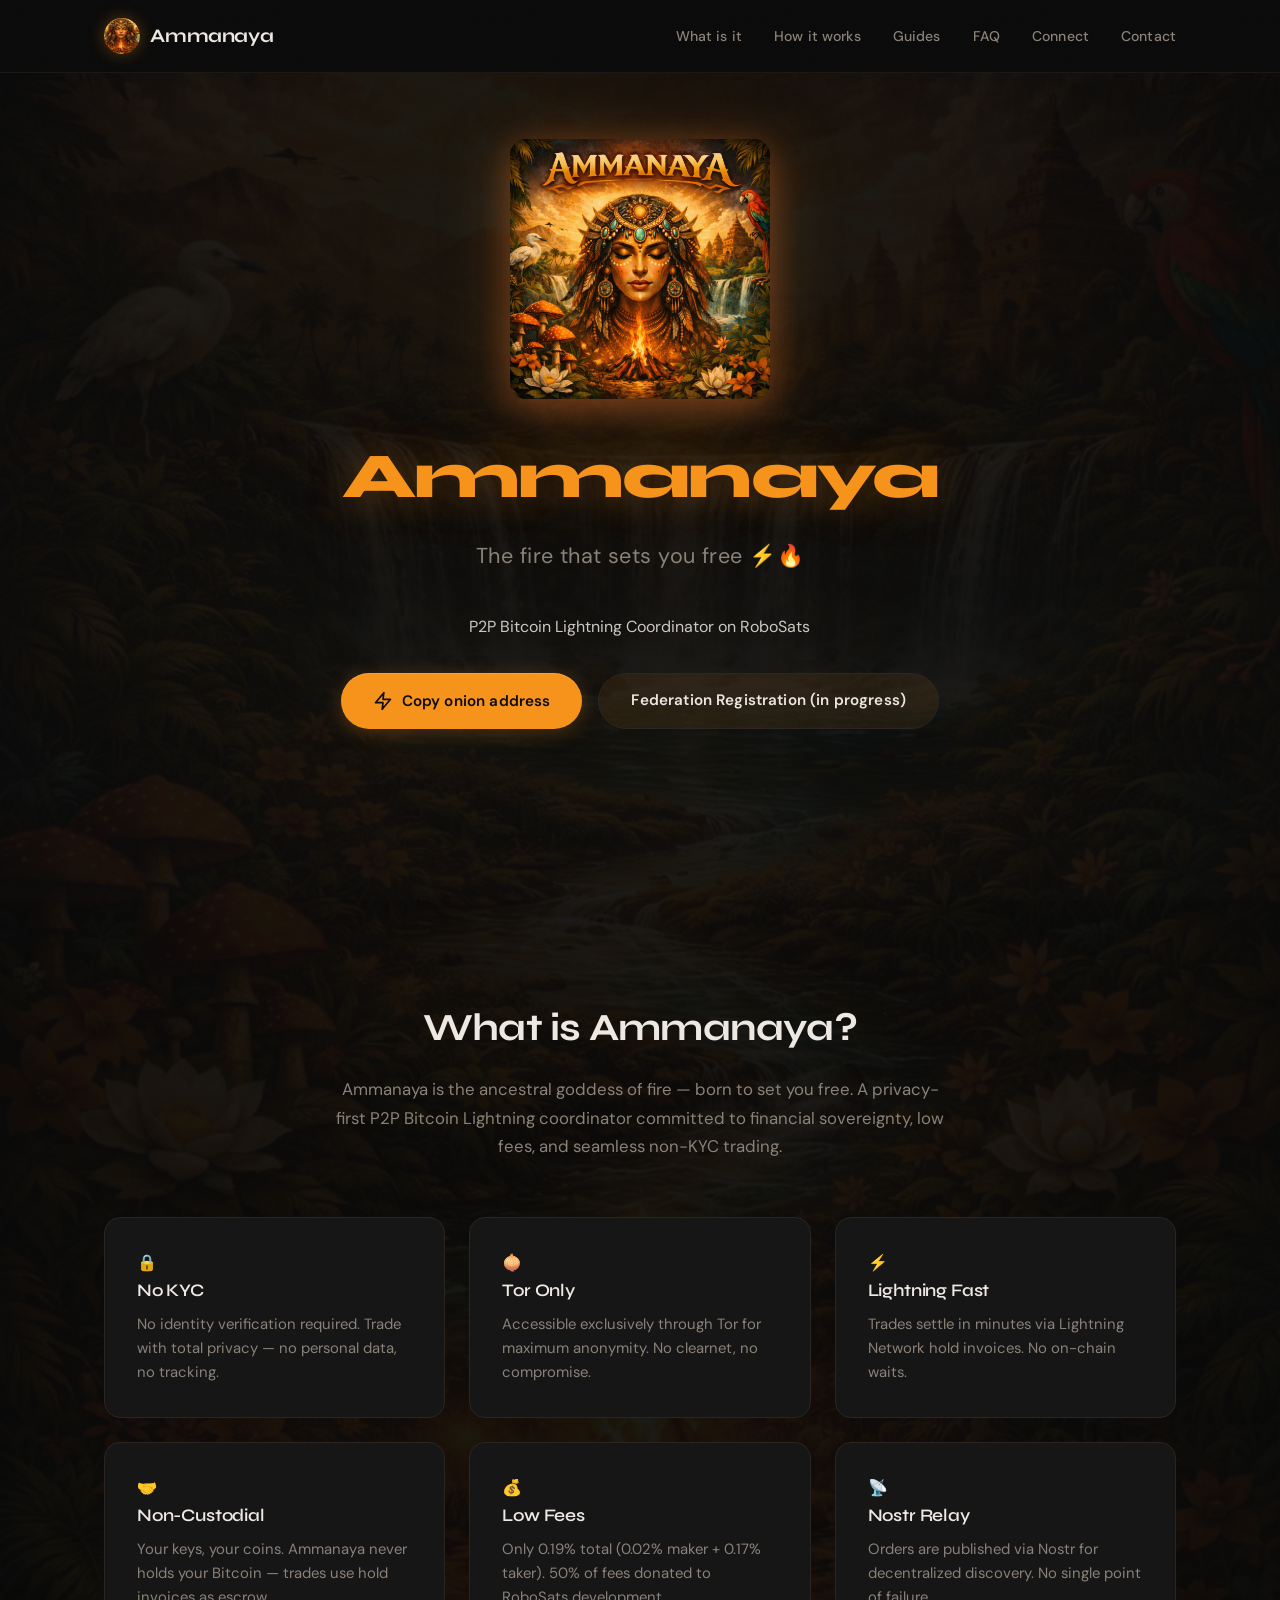
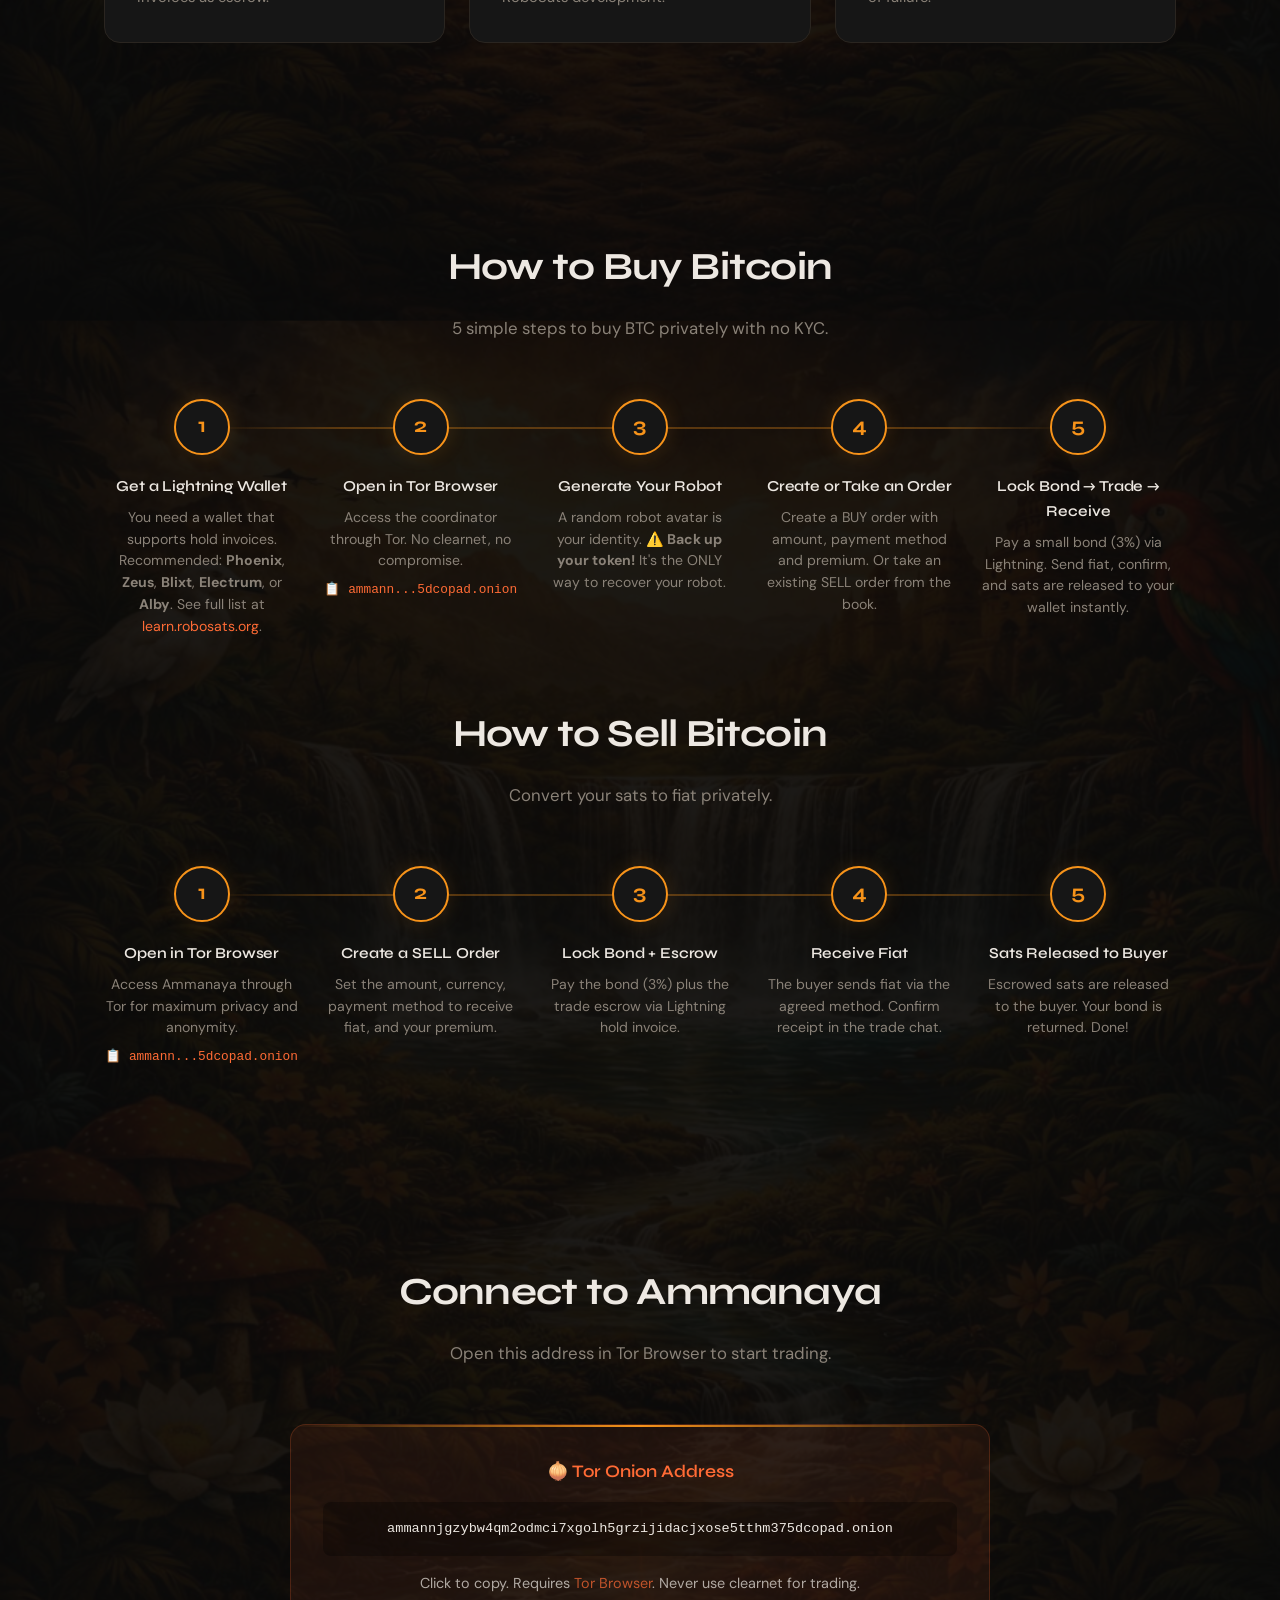
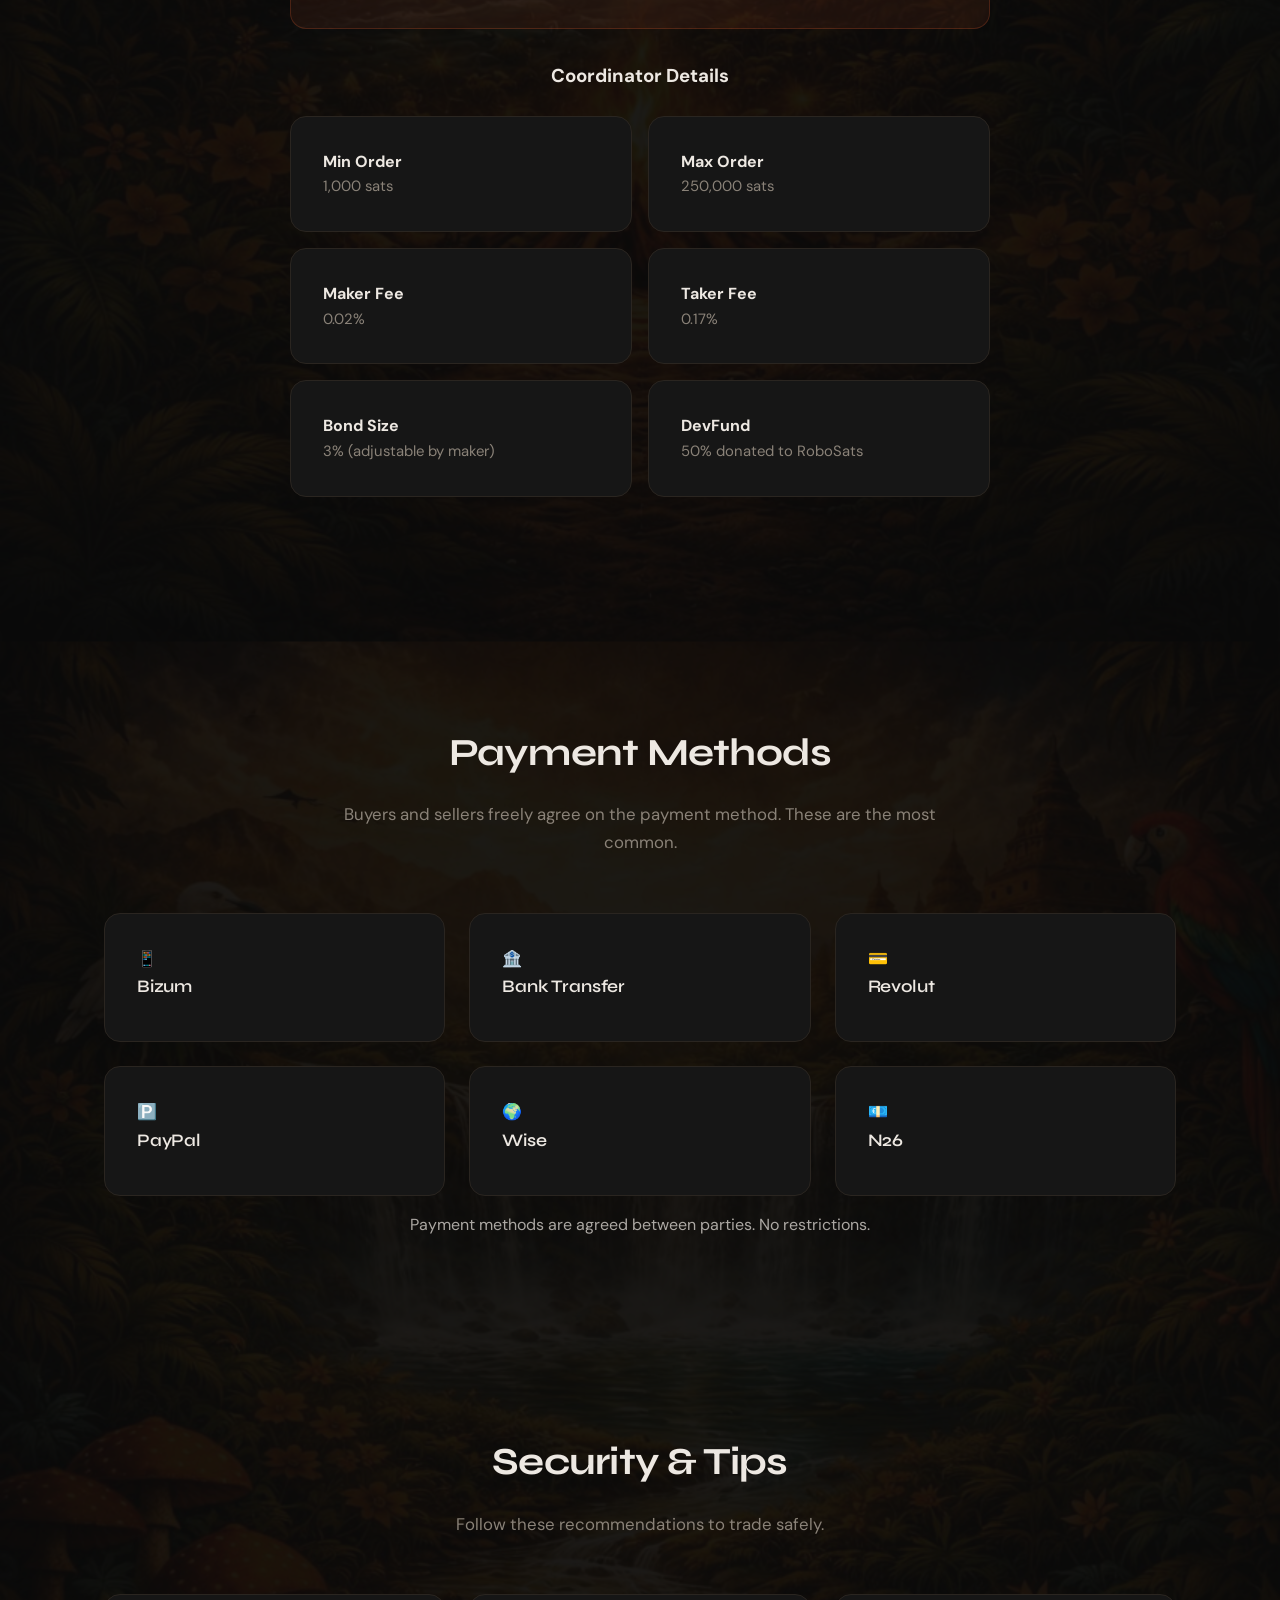
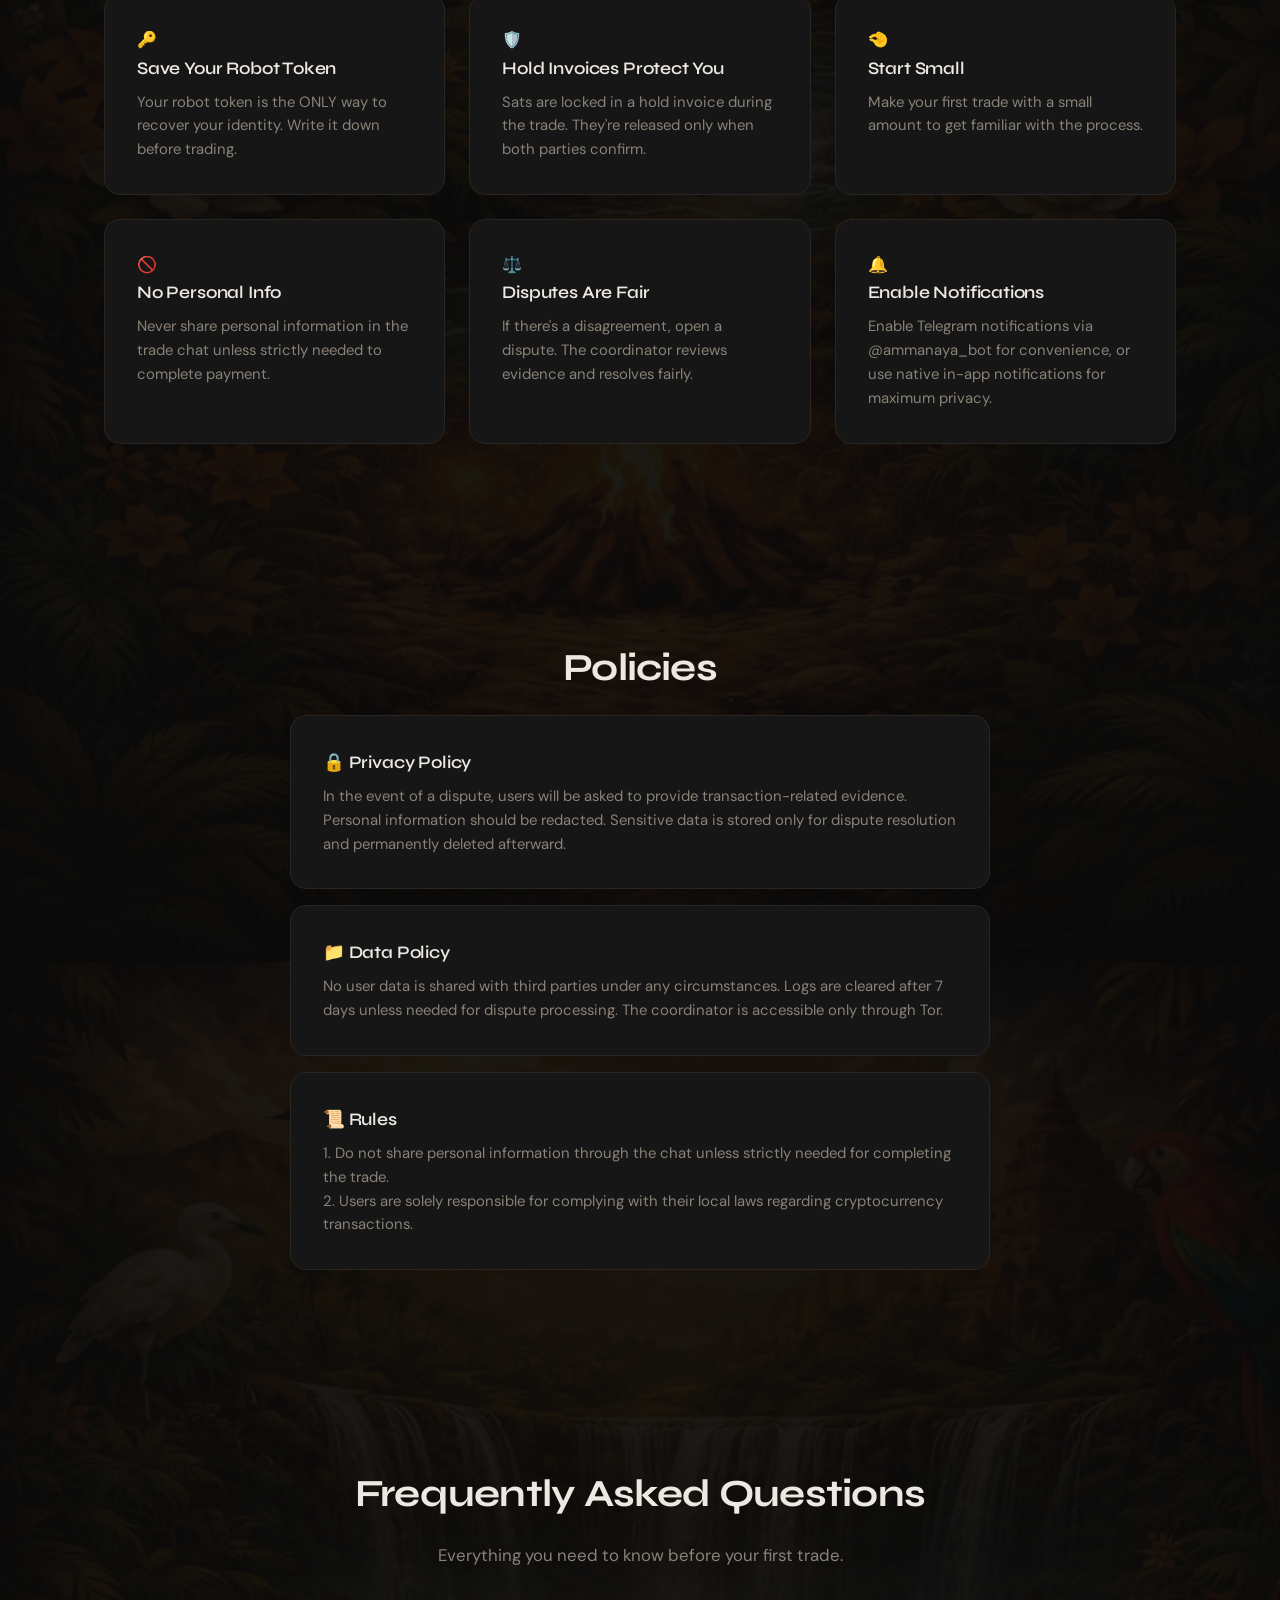
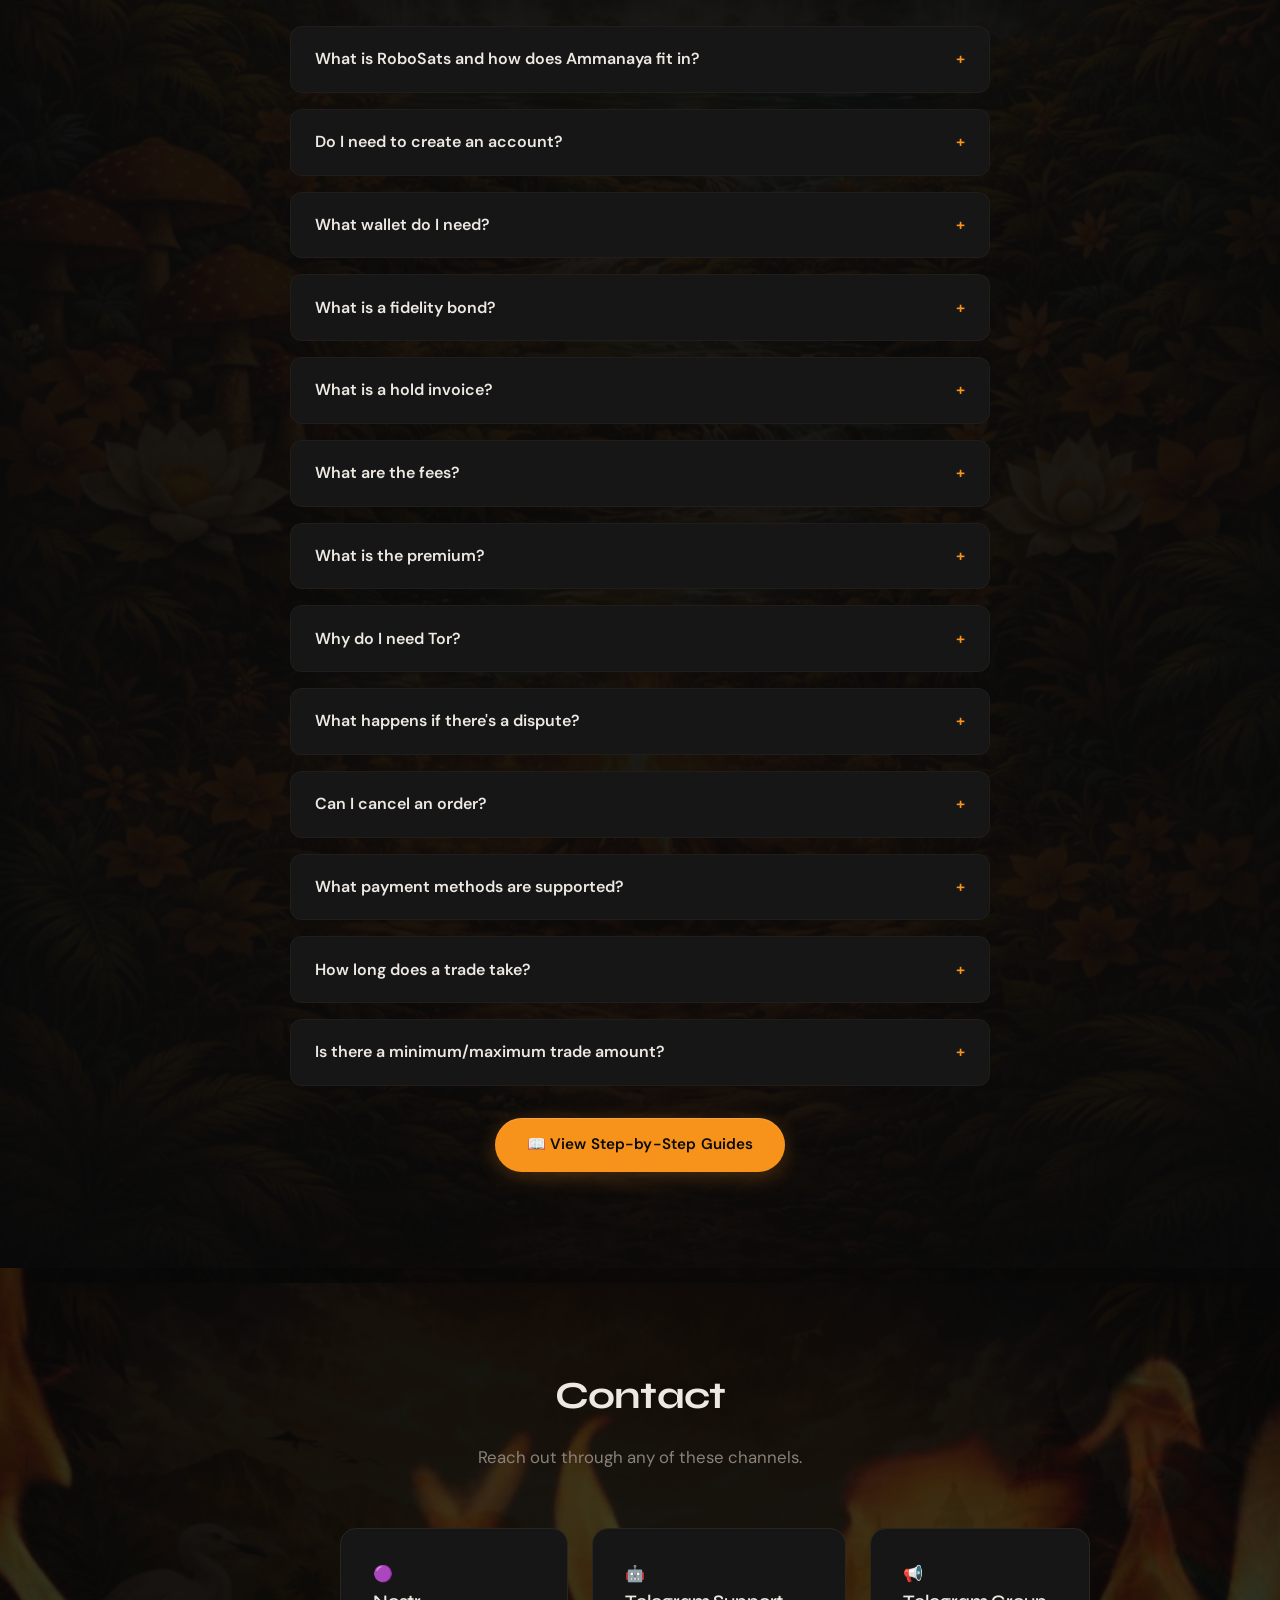
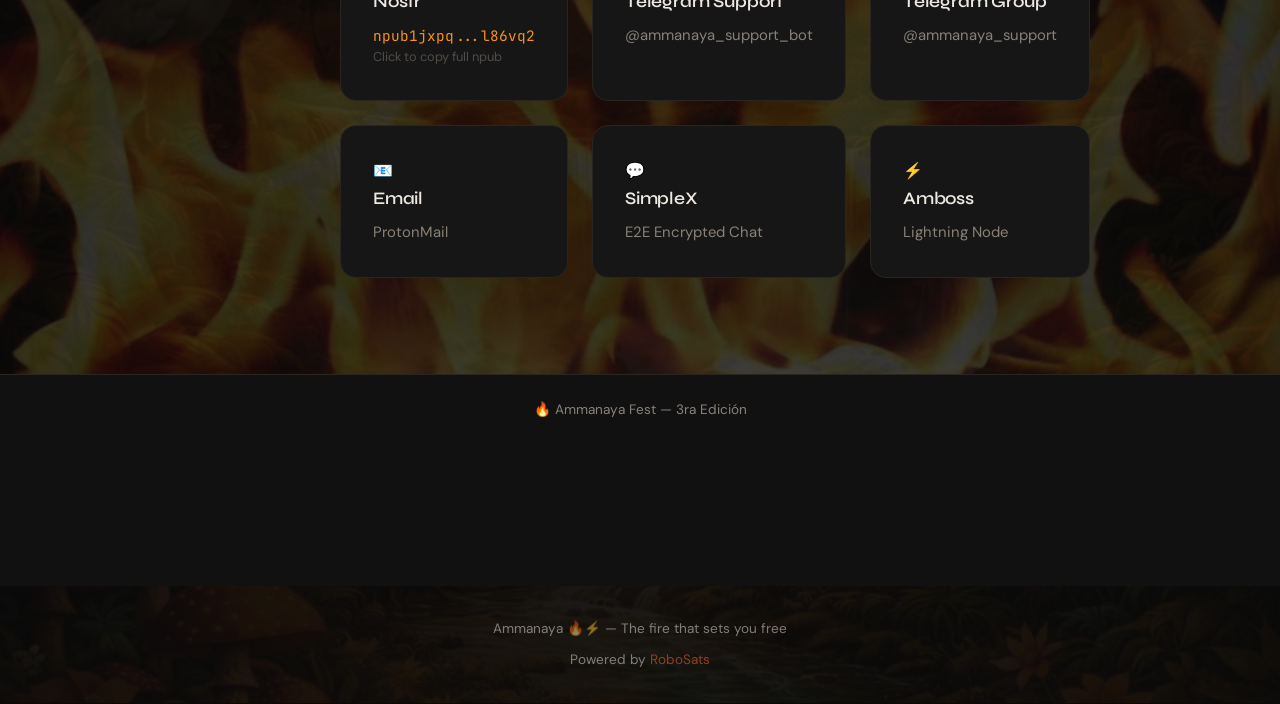
==== index.html @ 3783de5e "Fix: background pattern repeats full page via html element" ====
<!DOCTYPE html>
<html lang="en">
<head>
  <meta charset="UTF-8">
  <meta name="viewport" content="width=device-width, initial-scale=1.0">
  <title>Ammanaya - P2P Bitcoin Lightning Coordinator</title>
  <meta name="description" content="Ammanaya is a privacy-first P2P Bitcoin Lightning coordinator on RoboSats. No KYC, no logs, no compromise. The fire that sets you free.">
  <link rel="icon" href="ammanaya.png" type="image/png">
  <link rel="preconnect" href="https://fonts.googleapis.com">
  <link rel="preconnect" href="https://fonts.gstatic.com" crossorigin>
  <link href="https://fonts.googleapis.com/css2?family=DM+Sans:wght@400;500;600;700&family=JetBrains+Mono:wght@400;500&family=Syne:wght@600;700;800&display=swap" rel="stylesheet">
  <link rel="stylesheet" href="css/styles.css">
</head>
<body>

  <!-- Repeating background pattern -->
  <style>
    html {
      background: #0a0a0a url('images/bg-pattern.jpg') repeat top center;
      background-size: 100% auto;
    }
    body {
      background: rgba(10,10,10,0.93) !important;
    }
  </style>

  <!-- NAV -->
  <nav class="nav">
    <div class="container nav-inner">
      <a href="#" class="nav-logo">
        <img src="ammanaya.png" alt="Ammanaya logo" style="width:36px;height:36px;border-radius:50%;">
        Ammanaya
      </a>
      <ul class="nav-links">
        <li><a href="#what-is">What is it</a></li>
        <li><a href="#how-it-works">How it works</a></li>
        <li><a href="guides.html">Guides</a></li>
        <li><a href="#faq">FAQ</a></li>
        <li><a href="#connect">Connect</a></li>
        <li><a href="#contact">Contact</a></li>
      </ul>
      <button class="nav-toggle" aria-label="Menu">
        <span></span><span></span><span></span>
      </button>
    </div>
  </nav>

  <!-- HERO -->
  <section class="hero" id="hero">
    <div class="container">
      <img src="images/ammanaya-hero.jpg" alt="Ammanaya" class="hero-logo" style="width:320px;height:320px;border-radius:16px;box-shadow:0 8px 32px rgba(255,107,53,0.3);">
      <h1><span class="highlight">Ammanaya</span></h1>
      <p class="tagline">The fire that sets you free ⚡🔥</p>
      <p style="max-width:600px;margin:0 auto 2rem;opacity:0.85;">P2P Bitcoin Lightning Coordinator on RoboSats</p>
      <div class="btn-group">
        <button onclick="navigator.clipboard.writeText('ammannjgzybw4qm2odmci7xgolh5grzijidacjxose5tthm375dcopad.onion').then(()=>{this.textContent='✅ Onion address copied!';setTimeout(()=>this.innerHTML='<svg width=\'20\' height=\'20\' viewBox=\'0 0 24 24\' fill=\'none\' stroke=\'currentColor\' stroke-width=\'2\' stroke-linecap=\'round\' stroke-linejoin=\'round\'><polygon points=\'13 2 3 14 12 14 11 22 21 10 12 10 13 2\'/></svg> Copy onion address',2000)})" class="btn btn-primary" style="border:none;cursor:pointer;">
          <svg width="20" height="20" viewBox="0 0 24 24" fill="none" stroke="currentColor" stroke-width="2" stroke-linecap="round" stroke-linejoin="round"><polygon points="13 2 3 14 12 14 11 22 21 10 12 10 13 2"/></svg>
          Copy onion address
        </button>
        <a href="https://github.com/RoboSats/robosats/issues/2453" target="_blank" rel="noopener" class="btn btn-secondary">
          Federation Registration (in progress)
        </a>
      </div>
    </div>
  </section>

  <!-- WHAT IS -->
  <section class="section" id="what-is">
    <div class="container">
      <h2 class="section-title">What is Ammanaya?</h2>
      <p class="section-subtitle">Ammanaya is the ancestral goddess of fire — born to set you free. A privacy-first P2P Bitcoin Lightning coordinator committed to financial sovereignty, low fees, and seamless non-KYC trading.</p>
      <div class="features-grid">
        <div class="feature-card">
          <div class="feature-icon">🔒</div>
          <h3>No KYC</h3>
          <p>No identity verification required. Trade with total privacy — no personal data, no tracking.</p>
        </div>
        <div class="feature-card">
          <div class="feature-icon">🧅</div>
          <h3>Tor Only</h3>
          <p>Accessible exclusively through Tor for maximum anonymity. No clearnet, no compromise.</p>
        </div>
        <div class="feature-card">
          <div class="feature-icon">⚡</div>
          <h3>Lightning Fast</h3>
          <p>Trades settle in minutes via Lightning Network hold invoices. No on-chain waits.</p>
        </div>
        <div class="feature-card">
          <div class="feature-icon">🤝</div>
          <h3>Non-Custodial</h3>
          <p>Your keys, your coins. Ammanaya never holds your Bitcoin — trades use hold invoices as escrow.</p>
        </div>
        <div class="feature-card">
          <div class="feature-icon">💰</div>
          <h3>Low Fees</h3>
          <p>Only 0.19% total (0.02% maker + 0.17% taker). 50% of fees donated to RoboSats development.</p>
        </div>
        <div class="feature-card">
          <div class="feature-icon">📡</div>
          <h3>Nostr Relay</h3>
          <p>Orders are published via Nostr for decentralized discovery. No single point of failure.</p>
        </div>
      </div>
    </div>
  </section>

  <!-- HOW IT WORKS -->
  <section class="section section-alt" id="how-it-works">
    <div class="container">
      <h2 class="section-title">How to Buy Bitcoin</h2>
      <p class="section-subtitle">5 simple steps to buy BTC privately with no KYC.</p>
      <div class="steps">
        <div class="step">
          <div class="step-number">1</div>
          <h3>Get a Lightning Wallet</h3>
          <p>You need a wallet that supports hold invoices. Recommended: <strong>Phoenix</strong>, <strong>Zeus</strong>, <strong>Blixt</strong>, <strong>Electrum</strong>, or <strong>Alby</strong>. See full list at <a href="https://learn.robosats.org/docs/wallets/" target="_blank" rel="noopener" style="color:#ff6b35;">learn.robosats.org</a>.</p>
        </div>
        <div class="step">
          <div class="step-number">2</div>
          <h3>Open in Tor Browser</h3>
          <p>Access the coordinator through Tor. No clearnet, no compromise.</p>
          <code onclick="navigator.clipboard.writeText('ammannjgzybw4qm2odmci7xgolh5grzijidacjxose5tthm375dcopad.onion').then(()=>{this.textContent='✅ Copied!';setTimeout(()=>this.textContent='📋 ammann...5dcopad.onion',2000)})" style="font-size:0.8rem;cursor:pointer;display:inline-block;margin-top:0.4rem;color:#ff6b35;">📋 ammann...5dcopad.onion</code>
        </div>
        <div class="step">
          <div class="step-number">3</div>
          <h3>Generate Your Robot</h3>
          <p>A random robot avatar is your identity. <strong>⚠️ Back up your token!</strong> It's the ONLY way to recover your robot.</p>
        </div>
        <div class="step">
          <div class="step-number">4</div>
          <h3>Create or Take an Order</h3>
          <p>Create a BUY order with amount, payment method and premium. Or take an existing SELL order from the book.</p>
        </div>
        <div class="step">
          <div class="step-number">5</div>
          <h3>Lock Bond → Trade → Receive</h3>
          <p>Pay a small bond (3%) via Lightning. Send fiat, confirm, and sats are released to your wallet instantly.</p>
        </div>
      </div>

      <h2 class="section-title" style="margin-top:4rem;">How to Sell Bitcoin</h2>
      <p class="section-subtitle">Convert your sats to fiat privately.</p>
      <div class="steps">
        <div class="step">
          <div class="step-number">1</div>
          <h3>Open in Tor Browser</h3>
          <p>Access Ammanaya through Tor for maximum privacy and anonymity.</p>
          <code onclick="navigator.clipboard.writeText('ammannjgzybw4qm2odmci7xgolh5grzijidacjxose5tthm375dcopad.onion').then(()=>{this.textContent='✅ Copied!';setTimeout(()=>this.textContent='📋 ammann...5dcopad.onion',2000)})" style="font-size:0.8rem;cursor:pointer;display:inline-block;margin-top:0.4rem;color:#ff6b35;">📋 ammann...5dcopad.onion</code>
        </div>
        <div class="step">
          <div class="step-number">2</div>
          <h3>Create a SELL Order</h3>
          <p>Set the amount, currency, payment method to receive fiat, and your premium.</p>
        </div>
        <div class="step">
          <div class="step-number">3</div>
          <h3>Lock Bond + Escrow</h3>
          <p>Pay the bond (3%) plus the trade escrow via Lightning hold invoice.</p>
        </div>
        <div class="step">
          <div class="step-number">4</div>
          <h3>Receive Fiat</h3>
          <p>The buyer sends fiat via the agreed method. Confirm receipt in the trade chat.</p>
        </div>
        <div class="step">
          <div class="step-number">5</div>
          <h3>Sats Released to Buyer</h3>
          <p>Escrowed sats are released to the buyer. Your bond is returned. Done!</p>
        </div>
      </div>
    </div>
  </section>

  <!-- CONNECT -->
  <section class="section" id="connect">
    <div class="container">
      <h2 class="section-title">Connect to Ammanaya</h2>
      <p class="section-subtitle">Open this address in Tor Browser to start trading.</p>
      <div class="connect-box" style="background:rgba(255,107,53,0.08);border:1px solid rgba(255,107,53,0.2);border-radius:16px;padding:2rem;max-width:700px;margin:2rem auto;text-align:center;">
        <h3 style="color:#ff6b35;margin-bottom:0.5rem;">🧅 Tor Onion Address</h3>
        <code onclick="navigator.clipboard.writeText('ammannjgzybw4qm2odmci7xgolh5grzijidacjxose5tthm375dcopad.onion').then(()=>{this.textContent='✅ Copied to clipboard!';setTimeout(()=>this.textContent='ammannjgzybw4qm2odmci7xgolh5grzijidacjxose5tthm375dcopad.onion',2000)})" style="font-size:0.85rem;word-break:break-all;display:block;padding:1rem;background:rgba(0,0,0,0.3);border-radius:8px;margin:1rem 0;cursor:pointer;transition:background 0.25s;" onmouseover="this.style.background='rgba(247,147,26,0.15)'" onmouseout="this.style.background='rgba(0,0,0,0.3)'">ammannjgzybw4qm2odmci7xgolh5grzijidacjxose5tthm375dcopad.onion</code>
        <p style="opacity:0.7;font-size:0.9rem;">Click to copy. Requires <a href="https://www.torproject.org/download/" target="_blank" rel="noopener" style="color:#ff6b35;">Tor Browser</a>. Never use clearnet for trading.</p>
      </div>

      <div style="max-width:700px;margin:2rem auto;">
        <h3 style="text-align:center;margin-bottom:1.5rem;">Coordinator Details</h3>
        <div style="display:grid;grid-template-columns:1fr 1fr;gap:1rem;">
          <div class="feature-card">
            <strong>Min Order</strong>
            <p>1,000 sats</p>
          </div>
          <div class="feature-card">
            <strong>Max Order</strong>
            <p>250,000 sats</p>
          </div>
          <div class="feature-card">
            <strong>Maker Fee</strong>
            <p>0.02%</p>
          </div>
          <div class="feature-card">
            <strong>Taker Fee</strong>
            <p>0.17%</p>
          </div>
          <div class="feature-card">
            <strong>Bond Size</strong>
            <p>3% (adjustable by maker)</p>
          </div>
          <div class="feature-card">
            <strong>DevFund</strong>
            <p>50% donated to RoboSats</p>
          </div>
        </div>
      </div>
    </div>
  </section>

  <!-- PAYMENT METHODS -->
  <section class="section section-alt" id="payments">
    <div class="container">
      <h2 class="section-title">Payment Methods</h2>
      <p class="section-subtitle">Buyers and sellers freely agree on the payment method. These are the most common.</p>
      <div class="features-grid">
        <div class="feature-card"><div class="feature-icon">📱</div><h3>Bizum</h3></div>
        <div class="feature-card"><div class="feature-icon">🏦</div><h3>Bank Transfer</h3></div>
        <div class="feature-card"><div class="feature-icon">💳</div><h3>Revolut</h3></div>
        <div class="feature-card"><div class="feature-icon">🅿️</div><h3>PayPal</h3></div>
        <div class="feature-card"><div class="feature-icon">🌍</div><h3>Wise</h3></div>
        <div class="feature-card"><div class="feature-icon">💶</div><h3>N26</h3></div>
      </div>
      <p style="text-align:center;opacity:0.7;margin-top:1rem;">Payment methods are agreed between parties. No restrictions.</p>
    </div>
  </section>

  <!-- SECURITY -->
  <section class="section" id="security">
    <div class="container">
      <h2 class="section-title">Security & Tips</h2>
      <p class="section-subtitle">Follow these recommendations to trade safely.</p>
      <div class="features-grid">
        <div class="feature-card">
          <div class="feature-icon">🔑</div>
          <h3>Save Your Robot Token</h3>
          <p>Your robot token is the ONLY way to recover your identity. Write it down before trading.</p>
        </div>
        <div class="feature-card">
          <div class="feature-icon">🛡️</div>
          <h3>Hold Invoices Protect You</h3>
          <p>Sats are locked in a hold invoice during the trade. They're released only when both parties confirm.</p>
        </div>
        <div class="feature-card">
          <div class="feature-icon">🤏</div>
          <h3>Start Small</h3>
          <p>Make your first trade with a small amount to get familiar with the process.</p>
        </div>
        <div class="feature-card">
          <div class="feature-icon">🚫</div>
          <h3>No Personal Info</h3>
          <p>Never share personal information in the trade chat unless strictly needed to complete payment.</p>
        </div>
        <div class="feature-card">
          <div class="feature-icon">⚖️</div>
          <h3>Disputes Are Fair</h3>
          <p>If there's a disagreement, open a dispute. The coordinator reviews evidence and resolves fairly.</p>
        </div>
        <div class="feature-card">
          <div class="feature-icon">🔔</div>
          <h3>Enable Notifications</h3>
          <p>Enable Telegram notifications via @ammanaya_bot for convenience, or use native in-app notifications for maximum privacy.</p>
        </div>
      </div>
    </div>
  </section>

  <!-- POLICIES -->
  <section class="section section-alt" id="policies">
    <div class="container">
      <h2 class="section-title">Policies</h2>
      <div style="max-width:700px;margin:0 auto;">
        <div class="feature-card" style="margin-bottom:1rem;">
          <h3>🔒 Privacy Policy</h3>
          <p>In the event of a dispute, users will be asked to provide transaction-related evidence. Personal information should be redacted. Sensitive data is stored only for dispute resolution and permanently deleted afterward.</p>
        </div>
        <div class="feature-card" style="margin-bottom:1rem;">
          <h3>📁 Data Policy</h3>
          <p>No user data is shared with third parties under any circumstances. Logs are cleared after 7 days unless needed for dispute processing. The coordinator is accessible only through Tor.</p>
        </div>
        <div class="feature-card">
          <h3>📜 Rules</h3>
          <p>1. Do not share personal information through the chat unless strictly needed for completing the trade.</p>
          <p>2. Users are solely responsible for complying with their local laws regarding cryptocurrency transactions.</p>
        </div>
      </div>
    </div>
  </section>

  <!-- FAQ -->
  <section class="section" id="faq">
    <div class="container">
      <h2 class="section-title">Frequently Asked Questions</h2>
      <p class="section-subtitle">Everything you need to know before your first trade.</p>
      <div style="max-width:700px;margin:0 auto;">

        <details style="margin-bottom:1rem;background:var(--bg-card,#161616);border:1px solid rgba(42,37,32,0.5);border-radius:12px;overflow:hidden;">
          <summary style="padding:1.2rem 1.5rem;cursor:pointer;font-weight:600;font-size:1rem;list-style:none;display:flex;justify-content:space-between;align-items:center;">What is RoboSats and how does Ammanaya fit in?<span style="color:#f7931a;">+</span></summary>
          <div style="padding:0 1.5rem 1.2rem;color:#8a8278;line-height:1.7;">RoboSats is an open-source P2P exchange protocol for buying and selling Bitcoin over the Lightning Network. Ammanaya is a <strong>coordinator</strong> — an independent node that facilitates trades. Think of RoboSats as the protocol and Ammanaya as one of the servers you can trade through.</div>
        </details>

        <details style="margin-bottom:1rem;background:var(--bg-card,#161616);border:1px solid rgba(42,37,32,0.5);border-radius:12px;overflow:hidden;">
          <summary style="padding:1.2rem 1.5rem;cursor:pointer;font-weight:600;font-size:1rem;list-style:none;display:flex;justify-content:space-between;align-items:center;">Do I need to create an account?<span style="color:#f7931a;">+</span></summary>
          <div style="padding:0 1.5rem 1.2rem;color:#8a8278;line-height:1.7;">No. RoboSats generates a random robot identity for you — no email, no phone, no personal data. Your <strong>robot token</strong> is your only credential. Save it to recover your robot later.</div>
        </details>

        <details style="margin-bottom:1rem;background:var(--bg-card,#161616);border:1px solid rgba(42,37,32,0.5);border-radius:12px;overflow:hidden;">
          <summary style="padding:1.2rem 1.5rem;cursor:pointer;font-weight:600;font-size:1rem;list-style:none;display:flex;justify-content:space-between;align-items:center;">What wallet do I need?<span style="color:#f7931a;">+</span></summary>
          <div style="padding:0 1.5rem 1.2rem;color:#8a8278;line-height:1.7;">You need a Lightning wallet that supports <strong>hold invoices</strong>. Recommended: <strong>Phoenix, Zeus, Blixt, Electrum, Alby</strong>. Wallet of Satoshi works but is custodial. Check the full <a href="https://learn.robosats.org/docs/wallets/" target="_blank" style="color:#f7931a;">compatibility list</a>.</div>
        </details>

        <details style="margin-bottom:1rem;background:var(--bg-card,#161616);border:1px solid rgba(42,37,32,0.5);border-radius:12px;overflow:hidden;">
          <summary style="padding:1.2rem 1.5rem;cursor:pointer;font-weight:600;font-size:1rem;list-style:none;display:flex;justify-content:space-between;align-items:center;">What is a fidelity bond?<span style="color:#f7931a;">+</span></summary>
          <div style="padding:0 1.5rem 1.2rem;color:#8a8278;line-height:1.7;">A fidelity bond is a small amount of sats (default 3% of the trade) locked via a Lightning hold invoice. It guarantees both parties are serious. The bond is <strong>returned after a successful trade</strong>. It's only forfeited if you abandon or try to cheat.</div>
        </details>

        <details style="margin-bottom:1rem;background:var(--bg-card,#161616);border:1px solid rgba(42,37,32,0.5);border-radius:12px;overflow:hidden;">
          <summary style="padding:1.2rem 1.5rem;cursor:pointer;font-weight:600;font-size:1rem;list-style:none;display:flex;justify-content:space-between;align-items:center;">What is a hold invoice?<span style="color:#f7931a;">+</span></summary>
          <div style="padding:0 1.5rem 1.2rem;color:#8a8278;line-height:1.7;">A hold invoice is a special Lightning invoice that <strong>locks your sats without spending them</strong>. The payment is "held" by the coordinator and only settled (spent) or cancelled (returned) based on the outcome of the trade. This is how RoboSats achieves non-custodial escrow.</div>
        </details>

        <details style="margin-bottom:1rem;background:var(--bg-card,#161616);border:1px solid rgba(42,37,32,0.5);border-radius:12px;overflow:hidden;">
          <summary style="padding:1.2rem 1.5rem;cursor:pointer;font-weight:600;font-size:1rem;list-style:none;display:flex;justify-content:space-between;align-items:center;">What are the fees?<span style="color:#f7931a;">+</span></summary>
          <div style="padding:0 1.5rem 1.2rem;color:#8a8278;line-height:1.7;"><strong>Maker fee:</strong> 0.02% (the person who creates the order)<br><strong>Taker fee:</strong> 0.17% (the person who takes the order)<br><strong>Total:</strong> 0.19% per trade. 50% of fees are donated to RoboSats development.</div>
        </details>

        <details style="margin-bottom:1rem;background:var(--bg-card,#161616);border:1px solid rgba(42,37,32,0.5);border-radius:12px;overflow:hidden;">
          <summary style="padding:1.2rem 1.5rem;cursor:pointer;font-weight:600;font-size:1rem;list-style:none;display:flex;justify-content:space-between;align-items:center;">What is the premium?<span style="color:#f7931a;">+</span></summary>
          <div style="padding:0 1.5rem 1.2rem;color:#8a8278;line-height:1.7;">The premium is the percentage above or below the current Bitcoin market price. <strong>0%</strong> = market price. <strong>+5%</strong> means the buyer pays 5% more than market (good for sellers). <strong>-2%</strong> means a discount (good for buyers). It's set by the order creator and determines how attractive the offer is.</div>
        </details>

        <details style="margin-bottom:1rem;background:var(--bg-card,#161616);border:1px solid rgba(42,37,32,0.5);border-radius:12px;overflow:hidden;">
          <summary style="padding:1.2rem 1.5rem;cursor:pointer;font-weight:600;font-size:1rem;list-style:none;display:flex;justify-content:space-between;align-items:center;">Why do I need Tor?<span style="color:#f7931a;">+</span></summary>
          <div style="padding:0 1.5rem 1.2rem;color:#8a8278;line-height:1.7;">Tor hides your IP address and location. Since the goal is private, no-KYC trading, using Tor is essential. The Ammanaya coordinator is <strong>only accessible via Tor</strong> (onion address) — there's no clearnet access by design.</div>
        </details>

        <details style="margin-bottom:1rem;background:var(--bg-card,#161616);border:1px solid rgba(42,37,32,0.5);border-radius:12px;overflow:hidden;">
          <summary style="padding:1.2rem 1.5rem;cursor:pointer;font-weight:600;font-size:1rem;list-style:none;display:flex;justify-content:space-between;align-items:center;">What happens if there's a dispute?<span style="color:#f7931a;">+</span></summary>
          <div style="padding:0 1.5rem 1.2rem;color:#8a8278;line-height:1.7;">Either party can open a dispute if something goes wrong. The coordinator reviews the evidence from the trade chat and makes a fair decision. The dishonest party loses their bond. Disputes are rare — the bond system incentivizes honest behavior.</div>
        </details>

        <details style="margin-bottom:1rem;background:var(--bg-card,#161616);border:1px solid rgba(42,37,32,0.5);border-radius:12px;overflow:hidden;">
          <summary style="padding:1.2rem 1.5rem;cursor:pointer;font-weight:600;font-size:1rem;list-style:none;display:flex;justify-content:space-between;align-items:center;">Can I cancel an order?<span style="color:#f7931a;">+</span></summary>
          <div style="padding:0 1.5rem 1.2rem;color:#8a8278;line-height:1.7;"><strong>Before someone takes it:</strong> Yes, free cancellation — your bond is returned immediately.<br><strong>After someone takes it:</strong> Cancellation is possible if both parties agree (collaborative cancel). If only you want to cancel, you may lose your bond.</div>
        </details>

        <details style="margin-bottom:1rem;background:var(--bg-card,#161616);border:1px solid rgba(42,37,32,0.5);border-radius:12px;overflow:hidden;">
          <summary style="padding:1.2rem 1.5rem;cursor:pointer;font-weight:600;font-size:1rem;list-style:none;display:flex;justify-content:space-between;align-items:center;">What payment methods are supported?<span style="color:#f7931a;">+</span></summary>
          <div style="padding:0 1.5rem 1.2rem;color:#8a8278;line-height:1.7;">Any payment method agreed between buyer and seller. Common ones: <strong>Bizum, Revolut, bank transfer (SEPA), PayPal, Wise, N26</strong>, and more. The coordinator doesn't restrict payment methods — that's between you and your trading partner.</div>
        </details>

        <details style="margin-bottom:1rem;background:var(--bg-card,#161616);border:1px solid rgba(42,37,32,0.5);border-radius:12px;overflow:hidden;">
          <summary style="padding:1.2rem 1.5rem;cursor:pointer;font-weight:600;font-size:1rem;list-style:none;display:flex;justify-content:space-between;align-items:center;">How long does a trade take?<span style="color:#f7931a;">+</span></summary>
          <div style="padding:0 1.5rem 1.2rem;color:#8a8278;line-height:1.7;">Once both parties are matched: typically <strong>5-30 minutes</strong> depending on the fiat payment method. Instant methods like Bizum or Revolut are fastest. Bank transfers may take longer. The waiting time for someone to take your order varies — from minutes to hours.</div>
        </details>

        <details style="margin-bottom:1rem;background:var(--bg-card,#161616);border:1px solid rgba(42,37,32,0.5);border-radius:12px;overflow:hidden;">
          <summary style="padding:1.2rem 1.5rem;cursor:pointer;font-weight:600;font-size:1rem;list-style:none;display:flex;justify-content:space-between;align-items:center;">Is there a minimum/maximum trade amount?<span style="color:#f7931a;">+</span></summary>
          <div style="padding:0 1.5rem 1.2rem;color:#8a8278;line-height:1.7;"><strong>Minimum:</strong> 1,000 sats<br><strong>Maximum:</strong> 250,000 sats (this limit increases over time as the coordinator builds reputation in the federation)</div>
        </details>

      </div>

      <div style="text-align:center;margin-top:2rem;">
        <a href="guides.html" class="btn btn-primary" style="text-decoration:none;">📖 View Step-by-Step Guides</a>
      </div>
    </div>
  </section>

  <!-- CONTACT -->
  <section class="section" id="contact" style="position:relative;overflow:hidden;">
    <!-- Fire background -->
    <div style="position:absolute;inset:0;z-index:0;">
      <img src="images/fire-bg.jpg" alt="" style="width:100%;height:100%;object-fit:cover;opacity:0.15;animation:fireFlicker 3s ease-in-out infinite alternate;">
    </div>
    <style>
      @keyframes fireFlicker {
        0% { transform: scale(1.0) translateY(0); opacity: 0.12; }
        25% { opacity: 0.18; }
        50% { transform: scale(1.03) translateY(-2px); opacity: 0.15; }
        75% { opacity: 0.2; }
        100% { transform: scale(1.01) translateY(1px); opacity: 0.13; }
      }
    </style>
    <div class="container" style="position:relative;z-index:1;">
      <h2 class="section-title">Contact</h2>
      <p class="section-subtitle">Reach out through any of these channels.</p>
      <div class="features-grid" style="max-width:600px;margin:0 auto;">
        <div class="feature-card" style="cursor:pointer;" onclick="navigator.clipboard.writeText('npub1jxpqkr78u5588ft5yzx8kn5m3t5y3m39uhqrhtr9t3zaqcye24yql86vq2').then(()=>{this.querySelector('.copy-msg').style.display='block';setTimeout(()=>this.querySelector('.copy-msg').style.display='none',2000)})">
          <div class="feature-icon">🟣</div>
          <h3>Nostr</h3>
          <p style="font-size:0.9rem;font-family:'JetBrains Mono',monospace;color:var(--accent-orange);">npub1jxpq...l86vq2</p>
          <p class="copy-msg" style="display:none;color:#ff6b35;font-weight:600;margin-top:0.5rem;">✅ Copied!</p>
          <p style="opacity:0.5;font-size:0.8rem;">Click to copy full npub</p>
        </div>
        <a href="https://t.me/ammanaya_support_bot" target="_blank" rel="noopener" class="feature-card" style="text-decoration:none;color:inherit;">
          <div class="feature-icon">🤖</div>
          <h3>Telegram Support</h3>
          <p>@ammanaya_support_bot</p>
        </a>
        <a href="https://t.me/ammanaya_support" target="_blank" rel="noopener" class="feature-card" style="text-decoration:none;color:inherit;">
          <div class="feature-icon">📢</div>
          <h3>Telegram Group</h3>
          <p>@ammanaya_support</p>
        </a>
        <a href="mailto:pucot458KK@proton.me" class="feature-card" style="text-decoration:none;color:inherit;">
          <div class="feature-icon">📧</div>
          <h3>Email</h3>
          <p>ProtonMail</p>
        </a>
        <a href="https://smp1.simplexonflux.com/a#UmzW2iVe6cafc0G24FO-loxValRqfgBVCvXFSn6cypw" target="_blank" rel="noopener" class="feature-card" style="text-decoration:none;color:inherit;">
          <div class="feature-icon">💬</div>
          <h3>SimpleX</h3>
          <p>E2E Encrypted Chat</p>
        </a>
        <a href="https://amboss.space/node/02cd566293ad8c8fd55bf5c5be38df5fc0af2b445333b10cbbd8b8a7d4c7ed7fe3" target="_blank" rel="noopener" class="feature-card" style="text-decoration:none;color:inherit;">
          <div class="feature-icon">⚡</div>
          <h3>Amboss</h3>
          <p>Lightning Node</p>
        </a>
      </div>
    </div>
  </section>

  <!-- MUSIC PLAYER -->
  <section style="padding:1.5rem 0;text-align:center;background:var(--bg-secondary);border-top:1px solid var(--border-color);">
    <div class="container">
      <p style="color:var(--text-secondary);font-size:0.85rem;margin-bottom:0.8rem;">🔥 Ammanaya Fest — 3ra Edición</p>
      <iframe width="100%" height="120" scrolling="no" frameborder="no" allow="autoplay" src="https://w.soundcloud.com/player/?url=https%3A//soundcloud.com/lahun-514628850/ammanaya-fest-3ra-edicion&color=%23f7931a&auto_play=false&hide_related=true&show_comments=false&show_user=false&show_reposts=false&show_teaser=false" style="max-width:600px;border-radius:12px;"></iframe>
    </div>
  </section>

  <!-- FOOTER -->
  <footer style="padding:2rem;text-align:center;opacity:0.5;font-size:0.85rem;">
    <p>Ammanaya 🔥⚡ — The fire that sets you free</p>
    <p style="margin-top:0.5rem;">Powered by <a href="https://github.com/RoboSats/robosats" target="_blank" rel="noopener" style="color:#ff6b35;">RoboSats</a></p>
  </footer>

  <script>
    // Mobile nav toggle
    document.querySelector('.nav-toggle')?.addEventListener('click', function() {
      document.querySelector('.nav-links')?.classList.toggle('open');
      this.classList.toggle('open');
    });
    // Smooth scroll
    document.querySelectorAll('a[href^="#"]').forEach(a => {
      a.addEventListener('click', e => {
        e.preventDefault();
        document.querySelector(a.getAttribute('href'))?.scrollIntoView({behavior:'smooth'});
        document.querySelector('.nav-links')?.classList.remove('open');
        document.querySelector('.nav-toggle')?.classList.remove('open');
      });
    });
  </script>

</body>
</html>
---- css/styles.css ----
:root {
  --bg-primary: #0a0a0a;
  --bg-secondary: #111111;
  --bg-card: #161616;
  --bg-card-hover: #1c1c1c;
  --text-primary: #ede8e2;
  --text-secondary: #8a8278;
  --accent-orange: #f7931a;
  --accent-amber: #e8a430;
  --accent-red: #d94f4f;
  --accent-orange-hover: #ffb347;
  --border-color: #2a2520;
  --border-hover: #3d3529;
  --glow-orange: rgba(247, 147, 26, 0.15);
  --glow-orange-strong: rgba(247, 147, 26, 0.35);
  --section-gap: 6rem;
  --container-width: 1120px;
  --radius: 16px;
  --radius-sm: 10px;
  --font-display: 'Syne', sans-serif;
  --font-body: 'DM Sans', sans-serif;
  --font-mono: 'JetBrains Mono', monospace;
}

*,
*::before,
*::after {
  margin: 0;
  padding: 0;
  box-sizing: border-box;
}

html {
  scroll-behavior: smooth;
  scroll-padding-top: 80px;
}

body {
  font-family: var(--font-body);
  background: var(--bg-primary);
  color: var(--text-primary);
  line-height: 1.65;
  -webkit-font-smoothing: antialiased;
  -moz-osx-font-smoothing: grayscale;
}

/* Repeating background pattern - scrolls with page */

/* Noise texture overlay */
body::before {
  content: '';
  position: fixed;
  inset: 0;
  z-index: 9999;
  pointer-events: none;
  opacity: 0.025;
  background-image: url("data:image/svg+xml,%3Csvg viewBox='0 0 256 256' xmlns='http://www.w3.org/2000/svg'%3E%3Cfilter id='n'%3E%3CfeTurbulence type='fractalNoise' baseFrequency='0.9' numOctaves='4' stitchTiles='stitch'/%3E%3C/filter%3E%3Crect width='100%25' height='100%25' filter='url(%23n)'/%3E%3C/svg%3E");
  background-repeat: repeat;
  background-size: 256px 256px;
}

a {
  color: var(--accent-orange);
  text-decoration: none;
  transition: color 0.25s ease;
}

a:hover {
  color: var(--accent-orange-hover);
}

a.btn {
  color: inherit;
}

a.btn-primary,
a.btn-primary:hover {
  color: #0a0a0a;
}

a.btn-secondary:hover {
  color: var(--accent-orange);
}

.container {
  max-width: var(--container-width);
  margin: 0 auto;
  padding: 0 1.5rem;
}

/* ── NAV ── */
.nav {
  position: fixed;
  top: 0;
  left: 0;
  right: 0;
  z-index: 100;
  background: rgba(10, 10, 10, 1);
  backdrop-filter: none;
  -webkit-backdrop-filter: none;
  border-bottom: 1px solid rgba(42, 37, 32, 0.5);
  transition: box-shadow 0.4s ease, border-color 0.4s ease;
}

.nav.scrolled {
  box-shadow: 0 4px 40px rgba(0, 0, 0, 0.6), 0 0 80px rgba(247, 147, 26, 0.03);
  border-bottom-color: var(--border-color);
}

.nav-inner {
  display: flex;
  align-items: center;
  justify-content: space-between;
  height: 72px;
}

.nav-logo {
  display: flex;
  align-items: center;
  gap: 0.65rem;
  font-family: var(--font-display);
  font-weight: 700;
  font-size: 1.2rem;
  color: var(--text-primary);
  letter-spacing: -0.02em;
}

.nav-logo img {
  height: 40px;
  width: 40px;
  object-fit: contain;
  filter: drop-shadow(0 0 8px rgba(247, 147, 26, 0.3));
}

.nav-links {
  display: flex;
  gap: 2rem;
  list-style: none;
}

.nav-links a {
  color: var(--text-secondary);
  font-size: 0.88rem;
  font-weight: 500;
  letter-spacing: 0.01em;
  transition: color 0.25s ease;
  position: relative;
}

.nav-links a::after {
  content: '';
  position: absolute;
  bottom: -4px;
  left: 0;
  width: 0;
  height: 2px;
  background: var(--accent-orange);
  border-radius: 1px;
  transition: width 0.3s ease;
  box-shadow: 0 0 8px var(--glow-orange);
}

.nav-links a:hover::after,
.nav-links a.active::after {
  width: 100%;
}

.nav-links a:hover,
.nav-links a.active {
  color: var(--accent-orange);
}

.nav-toggle {
  display: none; /* hidden on desktop, shown on mobile via media query below */
  background: none;
  border: none;
  cursor: pointer;
  padding: 0.5rem;
}

.nav-toggle span {
  display: block;
  width: 24px;
  height: 2px;
  background: var(--text-primary);
  margin: 5px 0;
  transition: transform 0.3s, opacity 0.3s;
  border-radius: 2px;
}

/* ── HERO ── */
.hero {
  min-height: 100vh;
  display: flex;
  align-items: center;
  justify-content: center;
  text-align: center;
  padding: 0 1.5rem 2rem;
  position: relative;
  overflow: visible;
}

.hero::before {
  content: none;
  position: absolute;
  top: -20%;
  left: 50%;
  transform: translateX(-50%);
  width: 800px;
  height: 800px;
  background: radial-gradient(ellipse, rgba(247, 147, 26, 0.1) 0%, rgba(247, 147, 26, 0.03) 40%, transparent 70%);
  pointer-events: none;
}

.hero::after {
  content: none;
  position: absolute;
  bottom: 0;
  left: 0;
  right: 0;
  height: 200px;
  background: linear-gradient(to top, var(--bg-primary), transparent);
  pointer-events: none;
}

.hero-logo {
  width: 260px !important;
  height: 260px !important;
  margin-bottom: 1rem;
  animation: float 4s ease-in-out infinite;
  filter: drop-shadow(0 8px 32px rgba(247, 147, 26, 0.25));
  position: relative;
  z-index: 1;
}

@keyframes float {
  0%, 100% { transform: translateY(0); }
  50% { transform: translateY(-6px); }
}

.hero h1 {
  font-family: var(--font-display);
  font-size: clamp(1.8rem, 8vw, 4rem);
  font-weight: 800;
  margin-bottom: 0.6rem;
  letter-spacing: -0.03em;
  position: relative;
  z-index: 1;
  white-space: nowrap;
}

.hero h1 .highlight {
  color: var(--accent-orange);
  text-shadow: 0 0 40px rgba(247, 147, 26, 0.3), 0 0 80px rgba(247, 147, 26, 0.1);
}

.hero .tagline {
  font-size: clamp(1.1rem, 2.5vw, 1.35rem);
  color: var(--text-secondary);
  margin-bottom: 2.5rem;
  font-weight: 400;
  letter-spacing: 0.02em;
  position: relative;
  z-index: 1;
}

.btn-group {
  display: flex;
  gap: 1rem;
  justify-content: center;
  flex-wrap: wrap;
  position: relative;
  z-index: 1;
}

.btn {
  display: inline-flex;
  align-items: center;
  gap: 0.55rem;
  padding: 0.9rem 2rem;
  border-radius: 50px;
  font-family: var(--font-body);
  font-size: 0.95rem;
  font-weight: 600;
  cursor: pointer;
  border: none;
  transition: transform 0.25s ease, box-shadow 0.25s ease, background 0.25s ease;
  letter-spacing: 0.01em;
}

.btn:hover {
  transform: translateY(-2px);
}

.btn-primary {
  background: var(--accent-orange);
  color: #0a0a0a;
  box-shadow: 0 4px 20px rgba(247, 147, 26, 0.25), inset 0 1px 0 rgba(255, 255, 255, 0.15);
}

.btn-primary:hover {
  background: var(--accent-orange-hover);
  box-shadow: 0 8px 40px rgba(247, 147, 26, 0.35), inset 0 1px 0 rgba(255, 255, 255, 0.2);
  color: #0a0a0a;
}

.btn-secondary {
  background: rgba(247, 147, 26, 0.08);
  color: var(--text-primary);
  border: 1.5px solid var(--border-color);
}

.btn-secondary:hover {
  border-color: var(--accent-orange);
  color: var(--accent-orange);
  background: rgba(247, 147, 26, 0.12);
  box-shadow: 0 4px 20px rgba(247, 147, 26, 0.15);
}

/* ── SECTIONS ── */
section {
  padding: var(--section-gap) 0;
  position: relative;
}

.section-title {
  font-family: var(--font-display);
  font-size: clamp(1.7rem, 3.5vw, 2.4rem);
  font-weight: 700;
  margin-bottom: 1rem;
  text-align: center;
  letter-spacing: -0.02em;
}

.section-subtitle {
  color: var(--text-secondary);
  text-align: center;
  max-width: 620px;
  margin: 0 auto 3.5rem;
  font-size: 1.05rem;
  line-height: 1.7;
}

/* ── QUE ES ── */
.features-grid {
  display: grid;
  grid-template-columns: repeat(3, 1fr);
  gap: 1.5rem;
  margin-top: 2rem;
}

.feature-card {
  background: var(--bg-card);
  border: 1px solid var(--border-color);
  border-radius: var(--radius);
  padding: 2rem;
  transition: border-color 0.35s ease, transform 0.35s ease, box-shadow 0.35s ease;
  position: relative;
  overflow: visible;
}

.feature-card::before {
  content: '';
  position: absolute;
  top: 0;
  left: 0;
  right: 0;
  height: 2px;
  background: linear-gradient(90deg, transparent, var(--accent-orange), transparent);
  opacity: 0;
  transition: opacity 0.35s ease;
}

.feature-card:hover {
  border-color: var(--border-hover);
  transform: translateY(-4px);
  box-shadow: 0 12px 40px rgba(0, 0, 0, 0.3), 0 0 60px rgba(247, 147, 26, 0.06);
}

.feature-card:hover::before {
  opacity: 1;
}

.feature-card .icon {
  width: 44px;
  height: 44px;
  margin-bottom: 1.2rem;
  color: var(--accent-orange);
  filter: drop-shadow(0 0 6px rgba(247, 147, 26, 0.3));
}

.feature-card h3 {
  font-family: var(--font-display);
  font-size: 1.1rem;
  font-weight: 600;
  margin-bottom: 0.5rem;
  letter-spacing: -0.01em;
}

.feature-card p {
  color: var(--text-secondary);
  font-size: 0.93rem;
  line-height: 1.6;
}

/* ── COMO FUNCIONA ── */
.steps {
  display: grid;
  grid-template-columns: repeat(5, 1fr);
  gap: 1.5rem;
  counter-reset: step;
  position: relative;
}

.steps::before {
  content: '';
  position: absolute;
  top: 28px;
  left: 10%;
  right: 10%;
  height: 2px;
  background: linear-gradient(90deg, transparent, rgba(247, 147, 26, 0.3) 15%, rgba(247, 147, 26, 0.3) 85%, transparent);
  z-index: 0;
}

.step {
  text-align: center;
  position: relative;
  z-index: 1;
}

.step-number {
  display: inline-flex;
  align-items: center;
  justify-content: center;
  width: 56px;
  height: 56px;
  border-radius: 50%;
  background: var(--bg-card);
  border: 2px solid var(--accent-orange);
  font-family: var(--font-display);
  font-size: 1.3rem;
  font-weight: 700;
  color: var(--accent-orange);
  margin-bottom: 1.2rem;
  box-shadow: 0 0 20px rgba(247, 147, 26, 0.15);
  transition: box-shadow 0.3s ease, transform 0.3s ease;
}

.step:hover .step-number {
  box-shadow: 0 0 30px rgba(247, 147, 26, 0.3);
  transform: scale(1.08);
}

.step h3 {
  font-family: var(--font-display);
  font-size: 0.95rem;
  font-weight: 600;
  margin-bottom: 0.5rem;
  letter-spacing: -0.01em;
}

.step p {
  color: var(--text-secondary);
  font-size: 0.88rem;
  line-height: 1.55;
}

/* ── CONECTAR ── */
.connect-box {
  background: var(--bg-card);
  border: 1px solid var(--border-color);
  border-radius: var(--radius);
  padding: 2.5rem;
  max-width: 700px;
  margin: 0 auto;
  text-align: center;
  position: relative;
  overflow: visible;
}

.connect-box::before {
  content: '';
  position: absolute;
  top: 0;
  left: 0;
  right: 0;
  height: 2px;
  background: linear-gradient(90deg, transparent, var(--accent-orange), transparent);
}

.connect-box h3 {
  margin-bottom: 1.2rem;
  font-family: var(--font-display);
  font-size: 1.1rem;
  font-weight: 600;
}

.npub-container {
  display: flex;
  align-items: center;
  gap: 0.6rem;
  background: var(--bg-primary);
  border: 1px solid var(--border-color);
  border-radius: var(--radius-sm);
  padding: 1rem 1.2rem;
  margin-bottom: 1.8rem;
}

.npub-text {
  flex: 1;
  font-family: var(--font-mono);
  font-size: 0.78rem;
  color: var(--accent-orange);
  word-break: break-all;
  text-align: left;
  user-select: all;
  text-shadow: 0 0 12px rgba(247, 147, 26, 0.15);
}

.btn-copy {
  background: var(--accent-orange);
  color: #0a0a0a;
  border: none;
  border-radius: 8px;
  padding: 0.55rem 1.1rem;
  font-family: var(--font-body);
  font-size: 0.85rem;
  font-weight: 600;
  cursor: pointer;
  white-space: nowrap;
  transition: background 0.25s ease, box-shadow 0.25s ease;
}

.btn-copy:hover {
  background: var(--accent-orange-hover);
  box-shadow: 0 0 16px rgba(247, 147, 26, 0.3);
}

.connect-instructions {
  color: var(--text-secondary);
  font-size: 0.93rem;
  line-height: 1.8;
}

.connect-instructions ol {
  text-align: left;
  display: inline-block;
  padding-left: 1.2rem;
}

/* ── CLIENTES ── */
.clients-grid {
  display: grid;
  grid-template-columns: repeat(auto-fit, minmax(240px, 1fr));
  gap: 1.5rem;
}

.client-card {
  background: var(--bg-card);
  border: 1px solid var(--border-color);
  border-radius: var(--radius);
  padding: 2rem;
  display: flex;
  flex-direction: column;
  gap: 0.8rem;
  transition: border-color 0.35s ease, transform 0.35s ease, box-shadow 0.35s ease;
}

.client-card:hover {
  border-color: var(--border-hover);
  transform: translateY(-3px);
  box-shadow: 0 8px 30px rgba(0, 0, 0, 0.25);
}

.client-card h3 {
  font-family: var(--font-display);
  font-size: 1.1rem;
  font-weight: 600;
}

.client-card .badge {
  display: inline-block;
  padding: 0.2rem 0.65rem;
  border-radius: 50px;
  font-size: 0.73rem;
  font-weight: 600;
  width: fit-content;
  letter-spacing: 0.02em;
}

.badge-available {
  background: rgba(34, 197, 94, 0.12);
  color: #34d058;
  border: 1px solid rgba(34, 197, 94, 0.2);
}

.badge-soon {
  background: rgba(247, 147, 26, 0.12);
  color: var(--accent-orange);
  border: 1px solid rgba(247, 147, 26, 0.2);
}

.client-card p {
  color: var(--text-secondary);
  font-size: 0.9rem;
}

.client-card a.client-link {
  margin-top: auto;
  font-weight: 600;
  font-size: 0.9rem;
}

/* ── METODOS DE PAGO ── */
.payment-methods {
  display: flex;
  flex-wrap: wrap;
  gap: 0.8rem;
  justify-content: center;
  margin-bottom: 1.5rem;
}

.payment-tag {
  background: var(--bg-card);
  border: 1px solid var(--border-color);
  border-radius: 50px;
  padding: 0.6rem 1.3rem;
  font-size: 0.9rem;
  font-weight: 500;
  transition: border-color 0.25s ease, box-shadow 0.25s ease;
}

.payment-tag:hover {
  border-color: var(--border-hover);
  box-shadow: 0 2px 12px rgba(0, 0, 0, 0.2);
}

.payment-note {
  text-align: center;
  color: var(--text-secondary);
  font-size: 0.9rem;
  font-style: italic;
}

/* ── SEGURIDAD ── */
.tips-grid {
  display: grid;
  grid-template-columns: repeat(auto-fit, minmax(300px, 1fr));
  gap: 1.5rem;
}

.tip-card {
  background: var(--bg-card);
  border: 1px solid var(--border-color);
  border-radius: var(--radius);
  padding: 1.6rem;
  display: flex;
  gap: 1rem;
  align-items: flex-start;
  transition: border-color 0.35s ease, transform 0.35s ease, box-shadow 0.35s ease;
}

.tip-card:hover {
  border-color: var(--border-hover);
  transform: translateY(-3px);
  box-shadow: 0 8px 30px rgba(0, 0, 0, 0.3), 0 0 40px rgba(217, 79, 79, 0.05);
}

.tip-card .tip-icon {
  flex-shrink: 0;
  width: 38px;
  height: 38px;
  color: var(--accent-red);
  filter: drop-shadow(0 0 6px rgba(217, 79, 79, 0.2));
}

.tip-card h3 {
  font-family: var(--font-display);
  font-size: 0.98rem;
  font-weight: 600;
  margin-bottom: 0.35rem;
}

.tip-card p {
  color: var(--text-secondary);
  font-size: 0.9rem;
}

/* ── COMUNIDAD ── */
.community-grid {
  display: grid;
  grid-template-columns: repeat(3, 1fr);
  gap: 1.5rem;
  max-width: 960px;
  margin: 0 auto;
}

.community-card {
  background: var(--bg-card);
  border: 1px solid var(--border-color);
  border-radius: var(--radius);
  padding: 2.2rem 1.8rem;
  text-align: center;
  display: flex;
  flex-direction: column;
  align-items: center;
  gap: 1rem;
  transition: border-color 0.35s ease, transform 0.35s ease, box-shadow 0.35s ease;
  position: relative;
  overflow: visible;
}

.community-card::before {
  content: '';
  position: absolute;
  top: 0;
  left: 0;
  right: 0;
  height: 2px;
  background: linear-gradient(90deg, transparent, var(--accent-orange), transparent);
  opacity: 0;
  transition: opacity 0.35s ease;
}

.community-card:hover {
  border-color: var(--border-hover);
  transform: translateY(-4px);
  box-shadow: 0 12px 40px rgba(0, 0, 0, 0.3), 0 0 60px rgba(247, 147, 26, 0.06);
}

.community-card:hover::before {
  opacity: 1;
}

.community-card-icon {
  width: 52px;
  height: 52px;
  display: flex;
  align-items: center;
  justify-content: center;
  border-radius: 14px;
  background: rgba(247, 147, 26, 0.1);
  border: 1px solid rgba(247, 147, 26, 0.15);
  color: var(--accent-orange);
  transition: box-shadow 0.35s ease;
}

.community-card:hover .community-card-icon {
  box-shadow: 0 0 20px rgba(247, 147, 26, 0.2);
}

.community-card-icon svg {
  width: 26px;
  height: 26px;
}

.community-card h3 {
  font-family: var(--font-display);
  font-size: 1.1rem;
  font-weight: 600;
  letter-spacing: -0.01em;
}

.community-card p {
  color: var(--text-secondary);
  font-size: 0.9rem;
  line-height: 1.6;
  flex: 1;
}

.community-card .btn {
  width: 100%;
  justify-content: center;
  font-size: 0.88rem;
  padding: 0.75rem 1.5rem;
}

.community-card .node-id {
  font-family: var(--font-mono);
  font-size: 0.68rem;
  color: var(--text-secondary);
  word-break: break-all;
  line-height: 1.5;
  background: var(--bg-primary);
  border: 1px solid var(--border-color);
  border-radius: var(--radius-sm);
  padding: 0.6rem 0.8rem;
  width: 100%;
  text-align: left;
}

/* ── FOOTER ── */
.footer {
  border-top: 1px solid var(--border-color);
  padding: 3rem 0;
  text-align: center;
}

.footer-links {
  display: flex;
  gap: 2rem;
  justify-content: center;
  flex-wrap: wrap;
  margin-bottom: 1rem;
}

.footer-links a {
  color: var(--text-secondary);
  font-size: 0.9rem;
  transition: color 0.25s ease;
}

.footer-links a:hover {
  color: var(--accent-orange);
}

.footer-credit {
  color: var(--text-secondary);
  font-size: 0.82rem;
  letter-spacing: 0.03em;
  text-transform: uppercase;
}

/* ── SCROLL ANIMATIONS ── */
.fade-in {
  opacity: 0;
  transform: translateY(24px);
  transition: opacity 0.6s ease, transform 0.6s ease;
}

.fade-in.visible {
  opacity: 1;
  transform: translateY(0);
}

/* ── RESPONSIVE ── */
@media (max-width: 768px) {
  .nav-links {
    display: none;
    position: absolute;
    top: 72px;
    left: 0;
    right: 0;
    background: rgba(10, 10, 10, 0.97);
    backdrop-filter: blur(20px);
    border-bottom: 1px solid var(--border-color);
    flex-direction: column;
    padding: 1.2rem 1.5rem;
    gap: 1rem;
  }

  .nav-links.open {
    display: flex;
  }

  .nav-toggle {
    display: block;
  }

  .nav-toggle.open span:nth-child(1) {
    transform: rotate(45deg) translate(5px, 5px);
  }

  .nav-toggle.open span:nth-child(2) {
    opacity: 0;
  }

  .nav-toggle.open span:nth-child(3) {
    transform: rotate(-45deg) translate(5px, -5px);
  }

  .hero-logo {
    width: 130px;
    height: 130px;
  }

  .steps {
    grid-template-columns: 1fr;
    max-width: 400px;
    margin: 0 auto;
  }

  .steps::before {
    display: none;
  }

  .btn-group {
    flex-direction: column;
    align-items: center;
  }

  .community-grid {
    grid-template-columns: 1fr;
    max-width: 400px;
  }
}

@media (max-width: 480px) {
  :root {
    --section-gap: 4rem;
  }

  .section-title {
    font-size: 1.5rem;
  }

  .connect-box {
    padding: 1.5rem;
  }
}

/* Mobile responsive fixes for steps */
@media (max-width: 768px) {
  .steps {
    padding: 0 0.5rem;
  }
  .step {
    padding: 1.5rem 1rem;
    margin-bottom: 1rem;
  }
  .step h3 {
    font-size: 1.1rem;
  }
  .step p {
    font-size: 0.9rem;
    line-height: 1.5;
  }
  .step-number {
    width: 36px;
    height: 36px;
    font-size: 1rem;
    min-width: 36px;
  }
  .section-title {
    font-size: 1.5rem;
  }
  .section-subtitle {
    font-size: 0.95rem;
    padding: 0 0.5rem;
  }
  .features-grid {
    grid-template-columns: 1fr;
    gap: 0.75rem;
    padding: 0 0.5rem;
  }
  .feature-card {
    padding: 1.25rem;
  }
  .hero-logo {
    width: 100px !important;
    height: 100px !important;
  }
  .hero h1 {
    font-size: 2rem;
  }
  .tagline {
    font-size: 1.1rem;
  }
  .btn-group {
    flex-direction: column;
    gap: 0.75rem;
  }
  .btn {
    width: 100%;
    justify-content: center;
  }
  .connect-box code {
    font-size: 0.7rem !important;
  }
  div[style*="grid-template-columns: 1fr 1fr"] {
    grid-template-columns: 1fr !important;
  }
}

/* Fix text overflow on mobile */
@media (max-width: 768px) {
  .step, .feature-card, .section, .container {
    overflow-wrap: break-word;
    word-wrap: break-word;
    word-break: break-word;
  }
  .step {
    max-width: 100%;
    box-sizing: border-box;
  }
  .step h3 {
    white-space: normal;
    overflow: visible;
  }
  .step p, .feature-card p, .section-subtitle {
    white-space: normal;
    overflow: visible;
    text-overflow: unset;
  }
  code {
    font-size: 0.65rem !important;
    word-break: break-all;
  }
  .container {
    padding-left: 1rem;
    padding-right: 1rem;
    max-width: 100%;
    overflow-x: hidden;
  }
  body {
    overflow-x: hidden;
  }
  .steps {
    max-width: 100%;
    overflow: visible;
  }
}

/* Nav always sticky */
.nav {
  position: fixed !important;
  top: 0;
  left: 0;
  right: 0;
  z-index: 1000;
  background: rgba(10, 10, 10, 1);
}

/* Mobile hamburger menu */
@media (max-width: 768px) {
  .nav-links {
    display: none;
    flex-direction: column;
    position: absolute;
    top: 100%;
    left: 0;
    right: 0;
    background: rgba(10,10,15,0.98);
    padding: 1rem 0;
    border-bottom: 1px solid rgba(255,107,53,0.2);
  }
  .nav-links.active {
    display: flex;
  }
  .nav-links li {
    padding: 0.75rem 1.5rem;
  }
  .nav-links li a {
    font-size: 1.1rem;
  }

/* Mobile responsive fixes */
html, body {
  max-width: 100vw;
  overflow-x: hidden;
}

@media (max-width: 768px) {
  .container {
    padding-left: 1rem;
    padding-right: 1rem;
    max-width: 100vw;
    box-sizing: border-box;
  }
  .nav-inner {
    padding: 0 1rem;
    box-sizing: border-box;
    max-width: 100vw;
  }
  .nav-toggle {
    margin-right: 0;
    position: relative;
    right: 0;
  }
  .hero {
    padding-top: 0 !important;
    text-align: center;
  }
  .hero-logo {
    margin: 0 auto;
    display: block;
  }
  .hero h1, .hero p, .hero .tagline {
    text-align: center;
  }
  .step, .feature-card {
    overflow-wrap: break-word;
    word-break: break-word;
    box-sizing: border-box;
    max-width: 100%;
  }
  .step p, .feature-card p {
    white-space: normal;
  }
  code {
    font-size: 0.65rem !important;
    word-break: break-all;
  }
  .features-grid {
    grid-template-columns: 1fr;
  }
  .btn-group {
    flex-direction: column;
    gap: 0.75rem;
    align-items: center;
  }
  .btn {
    width: 100%;
    max-width: 300px;
    justify-content: center;
    box-sizing: border-box;
  }
  .section, .section-alt {
    padding-left: 0;
    padding-right: 0;
  }
  div[style*="grid-template-columns: 1fr 1fr"] {
    grid-template-columns: 1fr !important;
  }
}
section {
  scroll-margin-top: 70px;
}

/* Balanced steps grid */
.steps {
  display: grid;
  grid-template-columns: repeat(3, 1fr);
  gap: 1.5rem;
  justify-content: center;
}
.steps::before {
  display: none;
}
.step {
  background: var(--bg-card);
  border: 1px solid var(--border-color);
  border-radius: var(--radius);
  padding: 1.5rem;
  transition: border-color 0.35s ease, transform 0.35s ease, box-shadow 0.35s ease;
}
.step:hover {
  border-color: var(--border-hover);
  transform: translateY(-4px);
  box-shadow: 0 12px 40px rgba(0, 0, 0, 0.3), 0 0 60px rgba(247, 147, 26, 0.06);
}
@media (max-width: 768px) {
  .steps {
    grid-template-columns: 1fr;
  }
  .step {
    max-width: 100%;
  }
}

/* Compensate for fixed nav */
body {
  padding-top: 56px;
}
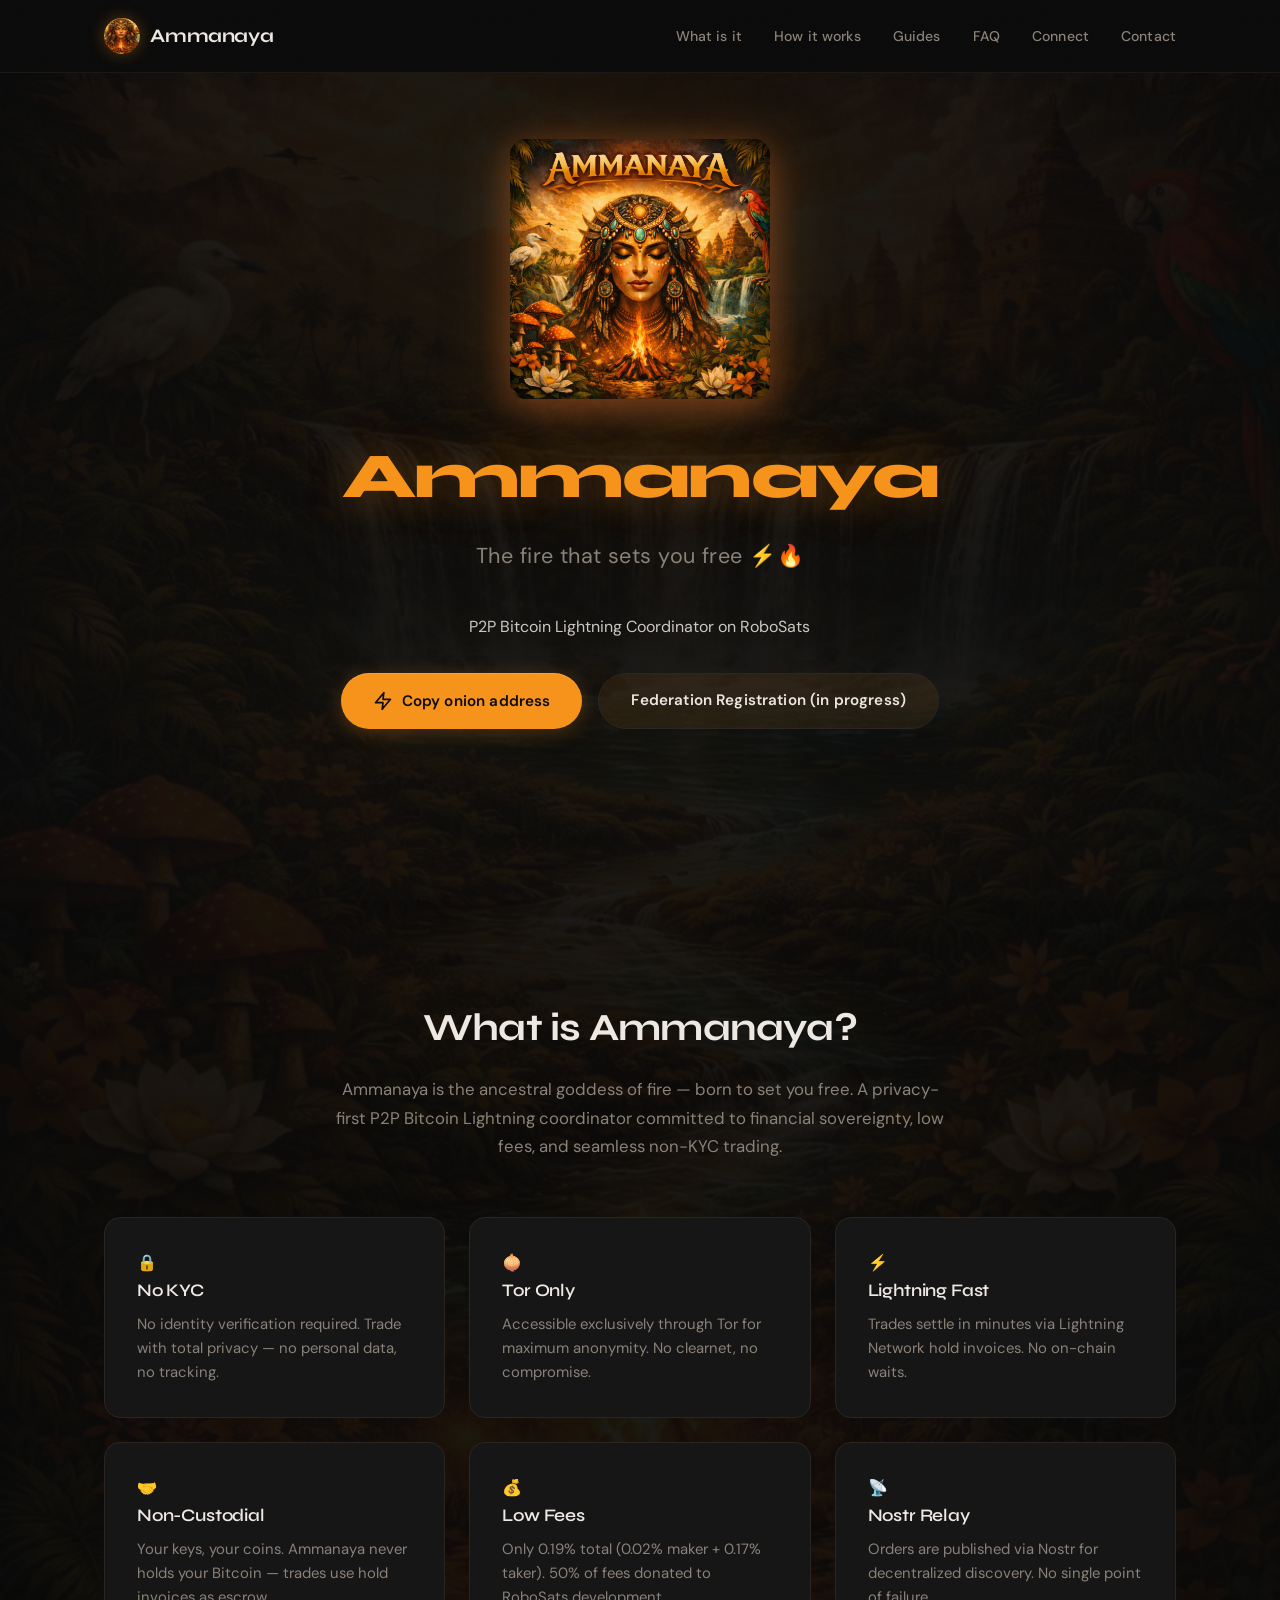
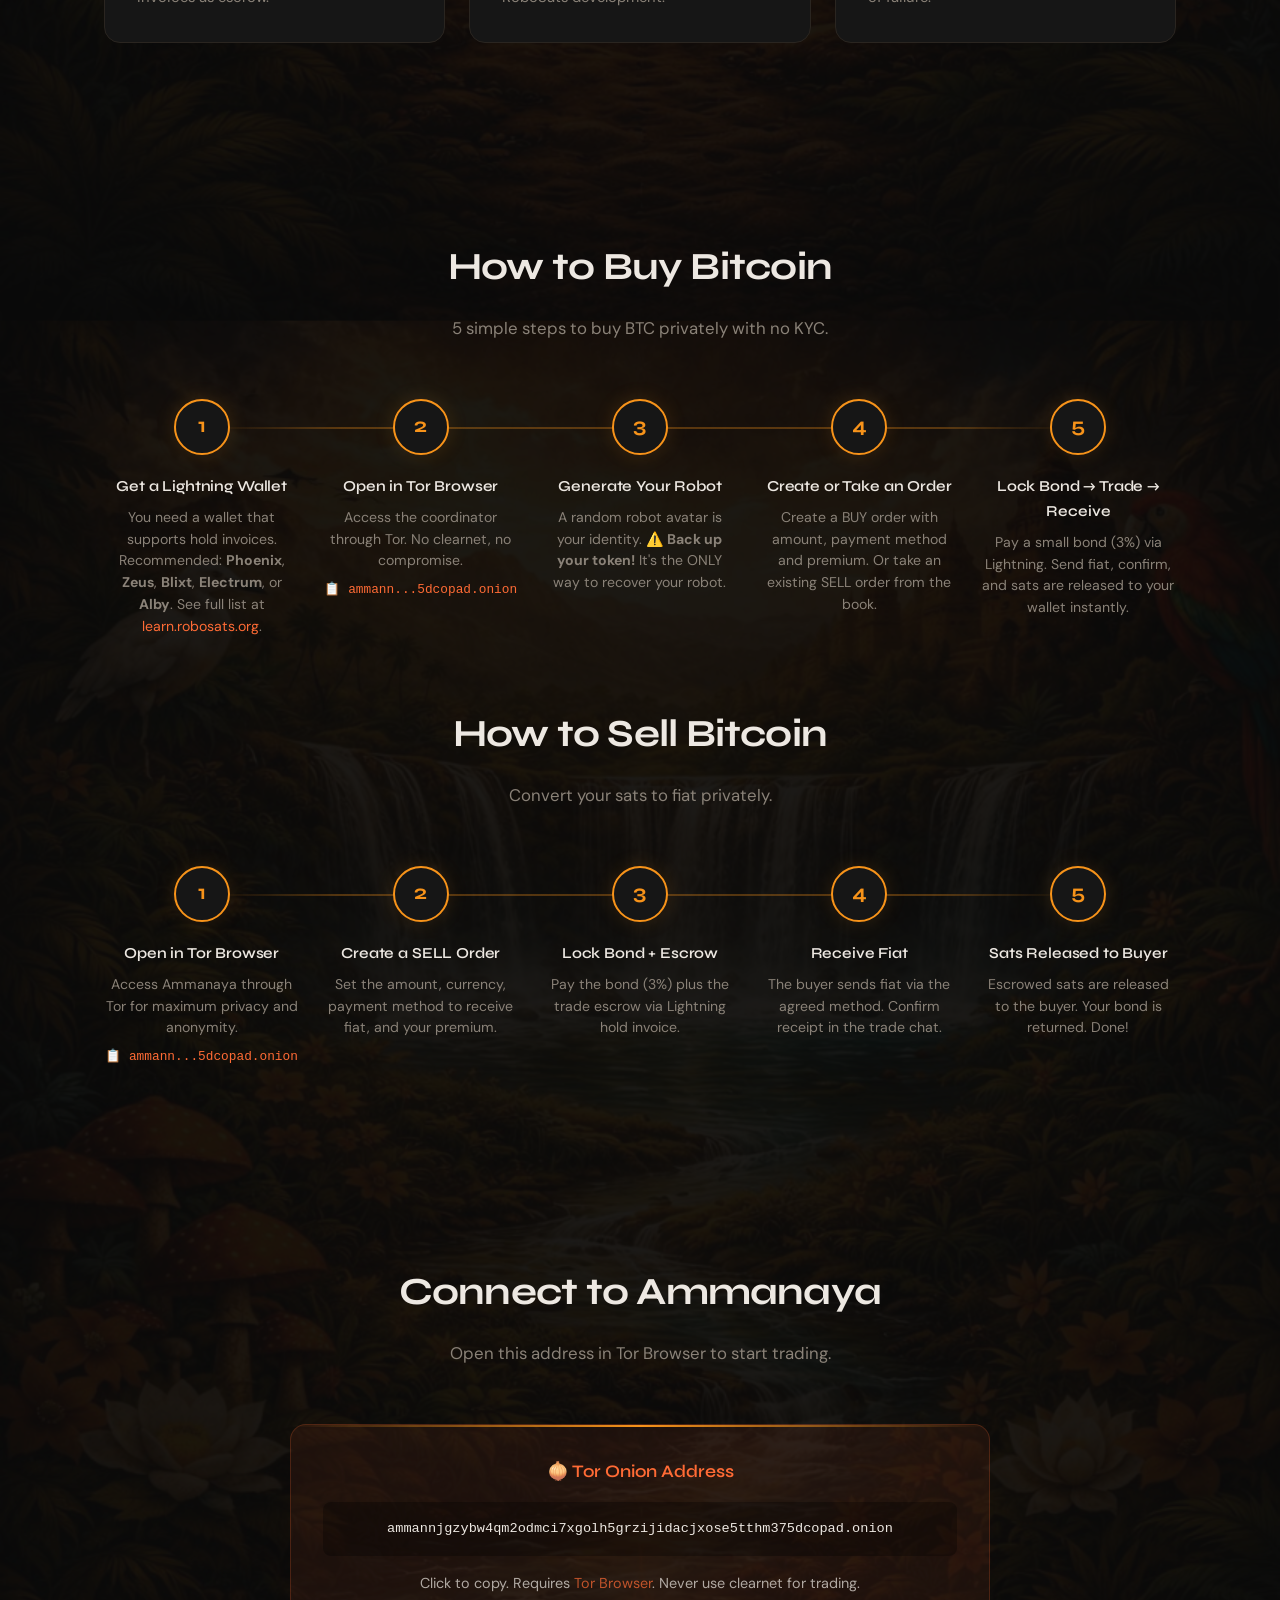
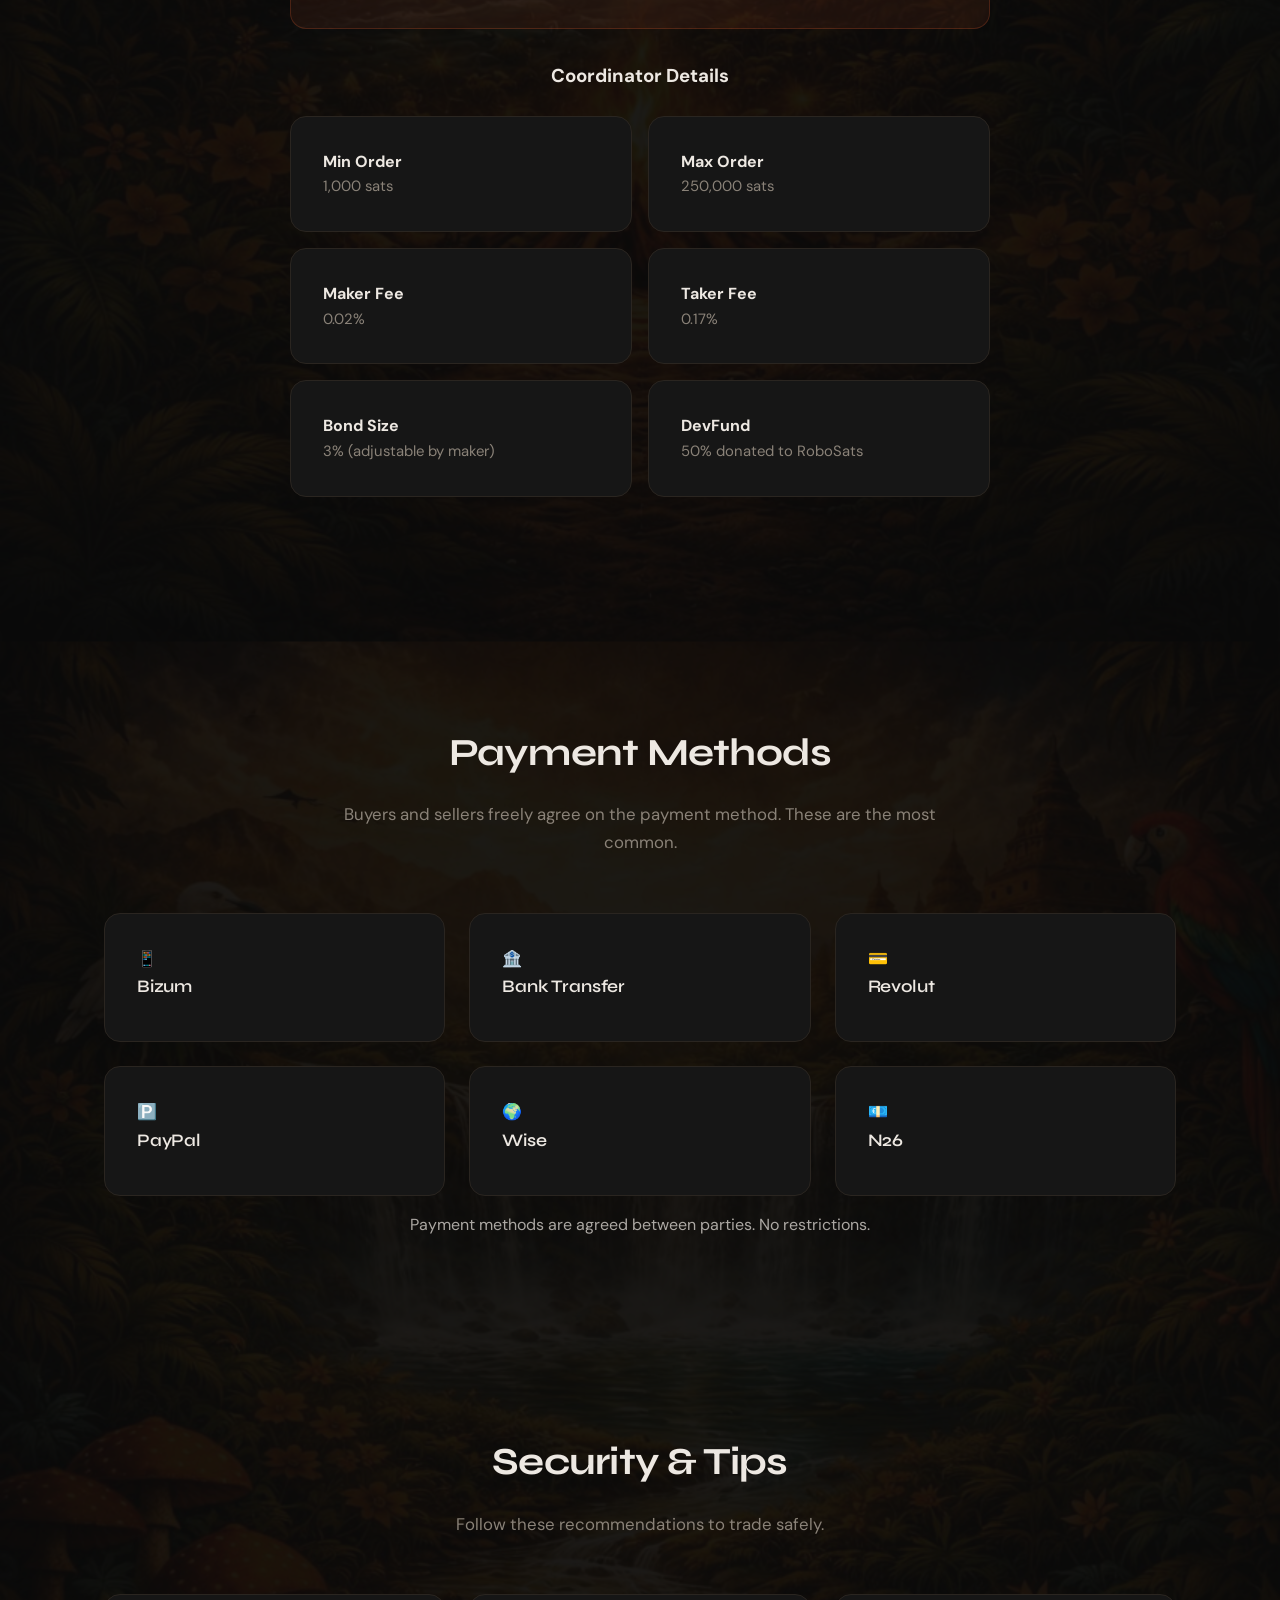
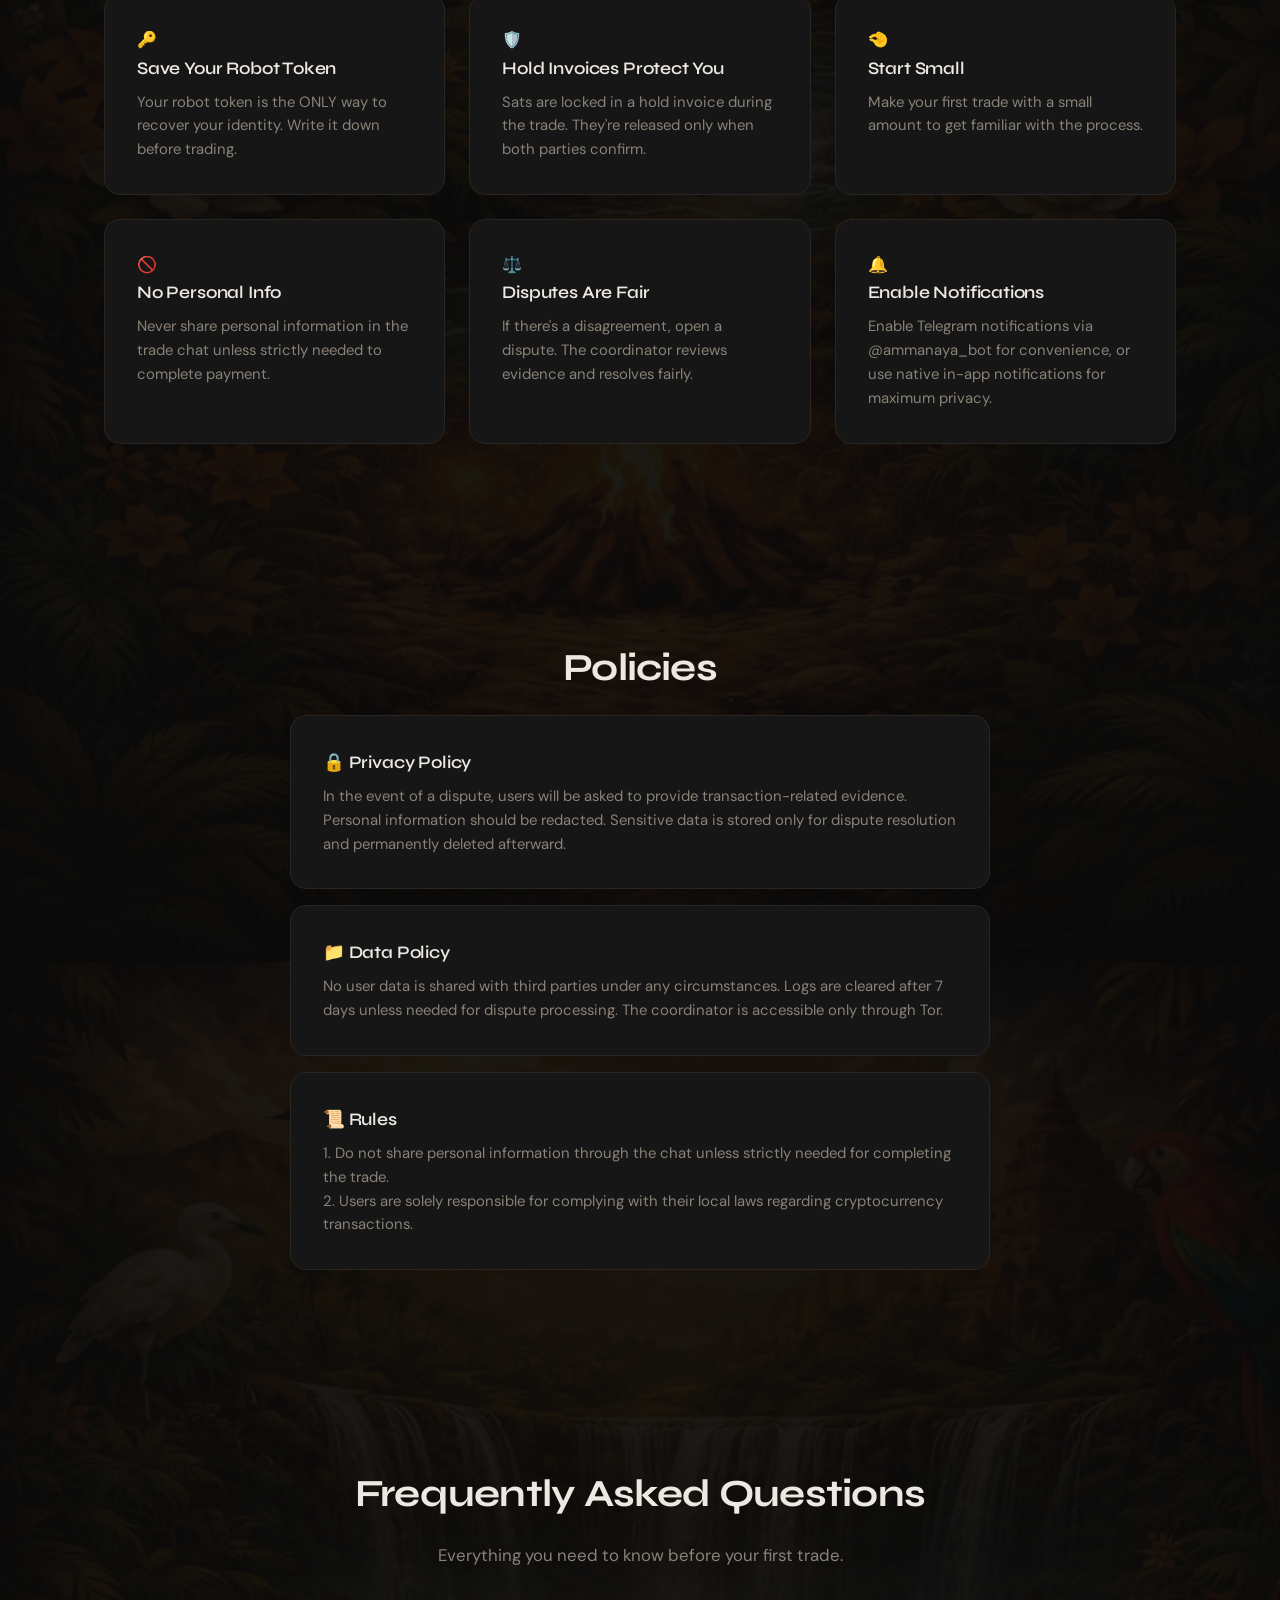
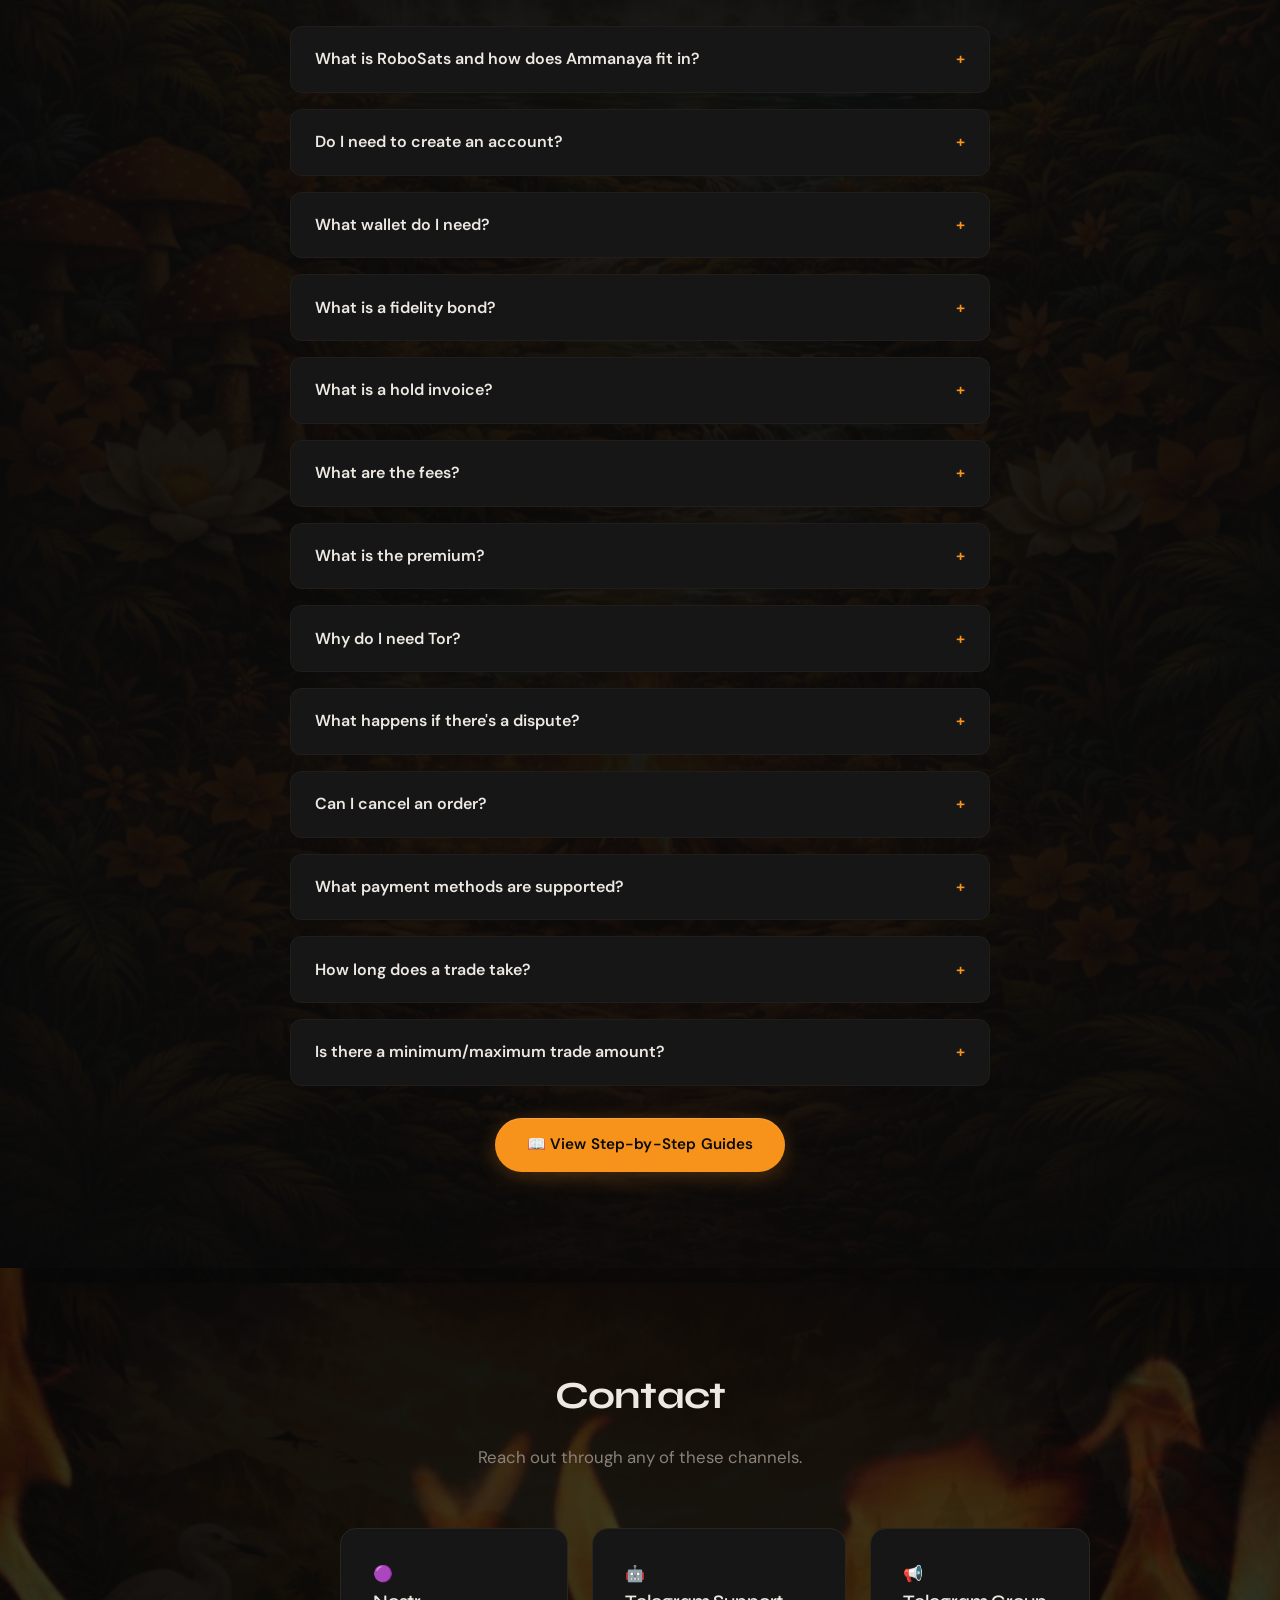
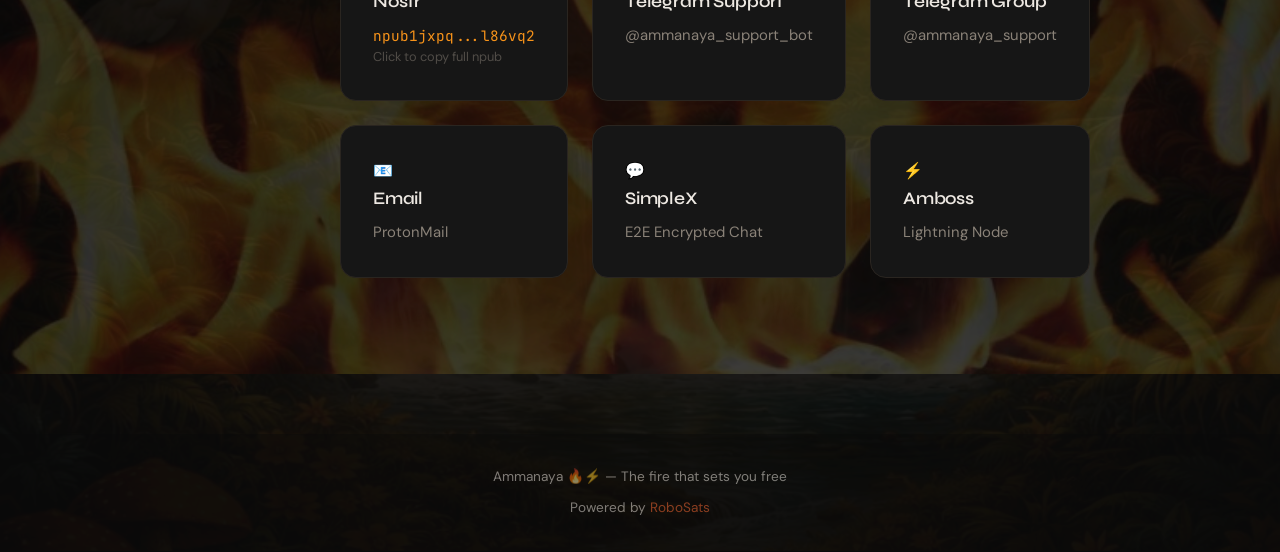
==== commit c8fe10cf: "Minimal dark music player, fix footer background coverage" ====
--- a/index.html
+++ b/index.html
@@ -428,16 +428,13 @@
     </div>
   </section>
 
-  <!-- MUSIC PLAYER -->
-  <section style="padding:1.5rem 0;text-align:center;background:var(--bg-secondary);border-top:1px solid var(--border-color);">
-    <div class="container">
-      <p style="color:var(--text-secondary);font-size:0.85rem;margin-bottom:0.8rem;">🔥 Ammanaya Fest — 3ra Edición</p>
-      <iframe width="100%" height="120" scrolling="no" frameborder="no" allow="autoplay" src="https://w.soundcloud.com/player/?url=https%3A//soundcloud.com/lahun-514628850/ammanaya-fest-3ra-edicion&color=%23f7931a&auto_play=false&hide_related=true&show_comments=false&show_user=false&show_reposts=false&show_teaser=false" style="max-width:600px;border-radius:12px;"></iframe>
-    </div>
-  </section>
+  <!-- MUSIC PLAYER - minimal -->
+  <div style="text-align:center;padding:1rem 0;">
+    <iframe width="200" height="20" scrolling="no" frameborder="no" src="https://w.soundcloud.com/player/?url=https%3A//soundcloud.com/lahun-514628850/ammanaya-fest-3ra-edicion&color=%23333333&inverse=true&auto_play=false&show_user=false" style="border-radius:4px;opacity:0.6;"></iframe>
+  </div>
 
   <!-- FOOTER -->
-  <footer style="padding:2rem;text-align:center;opacity:0.5;font-size:0.85rem;">
+  <footer style="padding:2rem;text-align:center;opacity:0.5;font-size:0.85rem;background:rgba(10,10,10,0.93);">
     <p>Ammanaya 🔥⚡ — The fire that sets you free</p>
     <p style="margin-top:0.5rem;">Powered by <a href="https://github.com/RoboSats/robosats" target="_blank" rel="noopener" style="color:#ff6b35;">RoboSats</a></p>
   </footer>
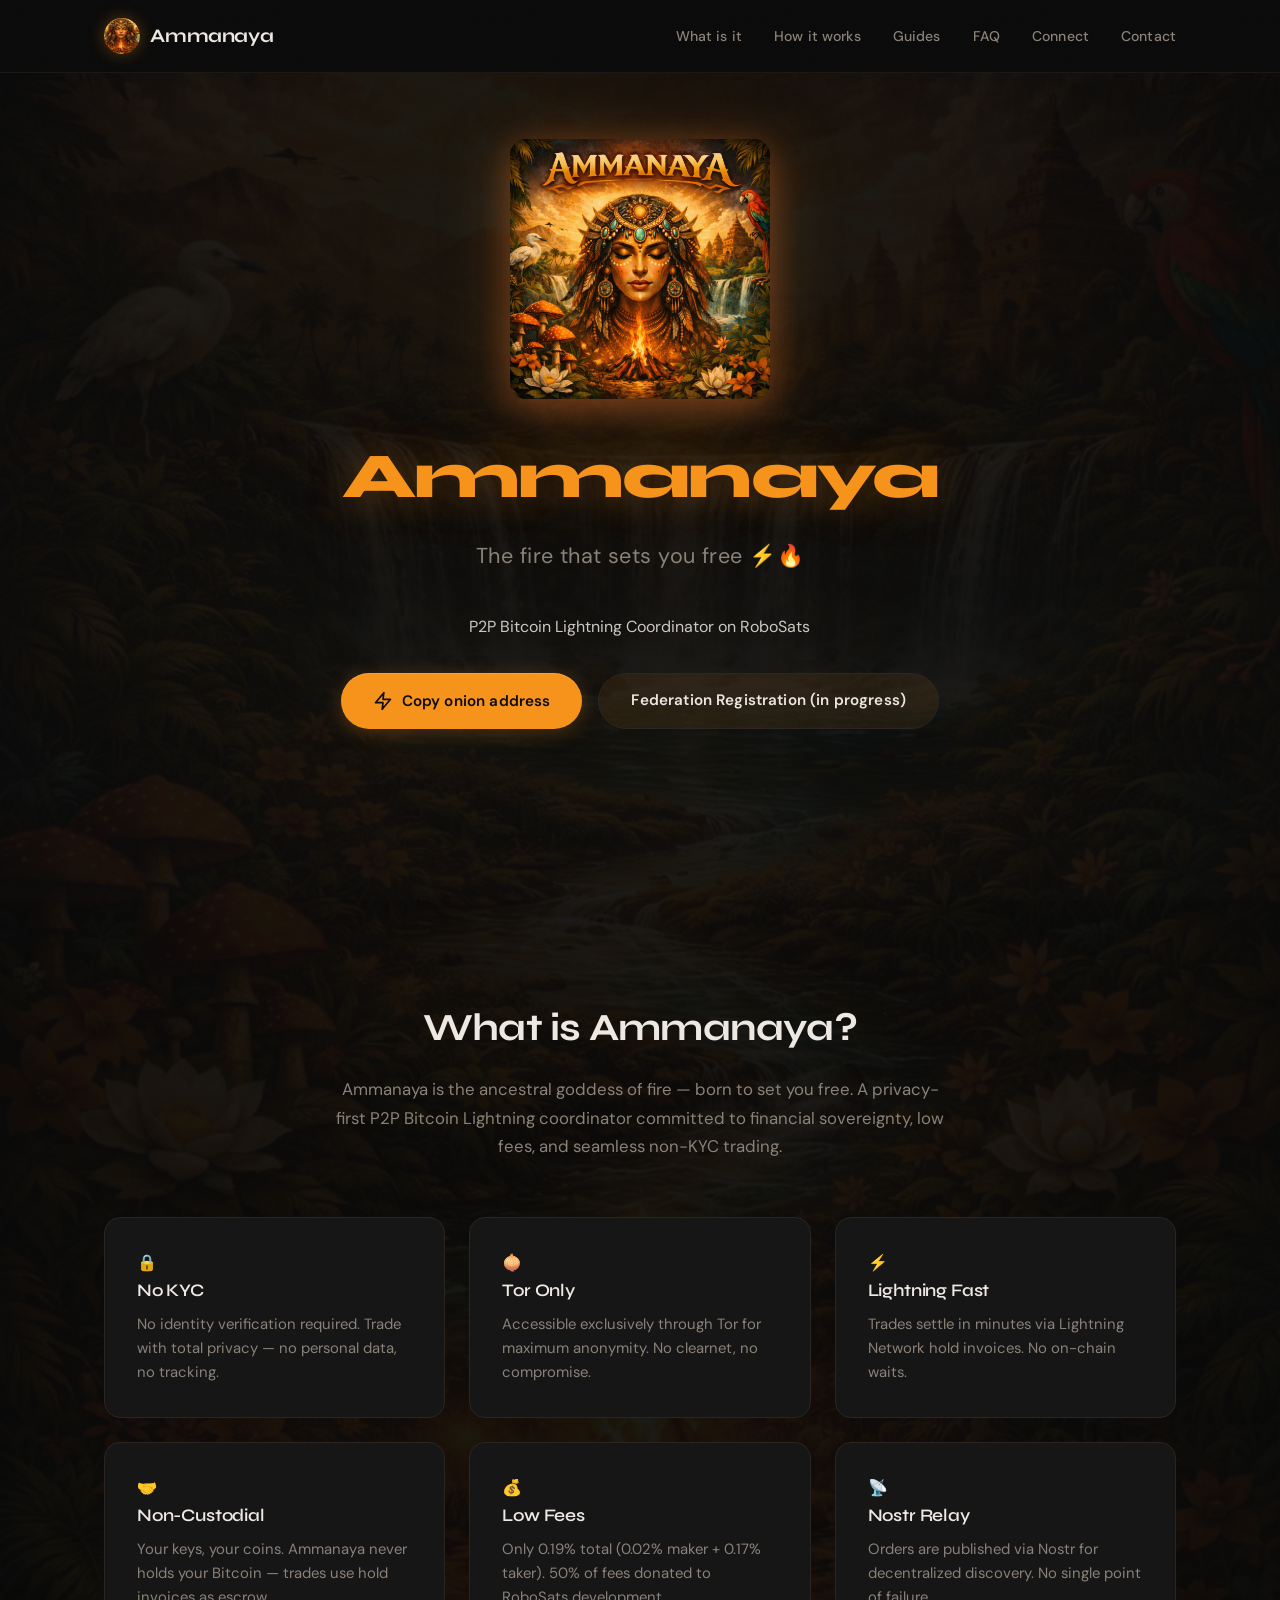
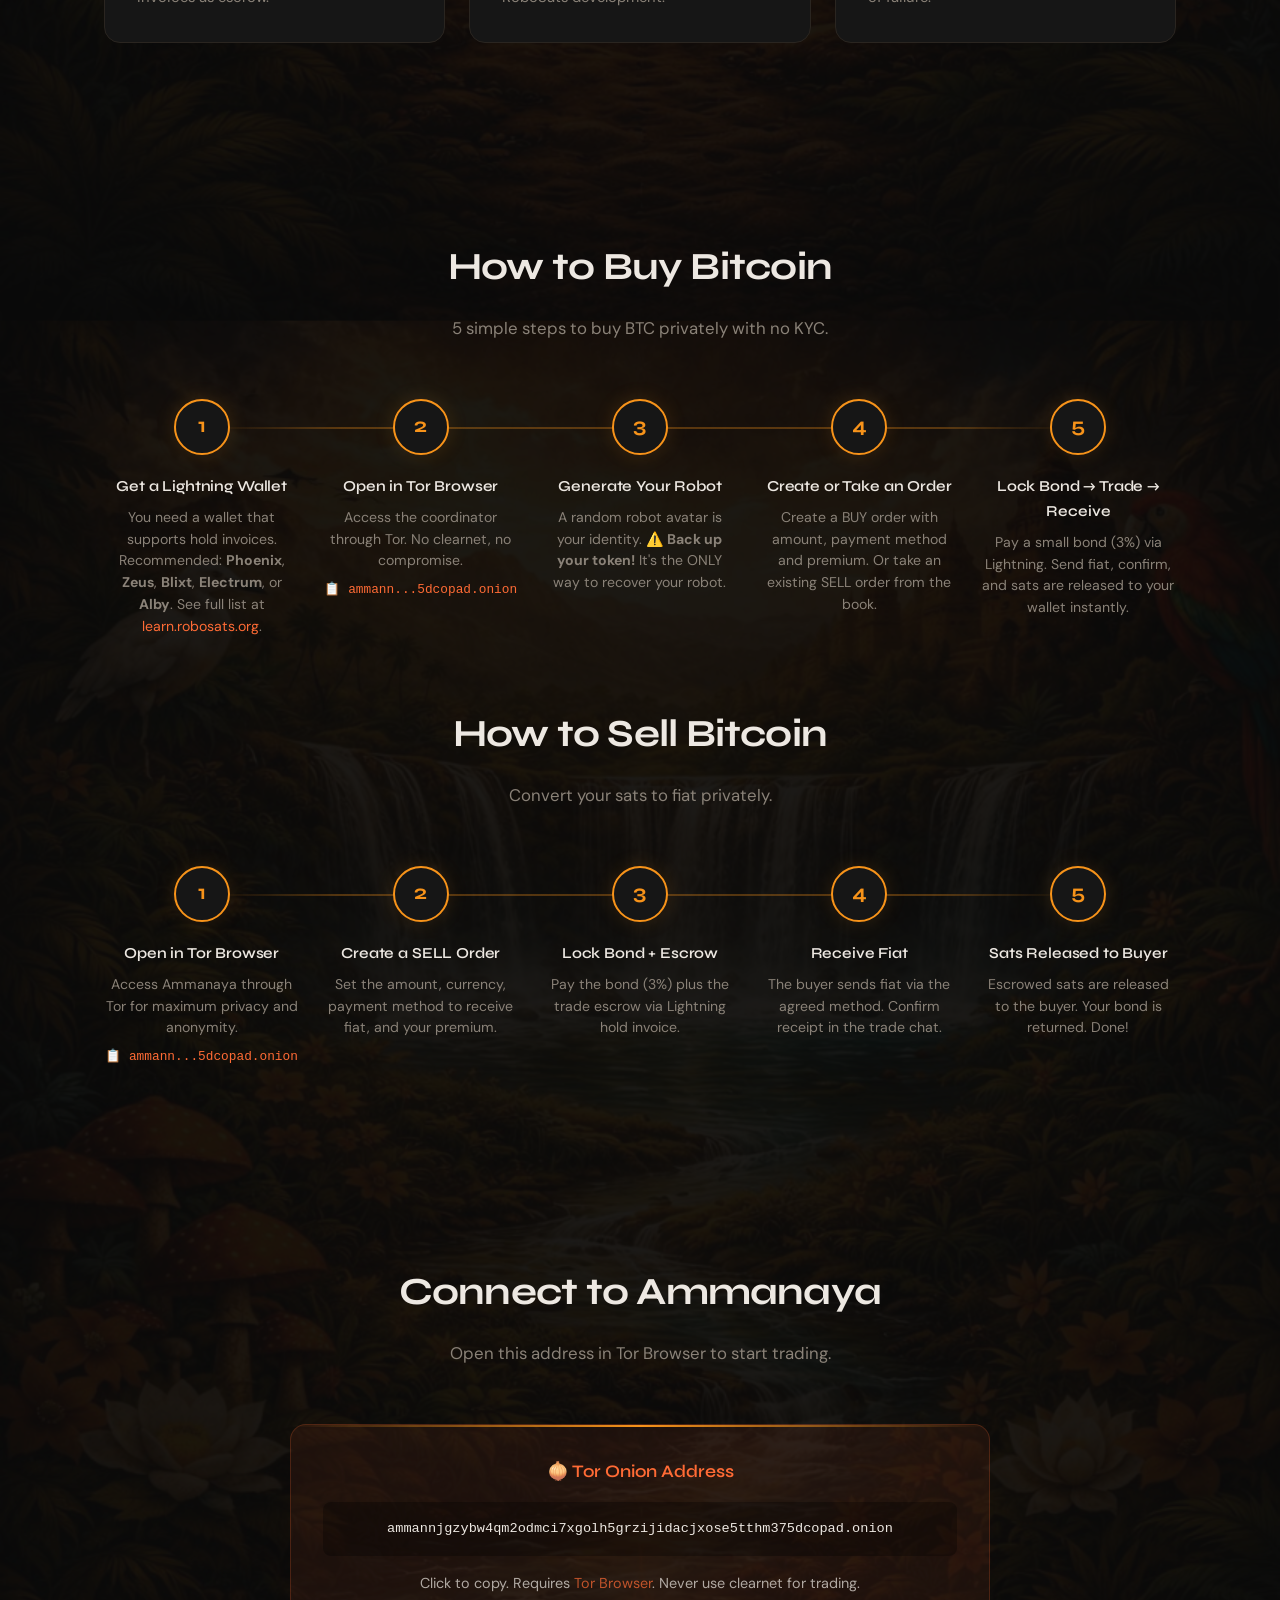
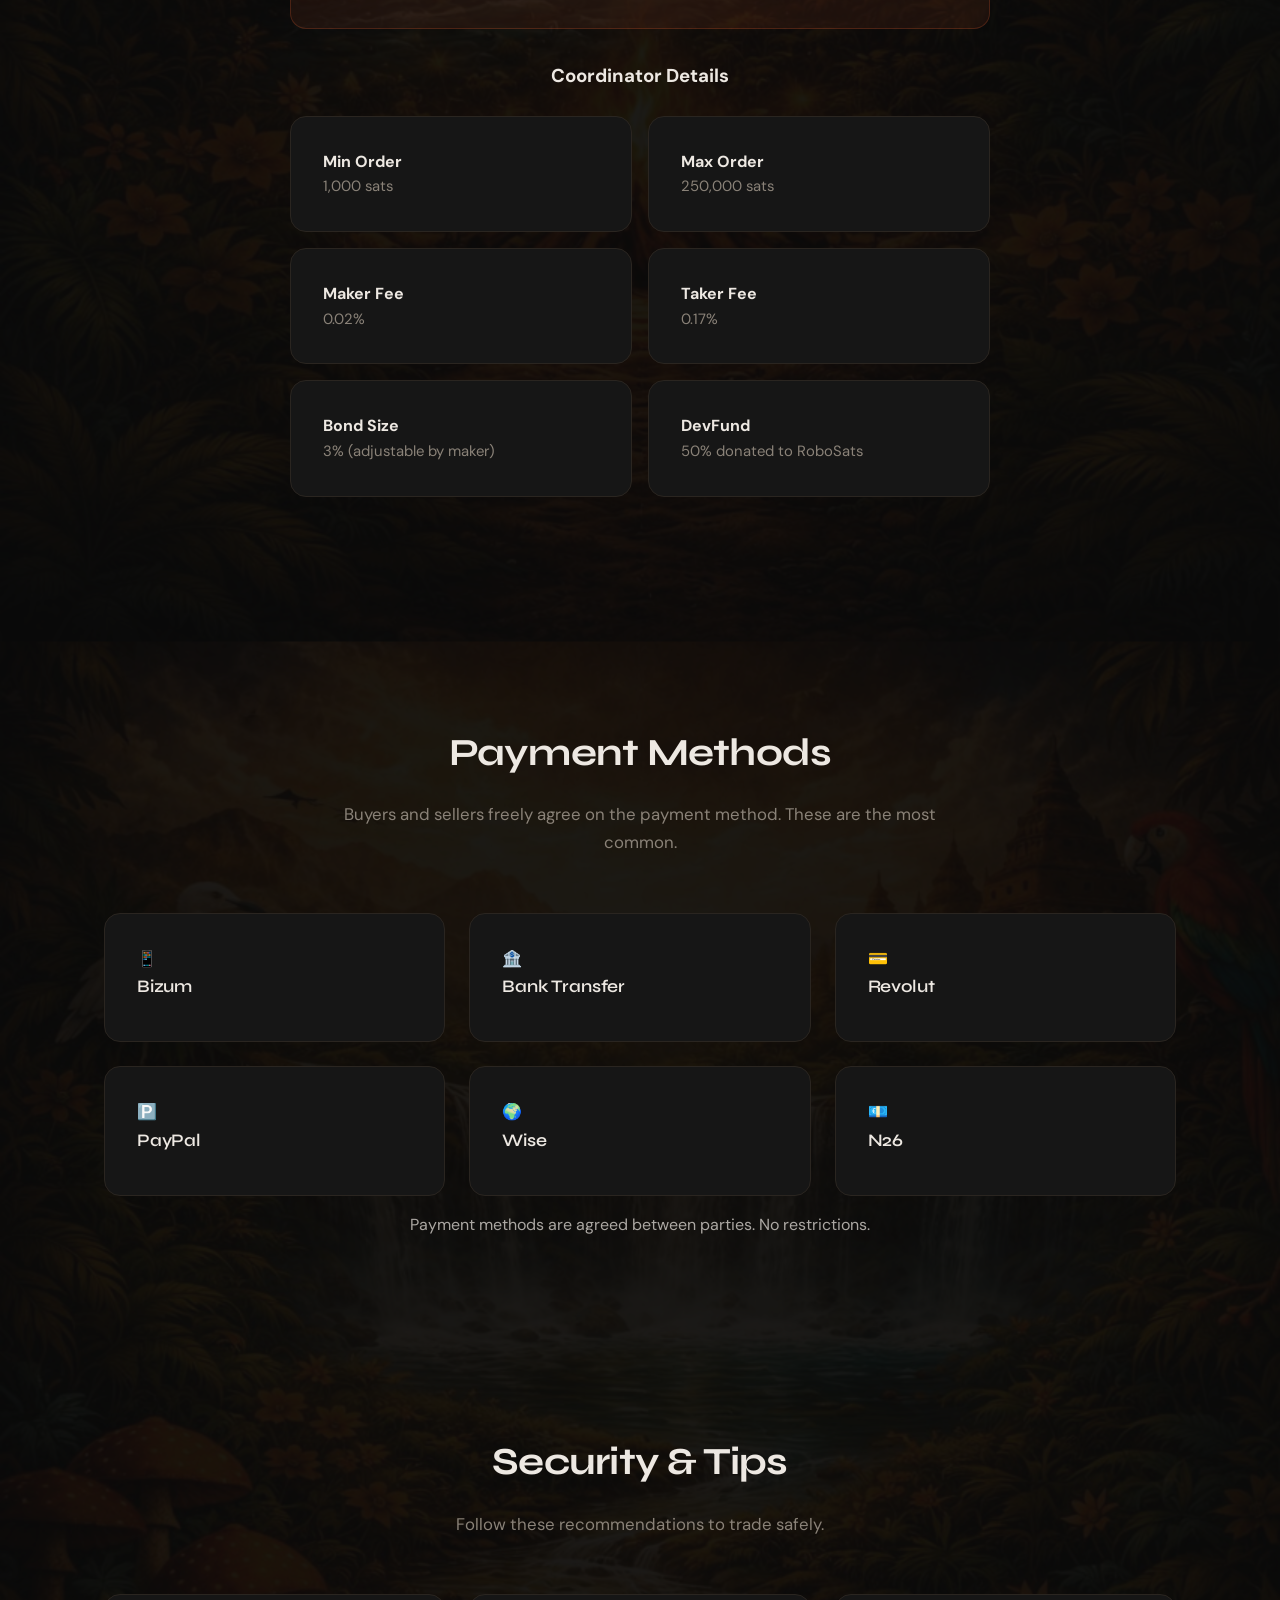
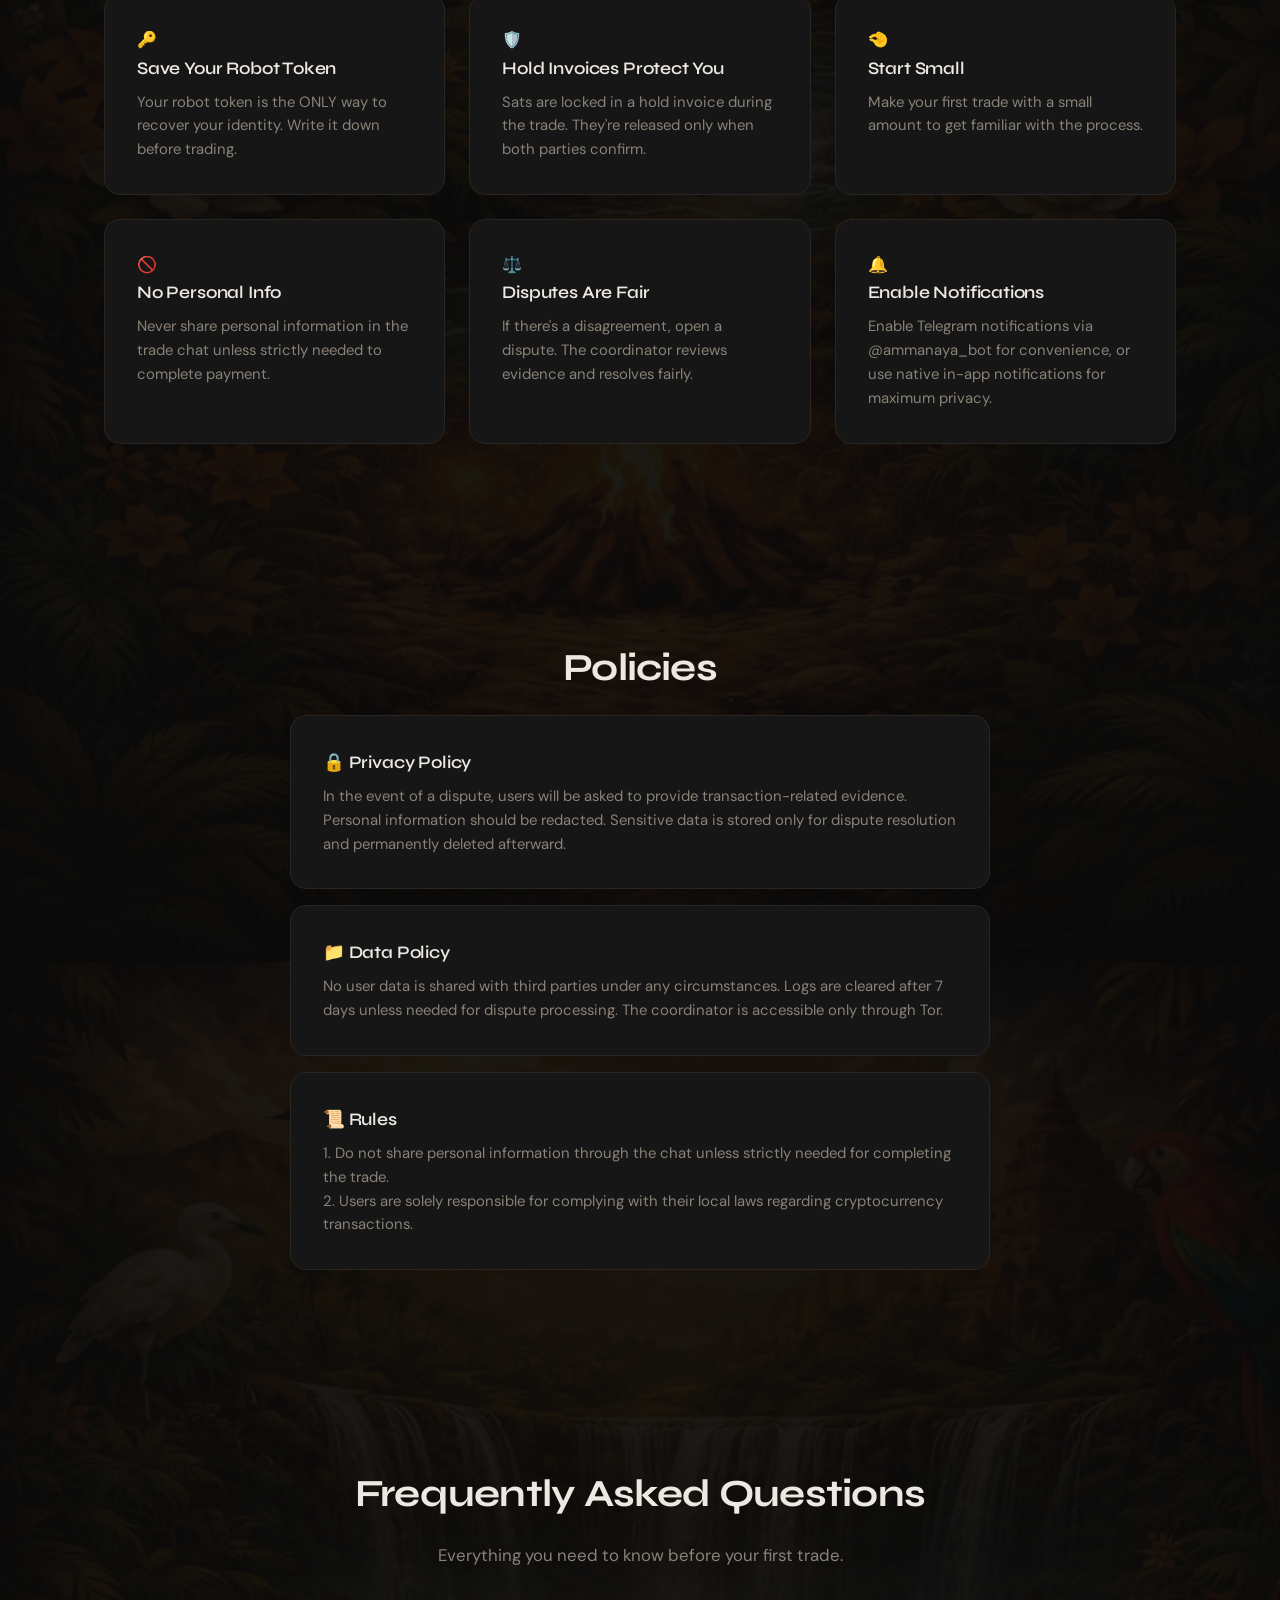
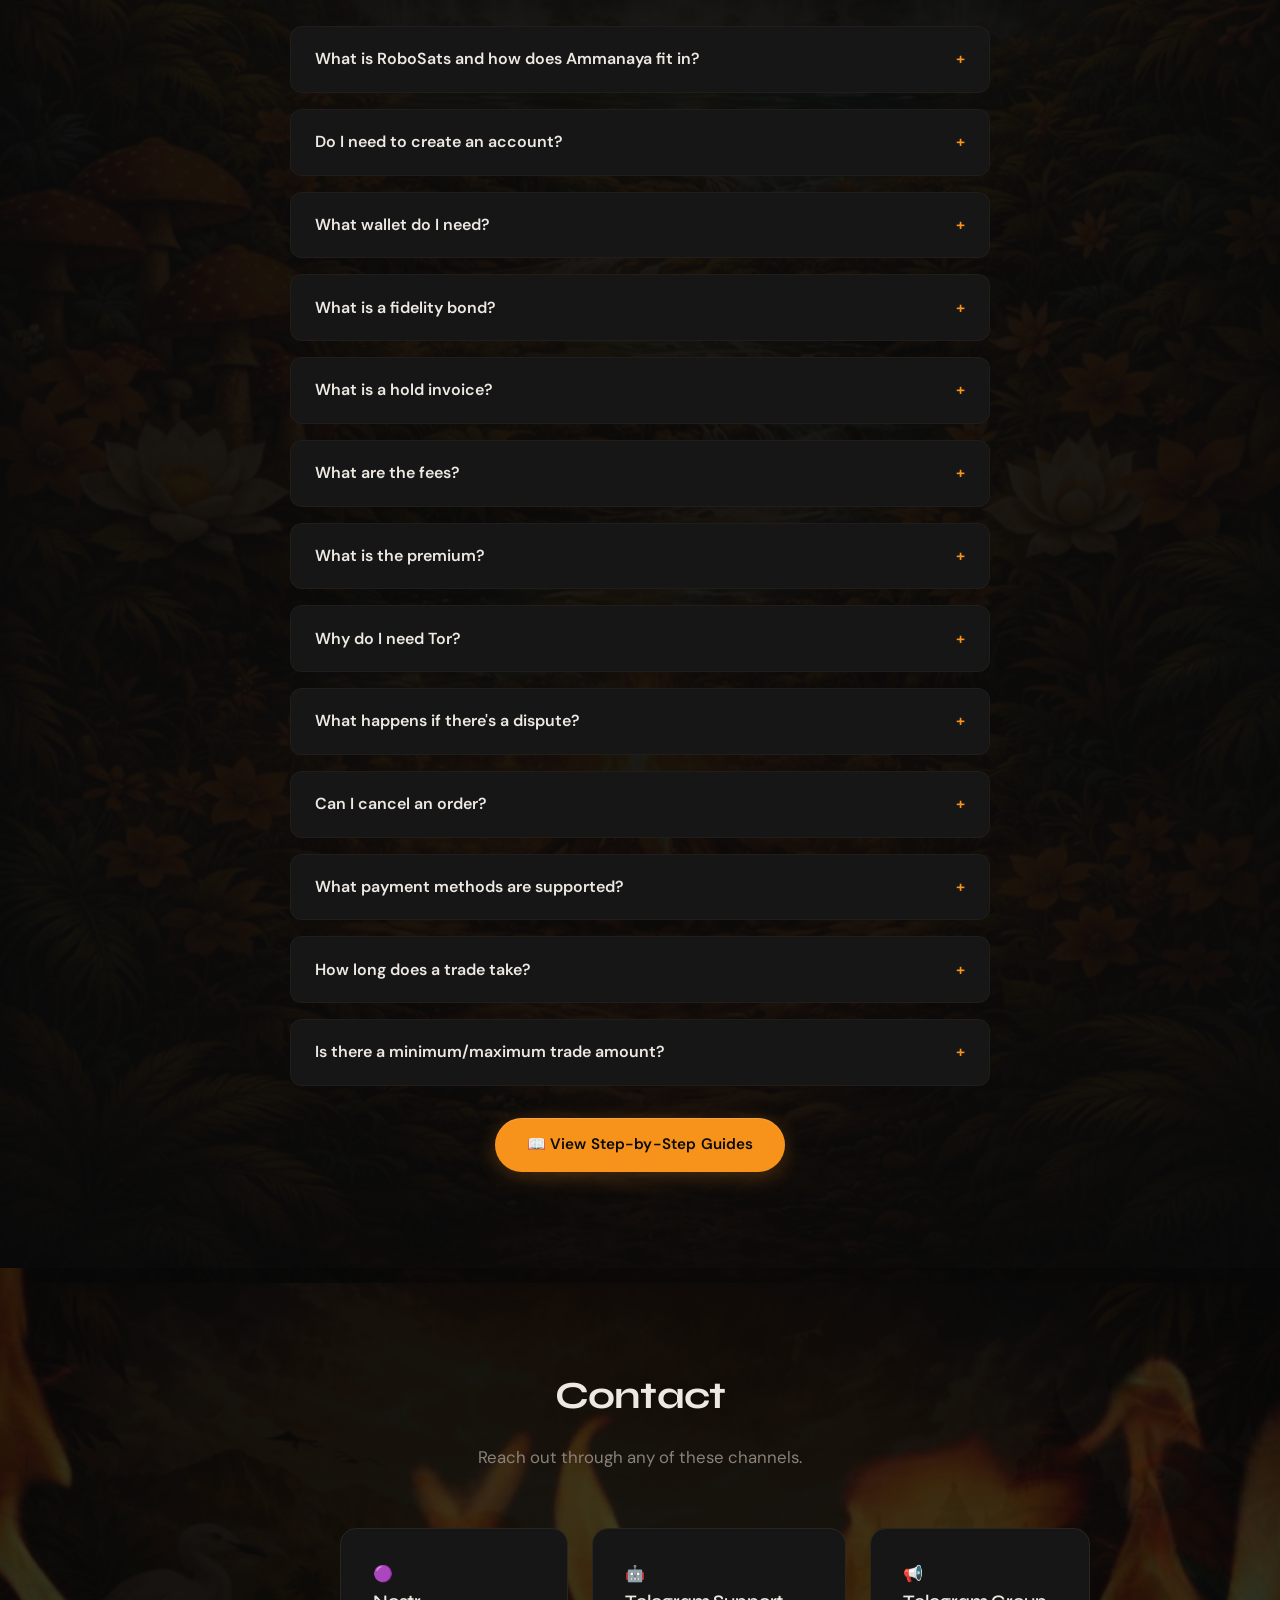
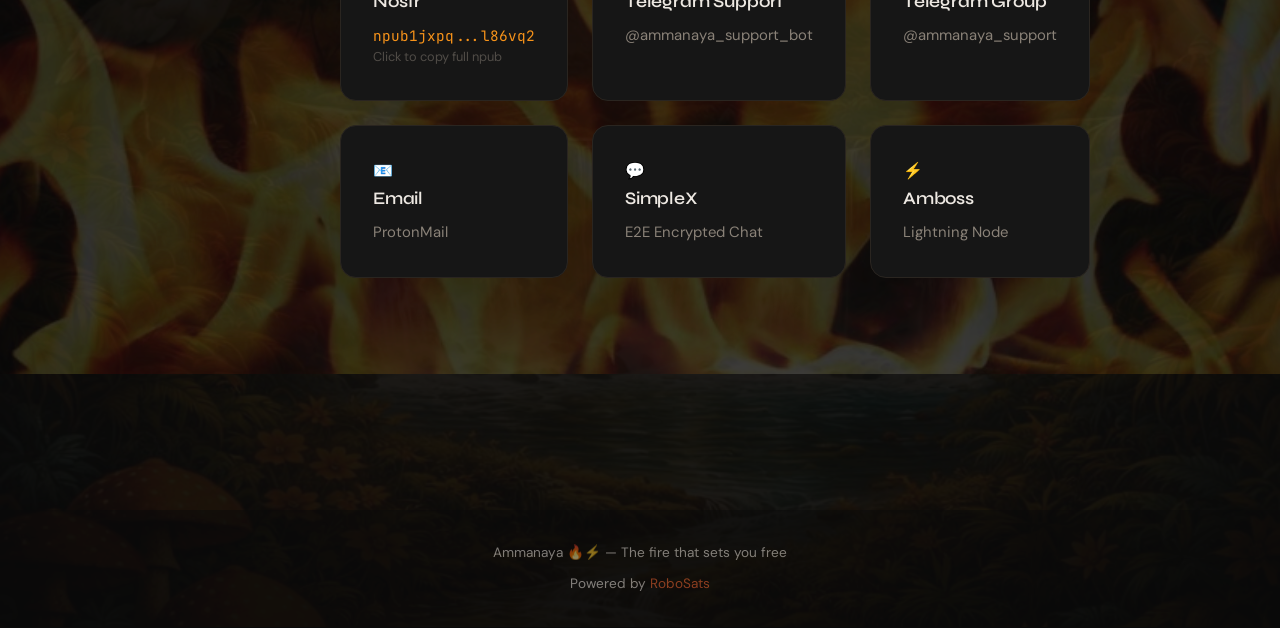
==== commit 052c705a: "Larger music player (400x80), dark inverse theme with orange accent" ====
--- a/index.html
+++ b/index.html
@@ -428,9 +428,9 @@
     </div>
   </section>
 
-  <!-- MUSIC PLAYER - minimal -->
-  <div style="text-align:center;padding:1rem 0;">
-    <iframe width="200" height="20" scrolling="no" frameborder="no" src="https://w.soundcloud.com/player/?url=https%3A//soundcloud.com/lahun-514628850/ammanaya-fest-3ra-edicion&color=%23333333&inverse=true&auto_play=false&show_user=false" style="border-radius:4px;opacity:0.6;"></iframe>
+  <!-- MUSIC PLAYER -->
+  <div style="text-align:center;padding:1.5rem 0;">
+    <iframe width="400" height="80" scrolling="no" frameborder="no" src="https://w.soundcloud.com/player/?url=https%3A//soundcloud.com/lahun-514628850/ammanaya-fest-3ra-edicion&color=%23f7931a&inverse=true&auto_play=false&show_user=false" style="border-radius:8px;max-width:90%;"></iframe>
   </div>
 
   <!-- FOOTER -->
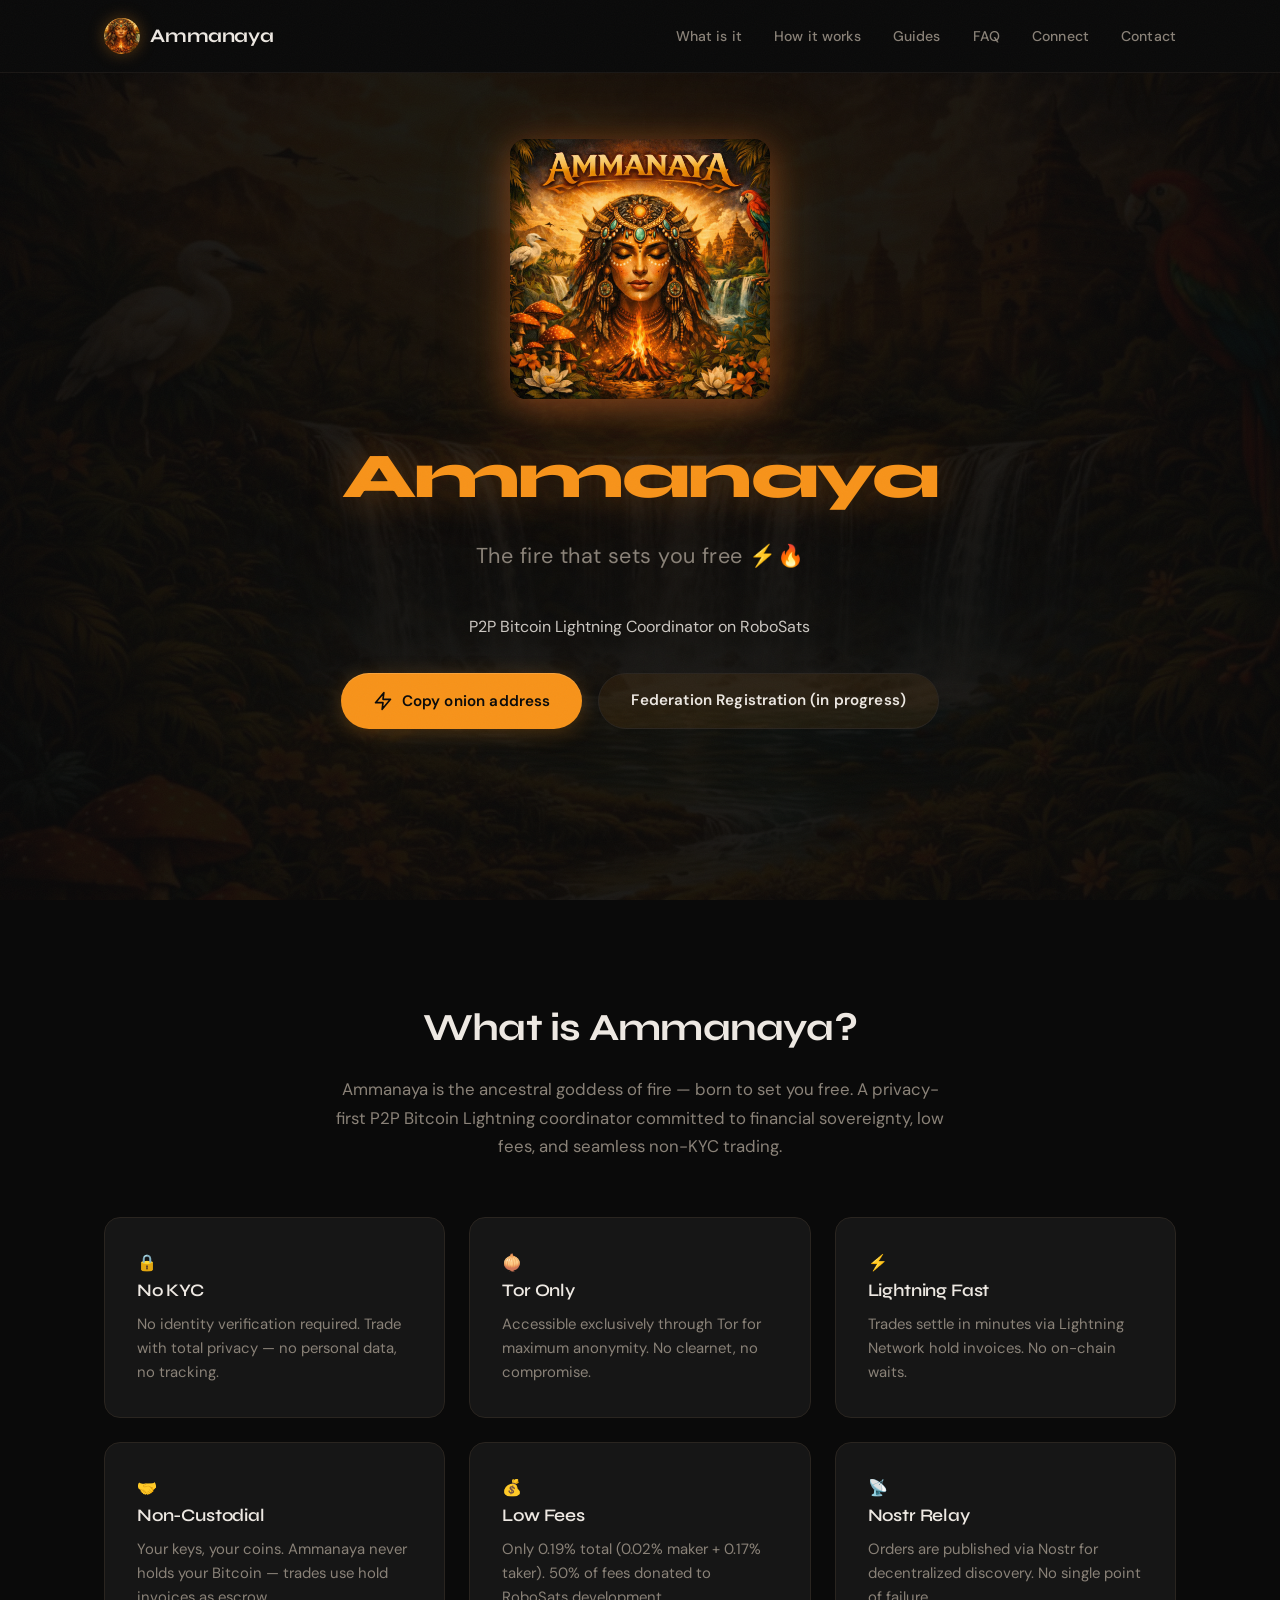
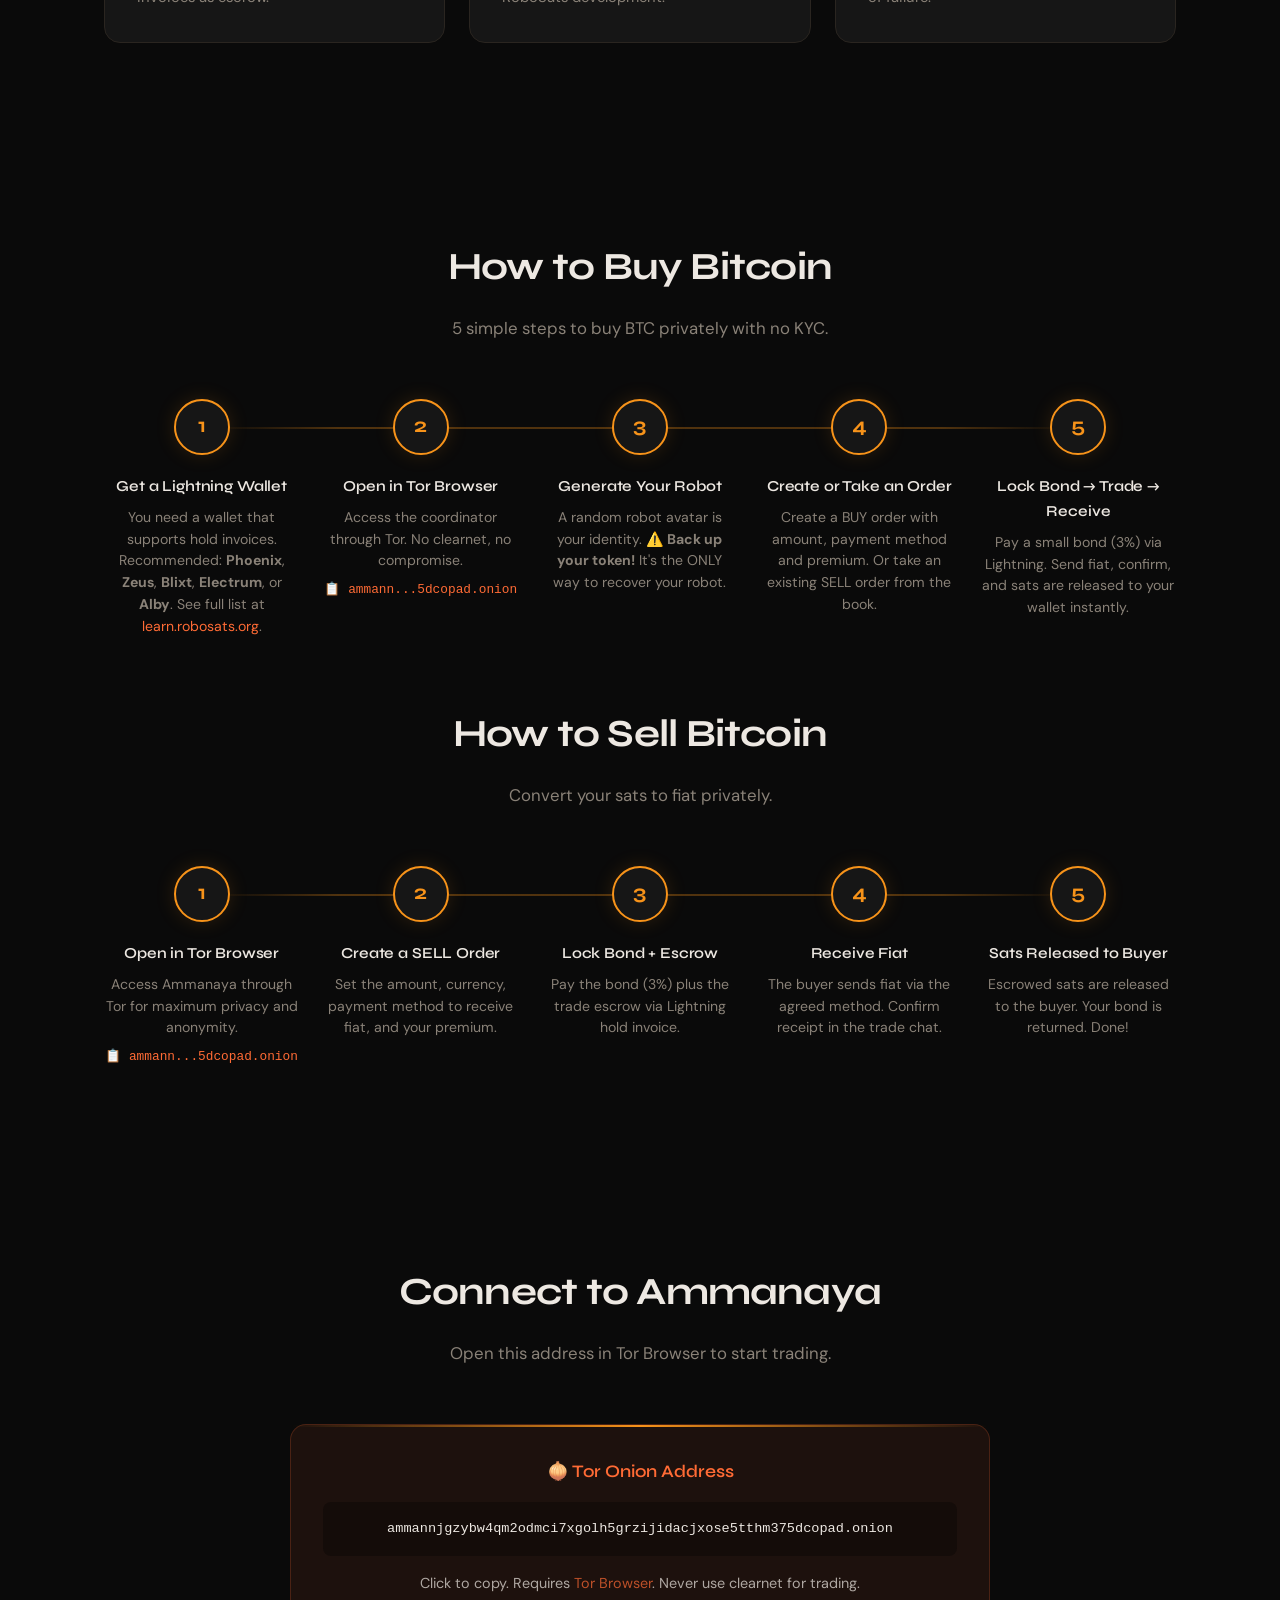
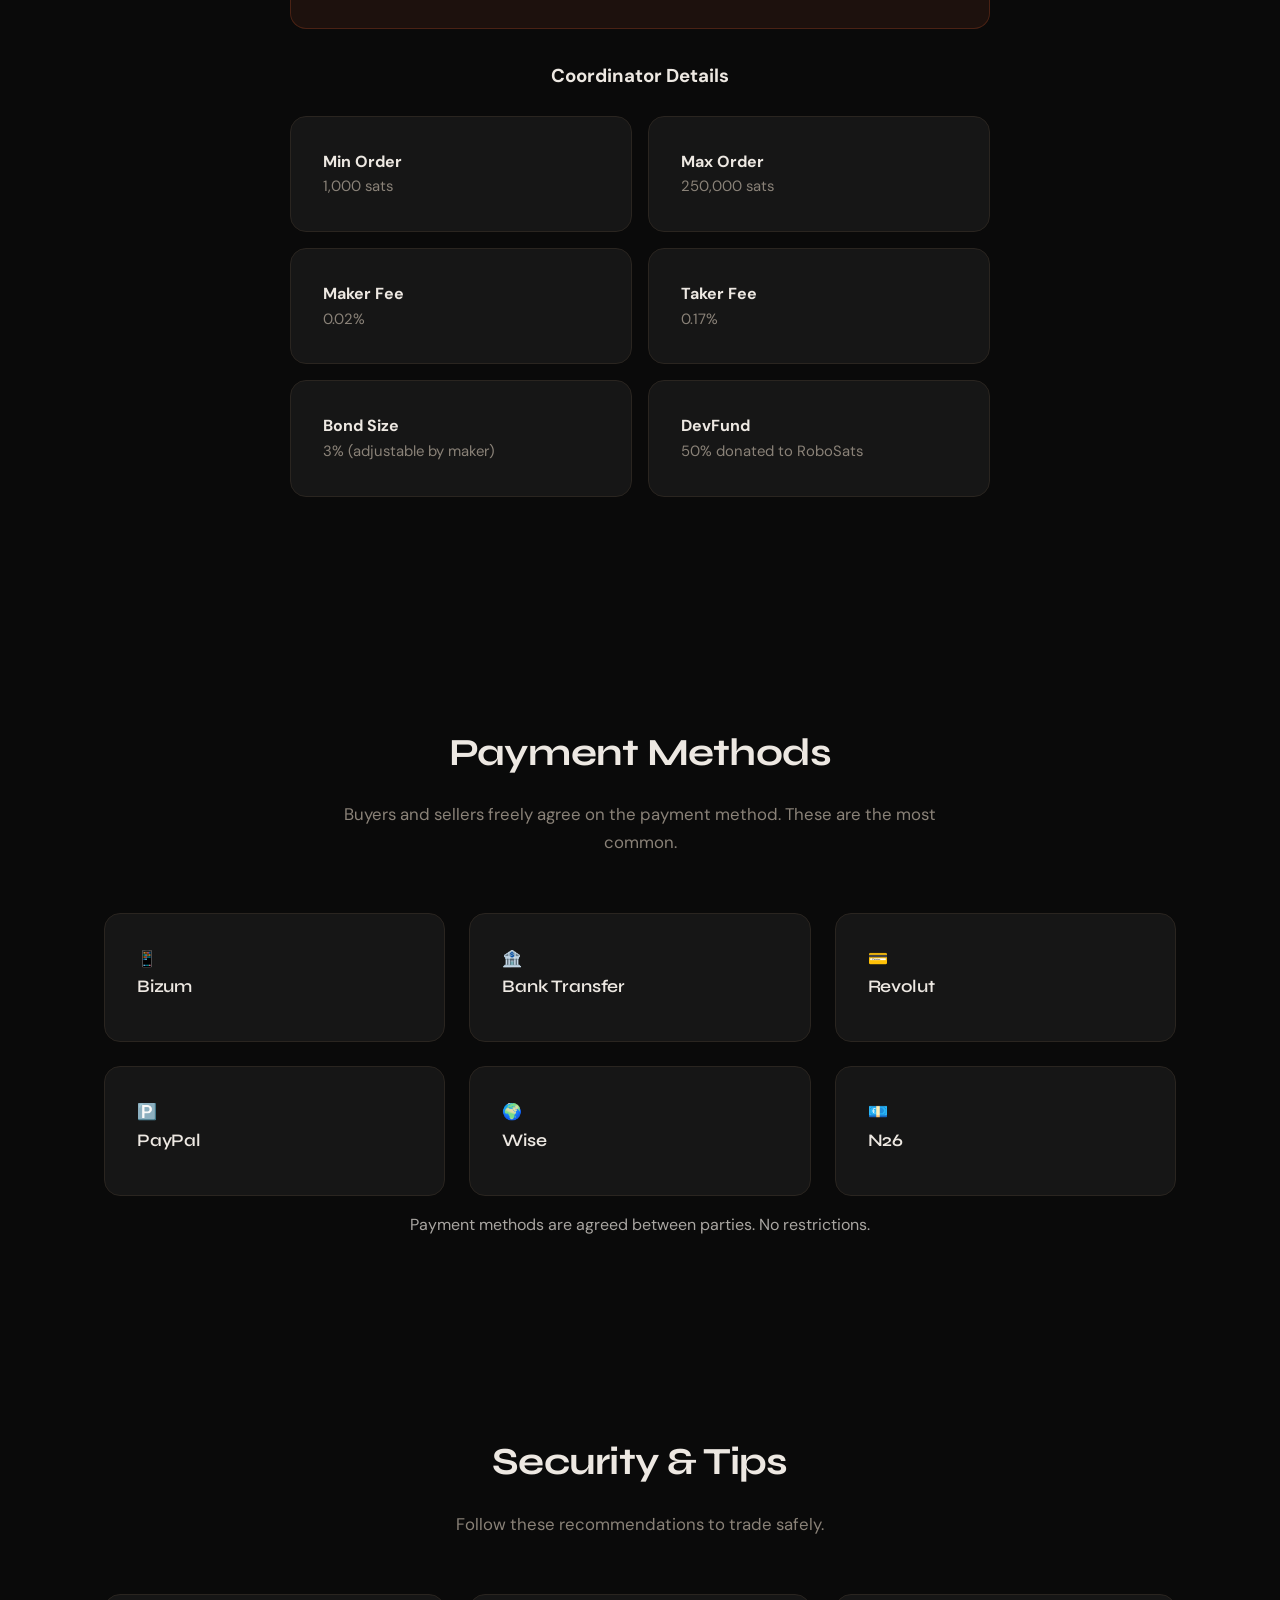
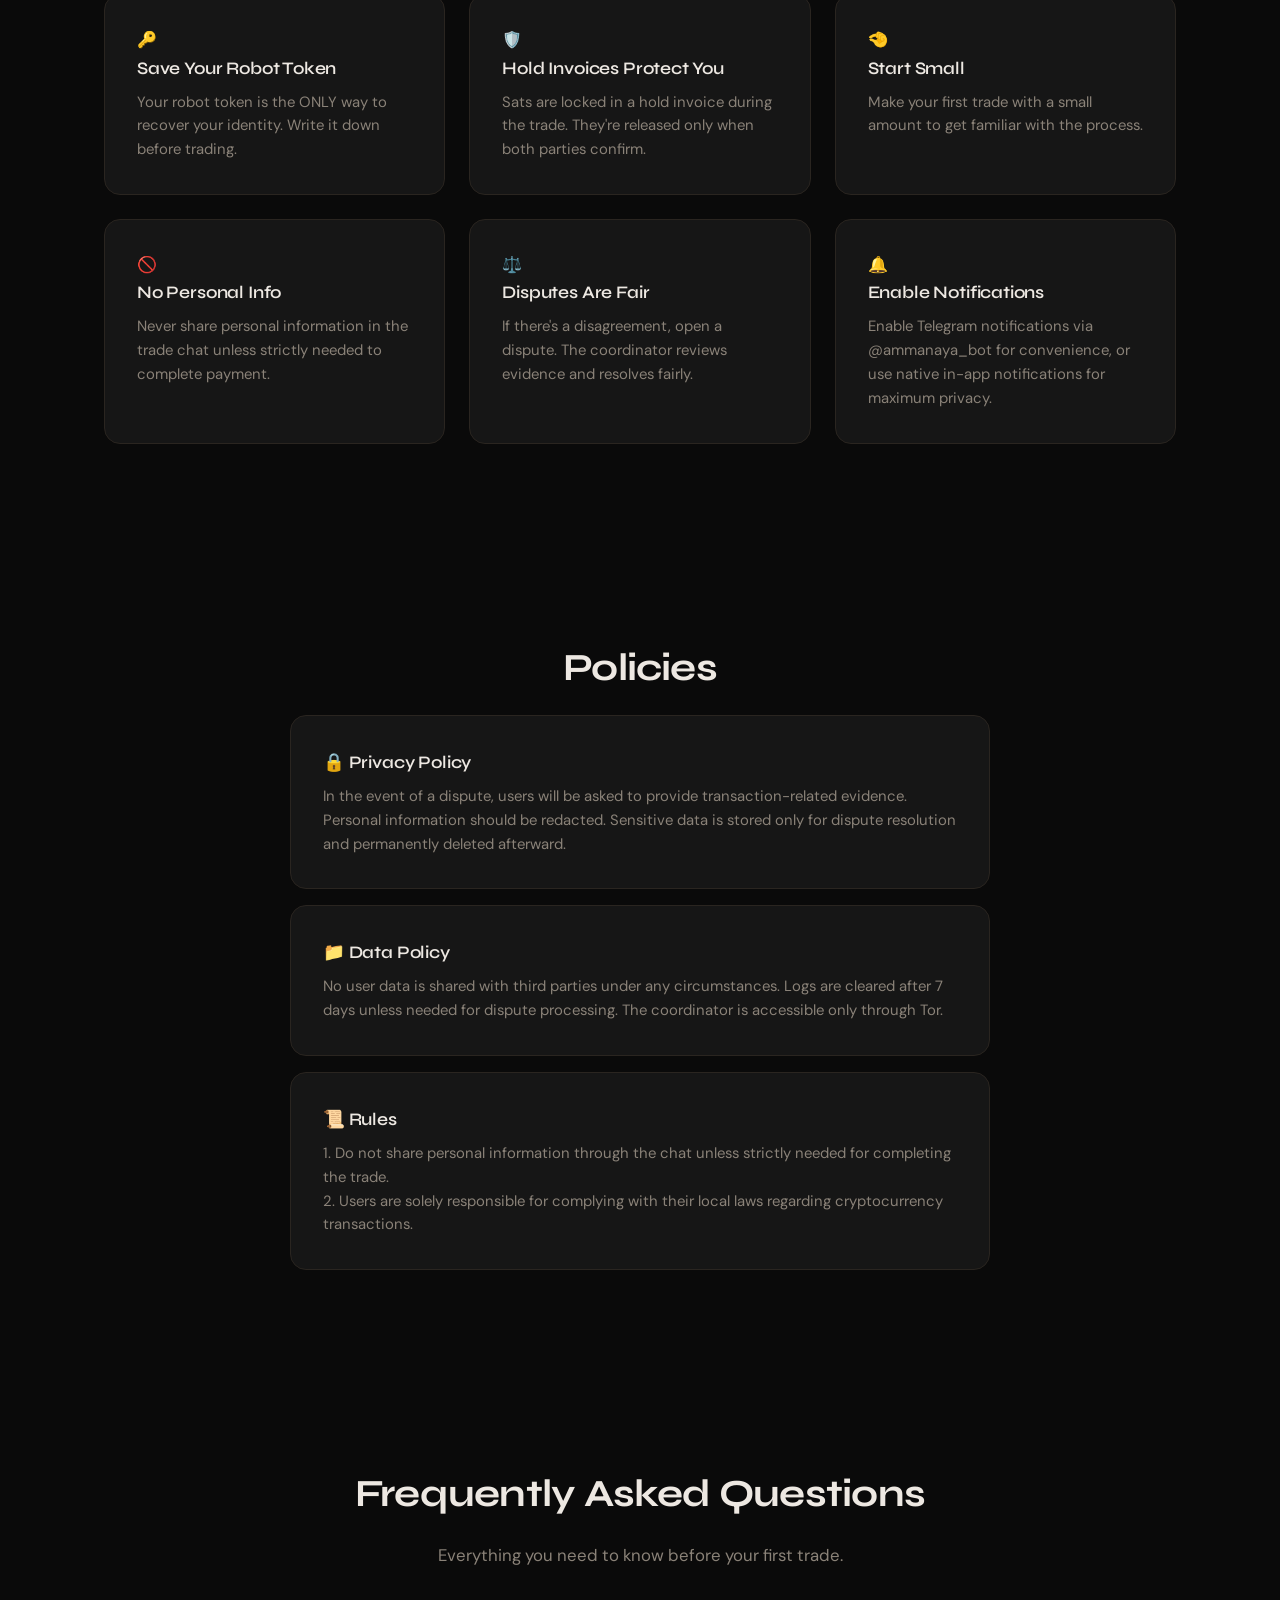
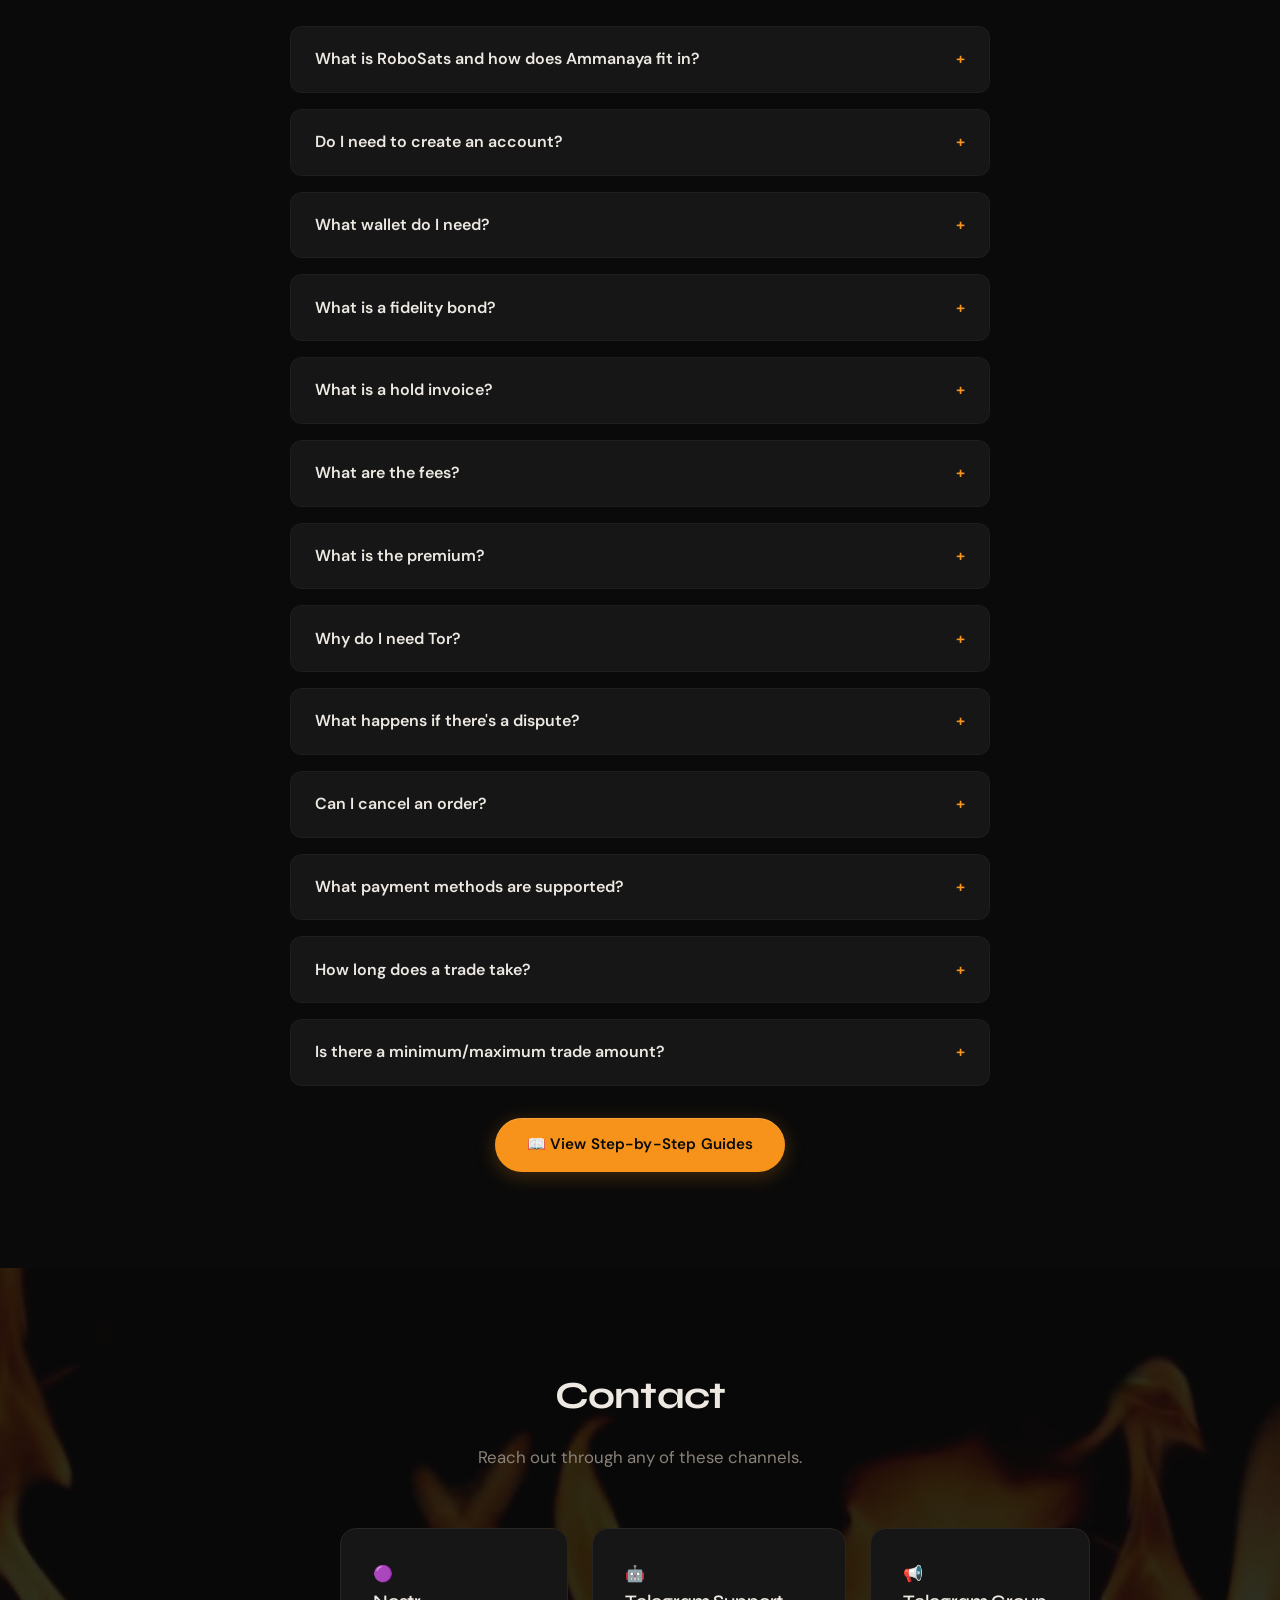
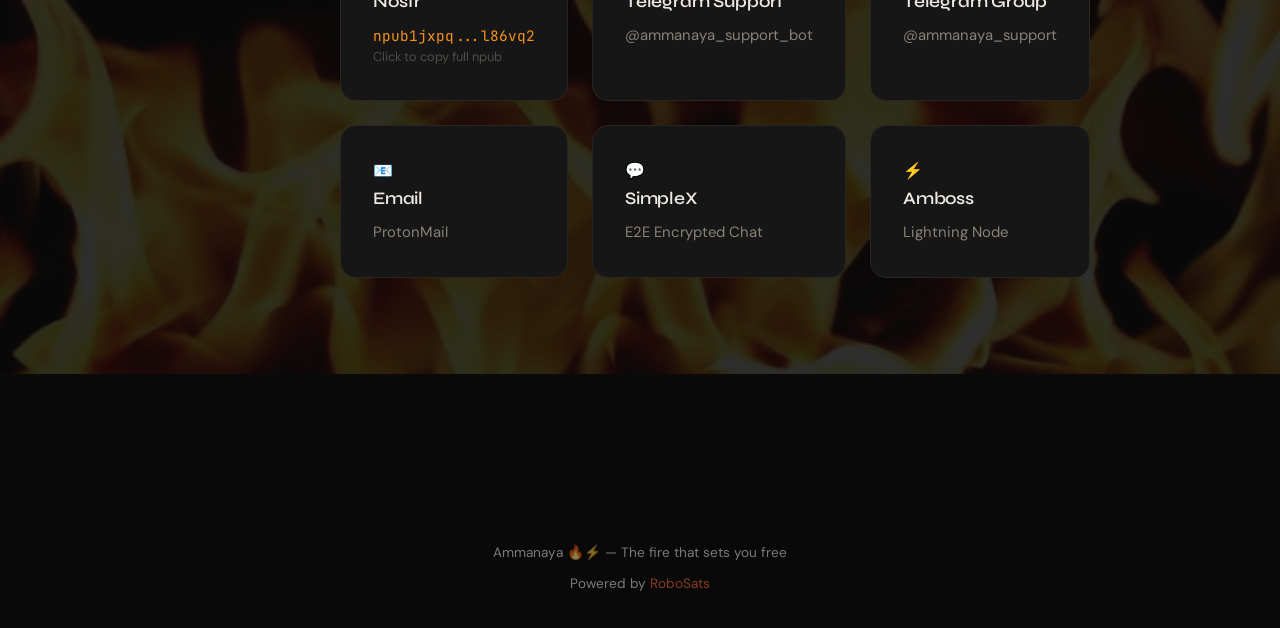
==== commit d63e7374: "Fix background: use fixed pseudo-element with low opacity, dark html base" ====
--- a/index.html
+++ b/index.html
@@ -16,11 +16,23 @@
   <!-- Repeating background pattern -->
   <style>
     html {
-      background: #0a0a0a url('images/bg-pattern.jpg') repeat top center;
-      background-size: 100% auto;
+      background: #0a0a0a;
+      min-height: 100%;
     }
     body {
-      background: rgba(10,10,10,0.93) !important;
+      background: transparent !important;
+      min-height: 100vh;
+      position: relative;
+    }
+    body::after {
+      content: '';
+      position: fixed;
+      inset: 0;
+      z-index: -2;
+      background: url('images/bg-pattern.jpg') repeat top center;
+      background-size: 100% auto;
+      opacity: 0.07;
+      pointer-events: none;
     }
   </style>
 
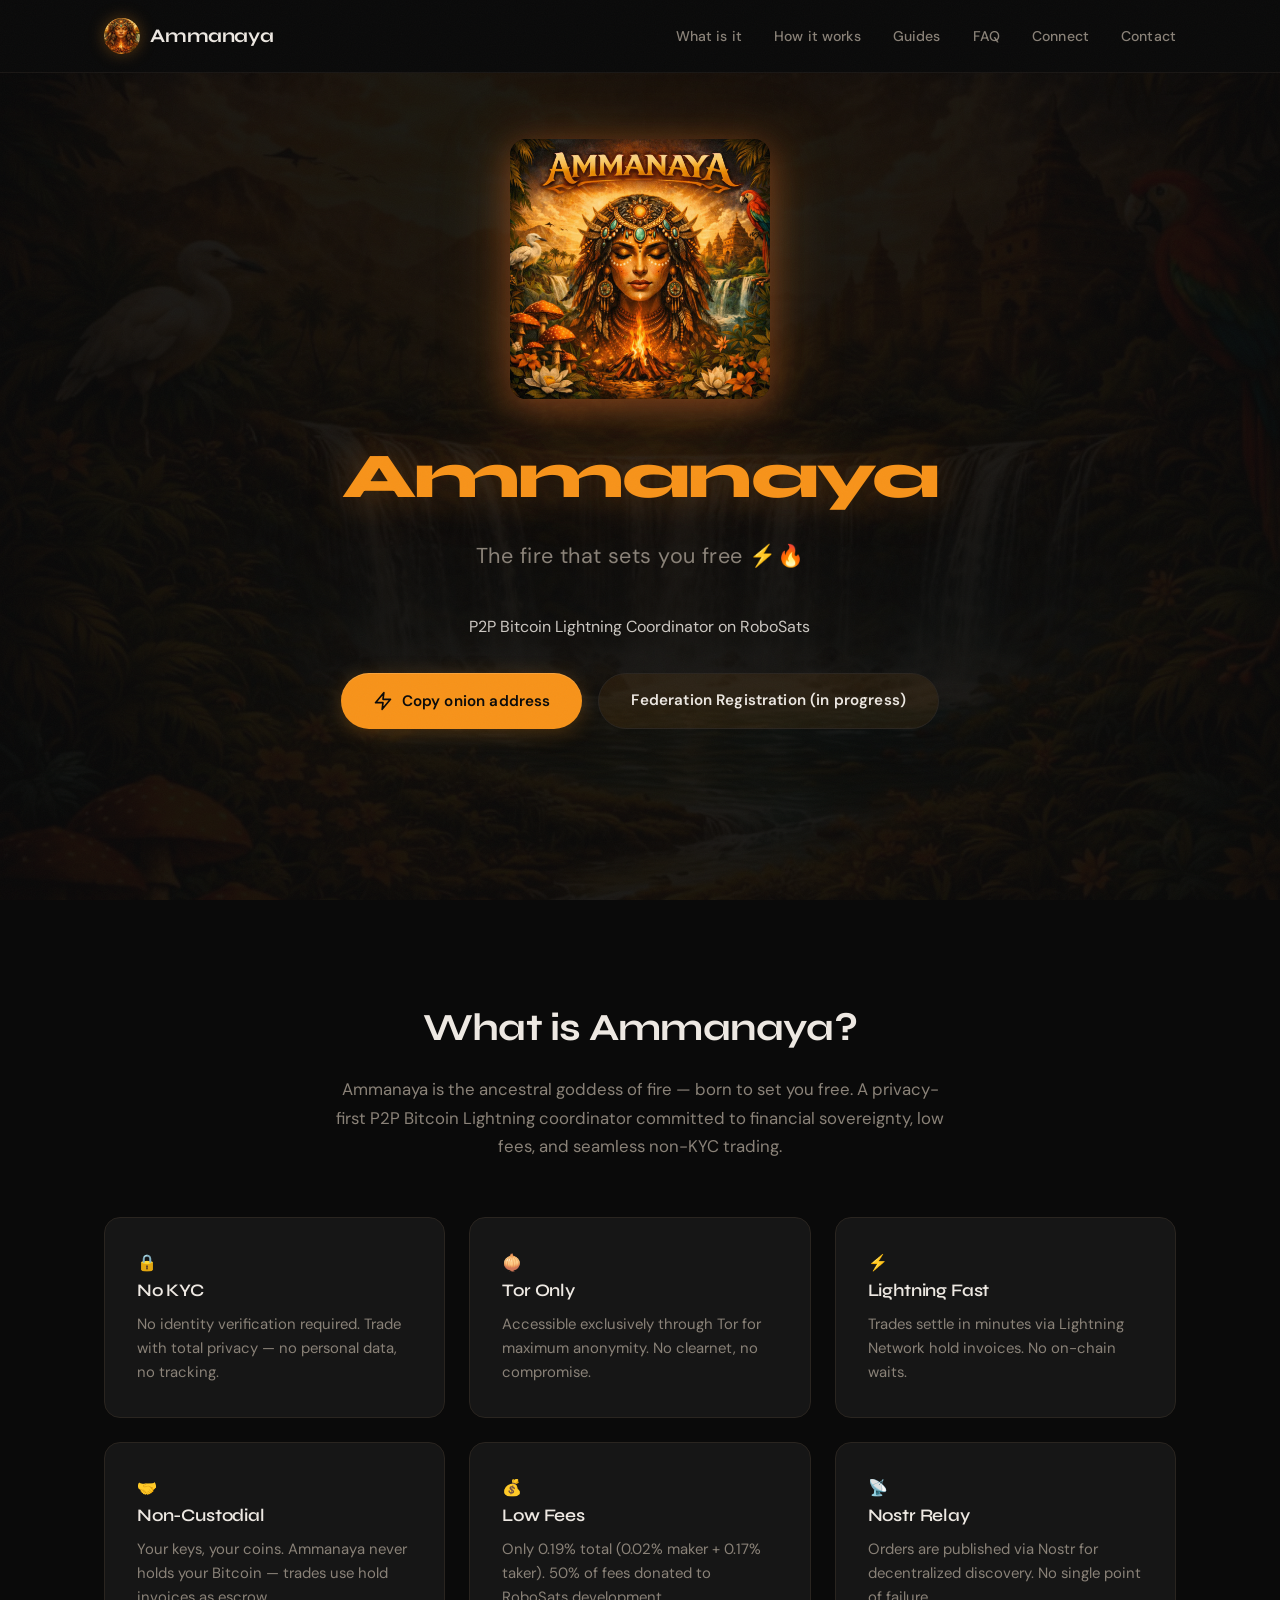
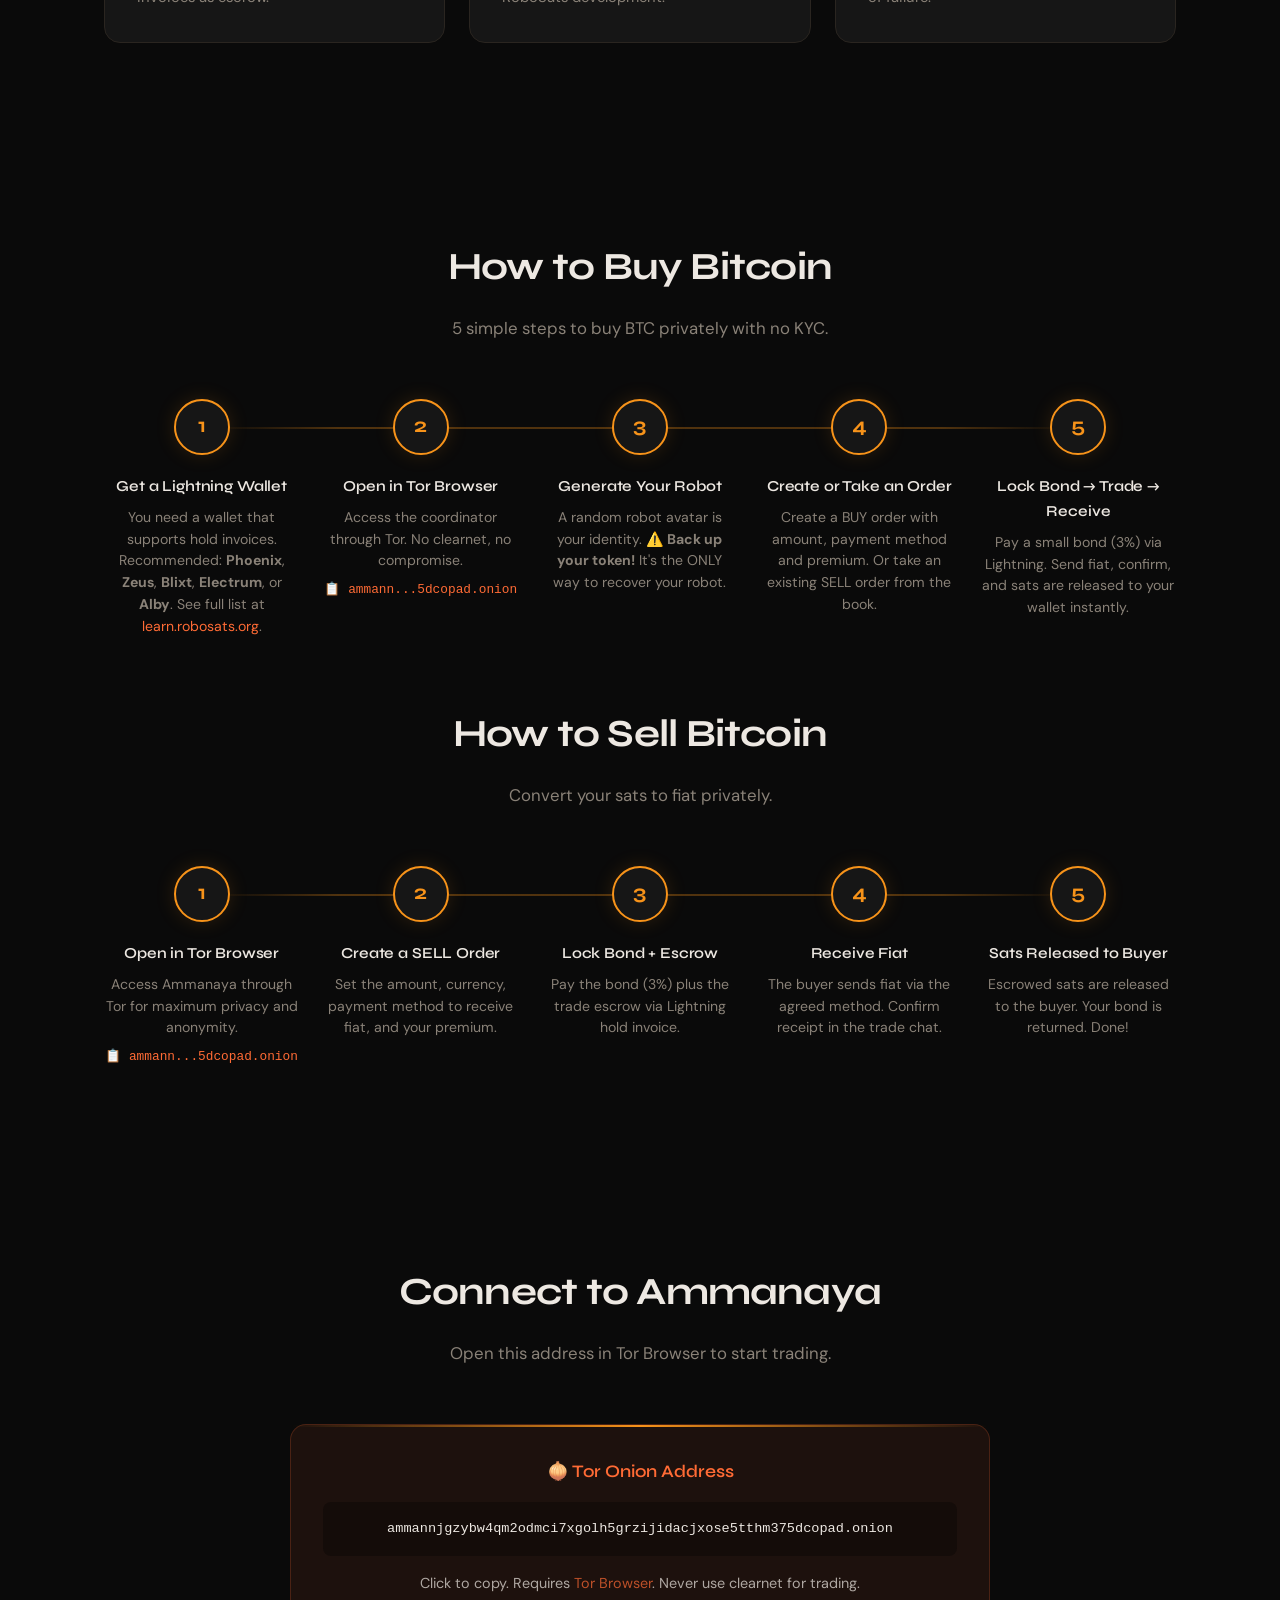
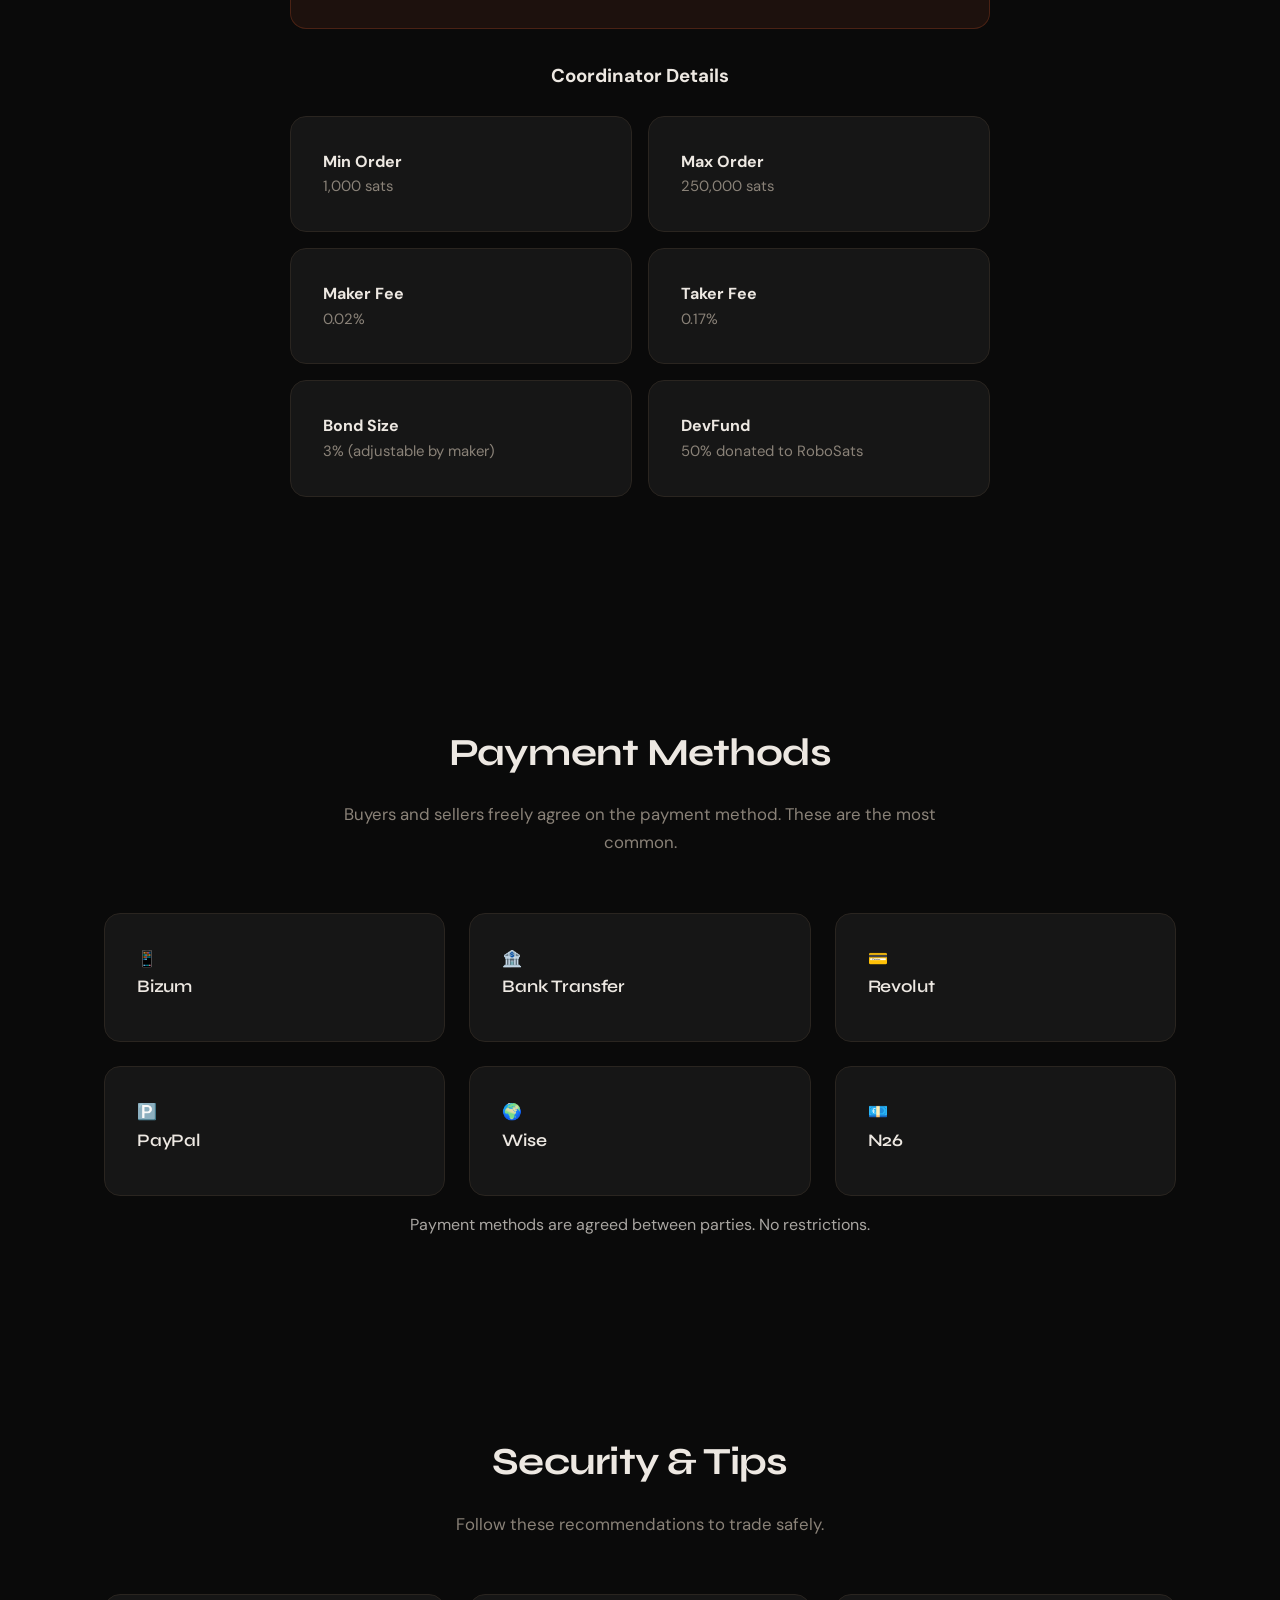
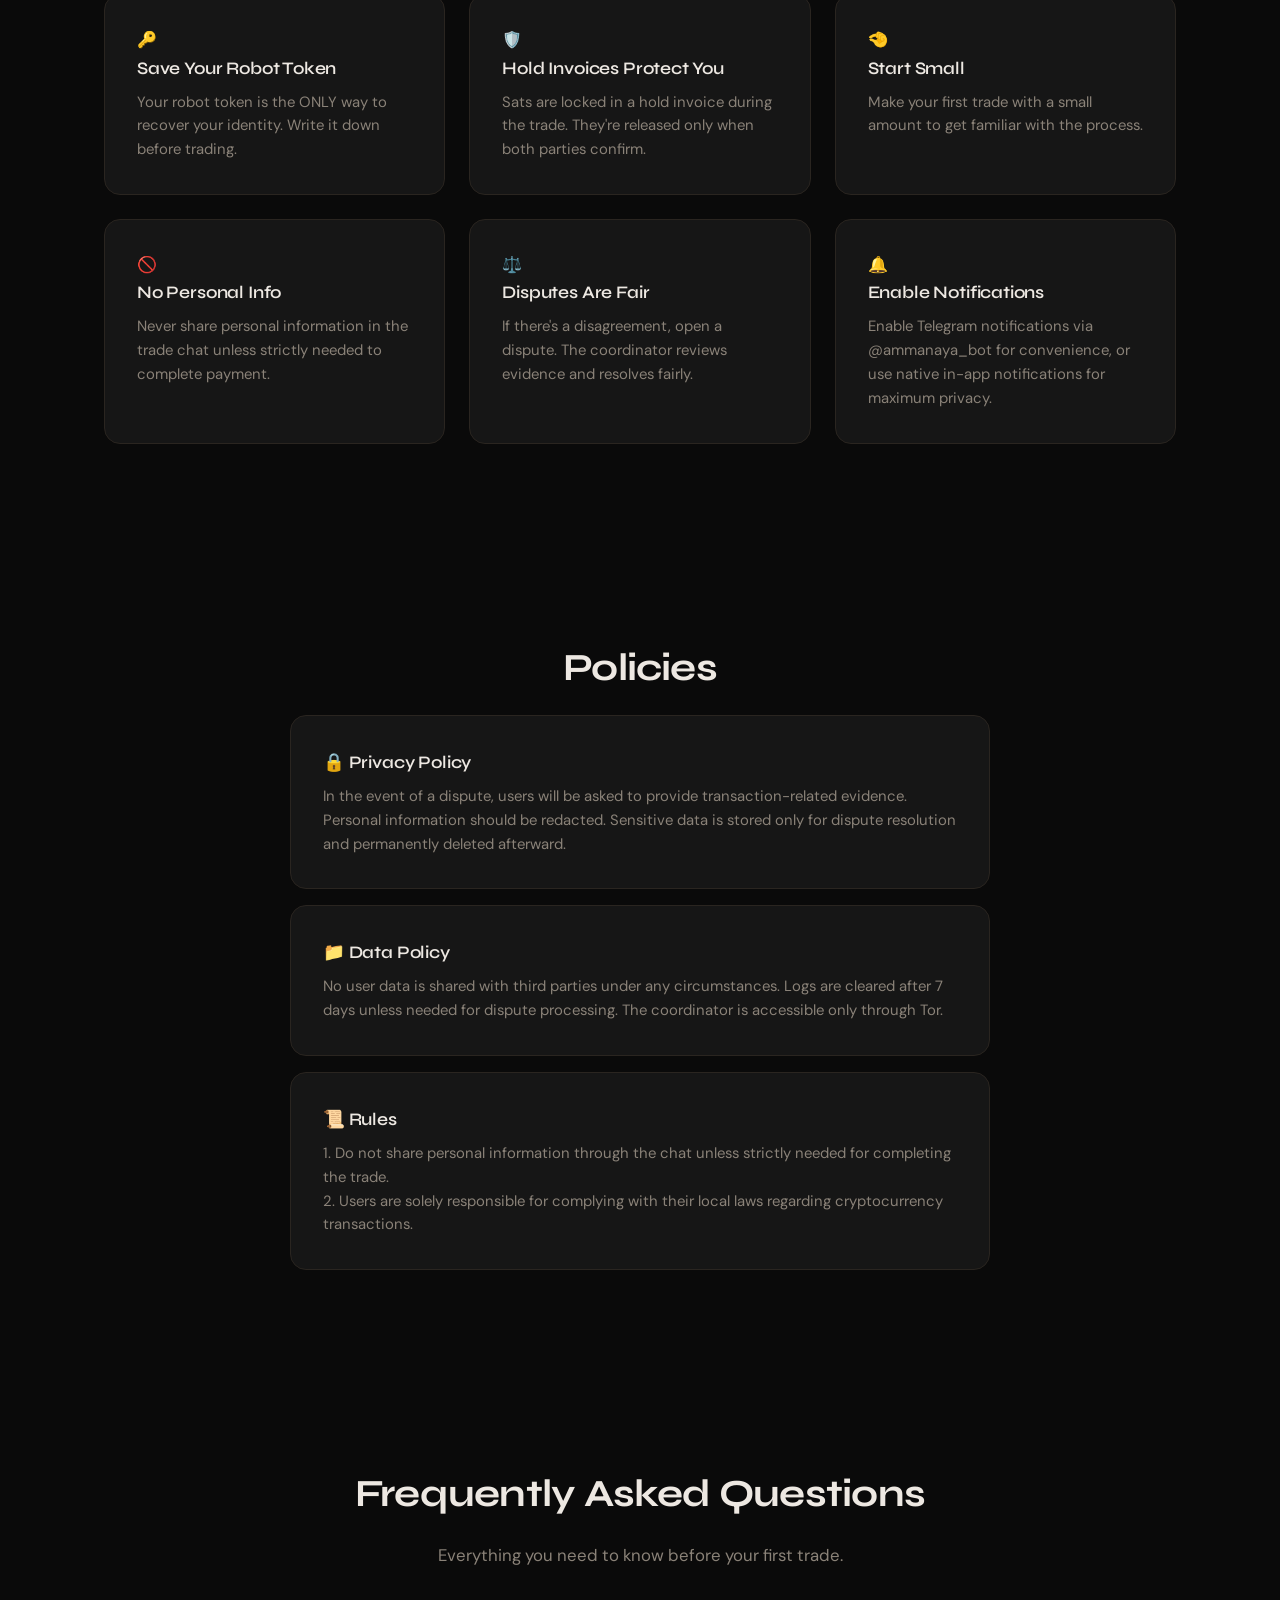
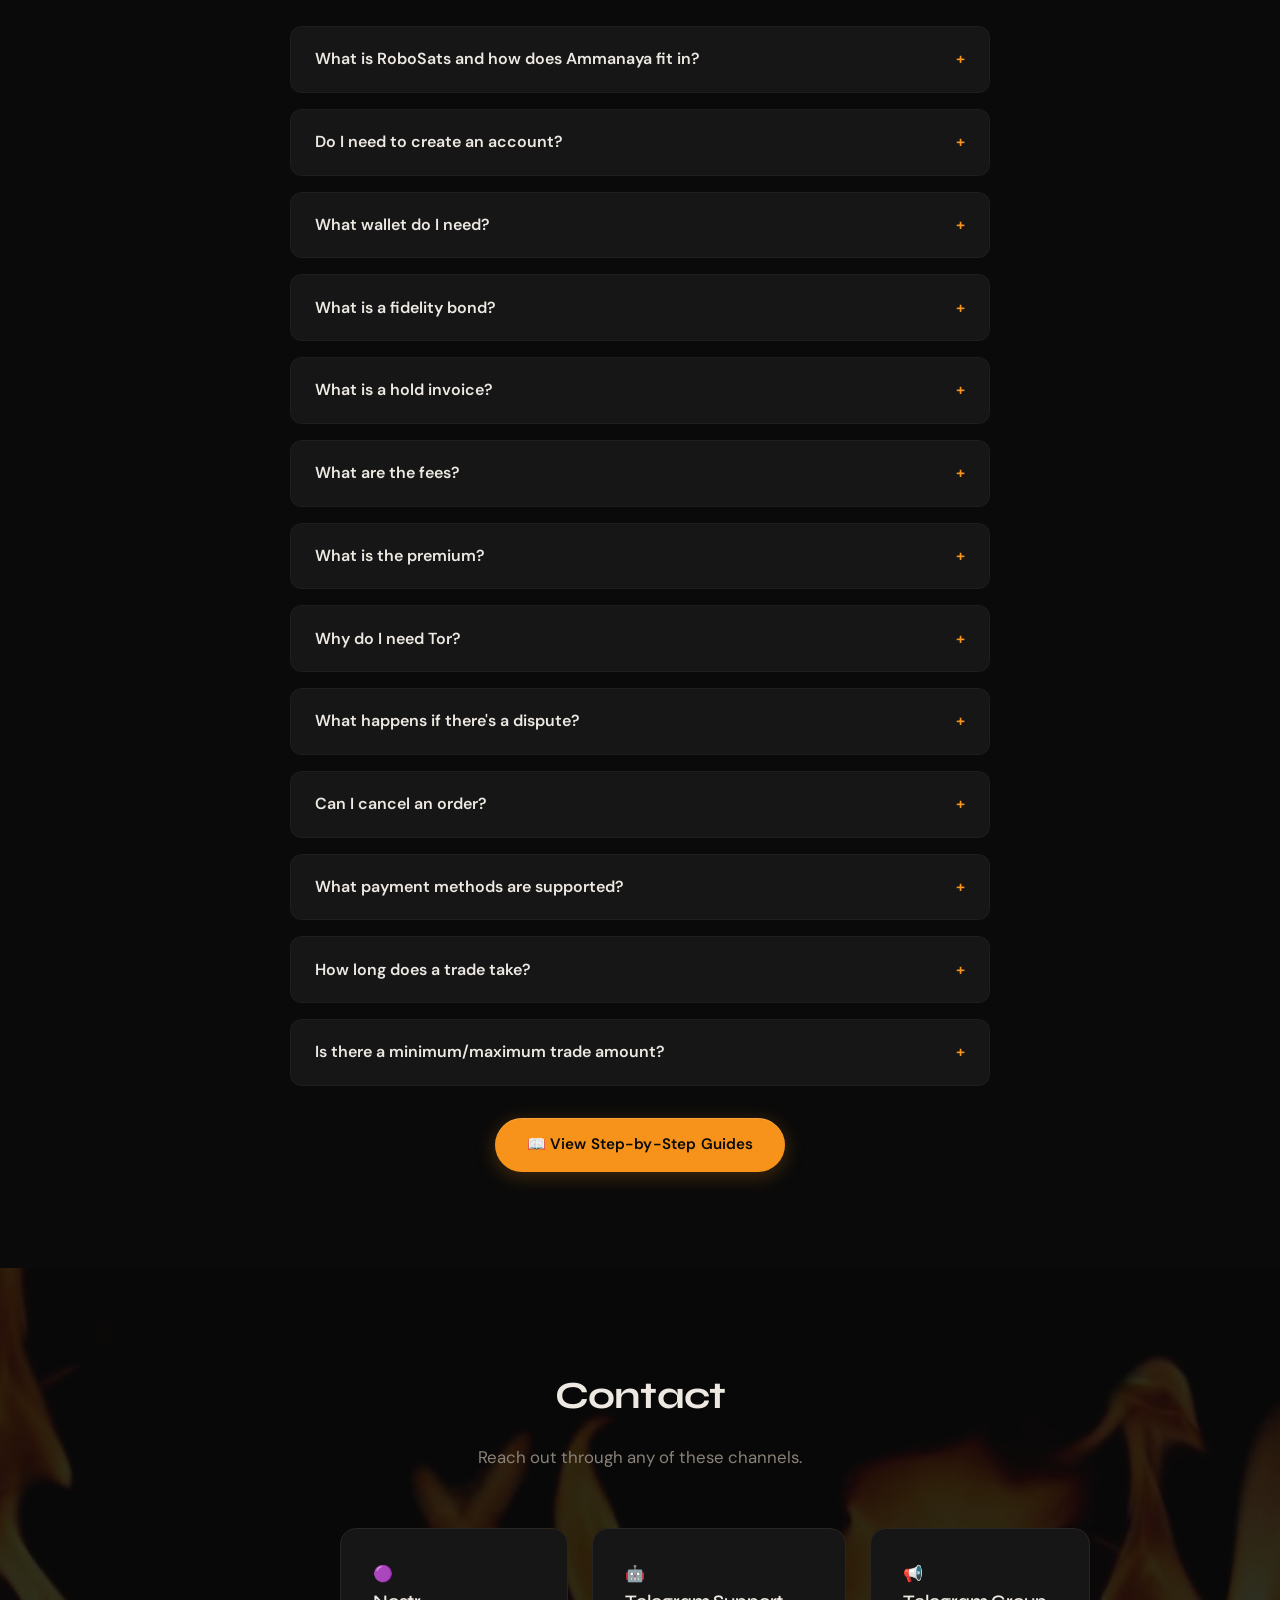
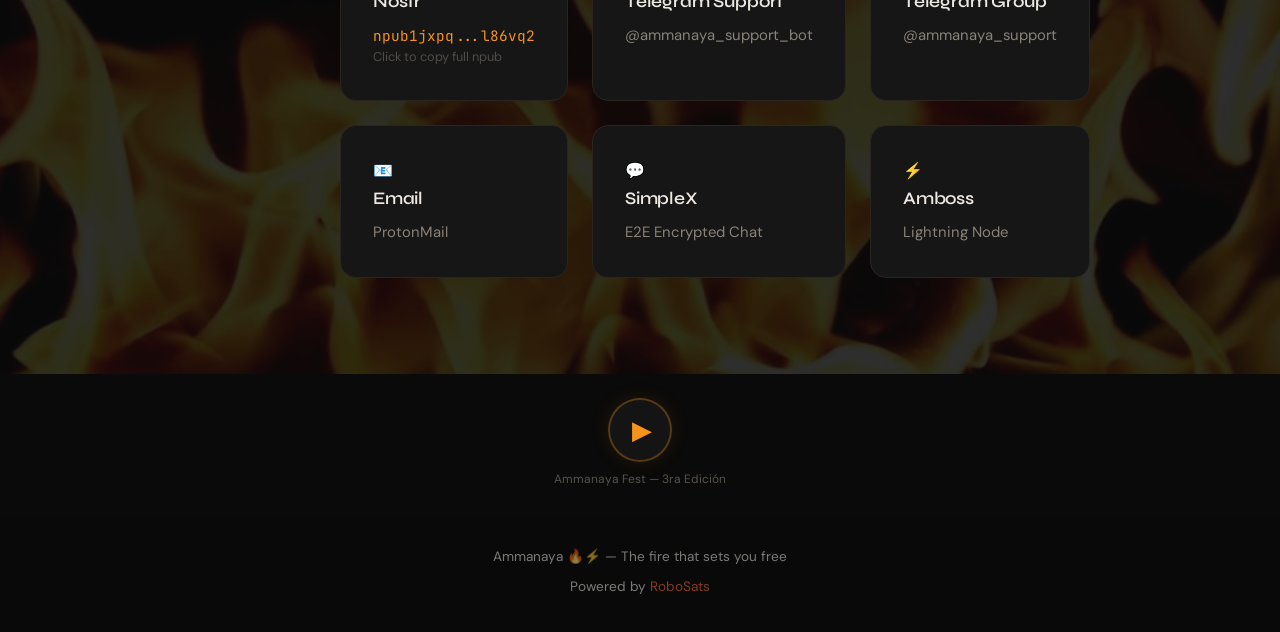
==== commit bece6603: "Custom play button: large circular dark button with orange glow" ====
--- a/index.html
+++ b/index.html
@@ -442,8 +442,32 @@
 
   <!-- MUSIC PLAYER -->
   <div style="text-align:center;padding:1.5rem 0;">
-    <iframe width="400" height="80" scrolling="no" frameborder="no" src="https://w.soundcloud.com/player/?url=https%3A//soundcloud.com/lahun-514628850/ammanaya-fest-3ra-edicion&color=%23f7931a&inverse=true&auto_play=false&show_user=false" style="border-radius:8px;max-width:90%;"></iframe>
+    <button id="music-btn" onclick="toggleMusic()" style="width:64px;height:64px;border-radius:50%;border:2px solid rgba(247,147,26,0.3);background:rgba(22,22,22,0.9);cursor:pointer;display:inline-flex;align-items:center;justify-content:center;transition:all 0.3s;box-shadow:0 0 20px rgba(247,147,26,0.1);" onmouseover="this.style.borderColor='#f7931a';this.style.boxShadow='0 0 30px rgba(247,147,26,0.25)'" onmouseout="this.style.borderColor='rgba(247,147,26,0.3)';this.style.boxShadow='0 0 20px rgba(247,147,26,0.1)'">
+      <span id="music-icon" style="color:#f7931a;font-size:1.6rem;margin-left:3px;">▶</span>
+    </button>
+    <p style="color:var(--text-secondary);font-size:0.75rem;margin-top:0.5rem;opacity:0.6;">Ammanaya Fest — 3ra Edición</p>
+    <audio id="music-audio" src="https://feeds.soundcloud.com/stream/1949549682-lahun-514628850-ammanaya-fest-3ra-edicion.mp3" preload="none"></audio>
   </div>
+  <script>
+    function toggleMusic() {
+      const audio = document.getElementById('music-audio');
+      const icon = document.getElementById('music-icon');
+      const btn = document.getElementById('music-btn');
+      if (audio.paused) {
+        audio.play();
+        icon.textContent = '⏸';
+        icon.style.marginLeft = '0';
+        btn.style.borderColor = '#f7931a';
+        btn.style.boxShadow = '0 0 30px rgba(247,147,26,0.3)';
+      } else {
+        audio.pause();
+        icon.textContent = '▶';
+        icon.style.marginLeft = '3px';
+        btn.style.borderColor = 'rgba(247,147,26,0.3)';
+        btn.style.boxShadow = '0 0 20px rgba(247,147,26,0.1)';
+      }
+    }
+  </script>
 
   <!-- FOOTER -->
   <footer style="padding:2rem;text-align:center;opacity:0.5;font-size:0.85rem;background:rgba(10,10,10,0.93);">
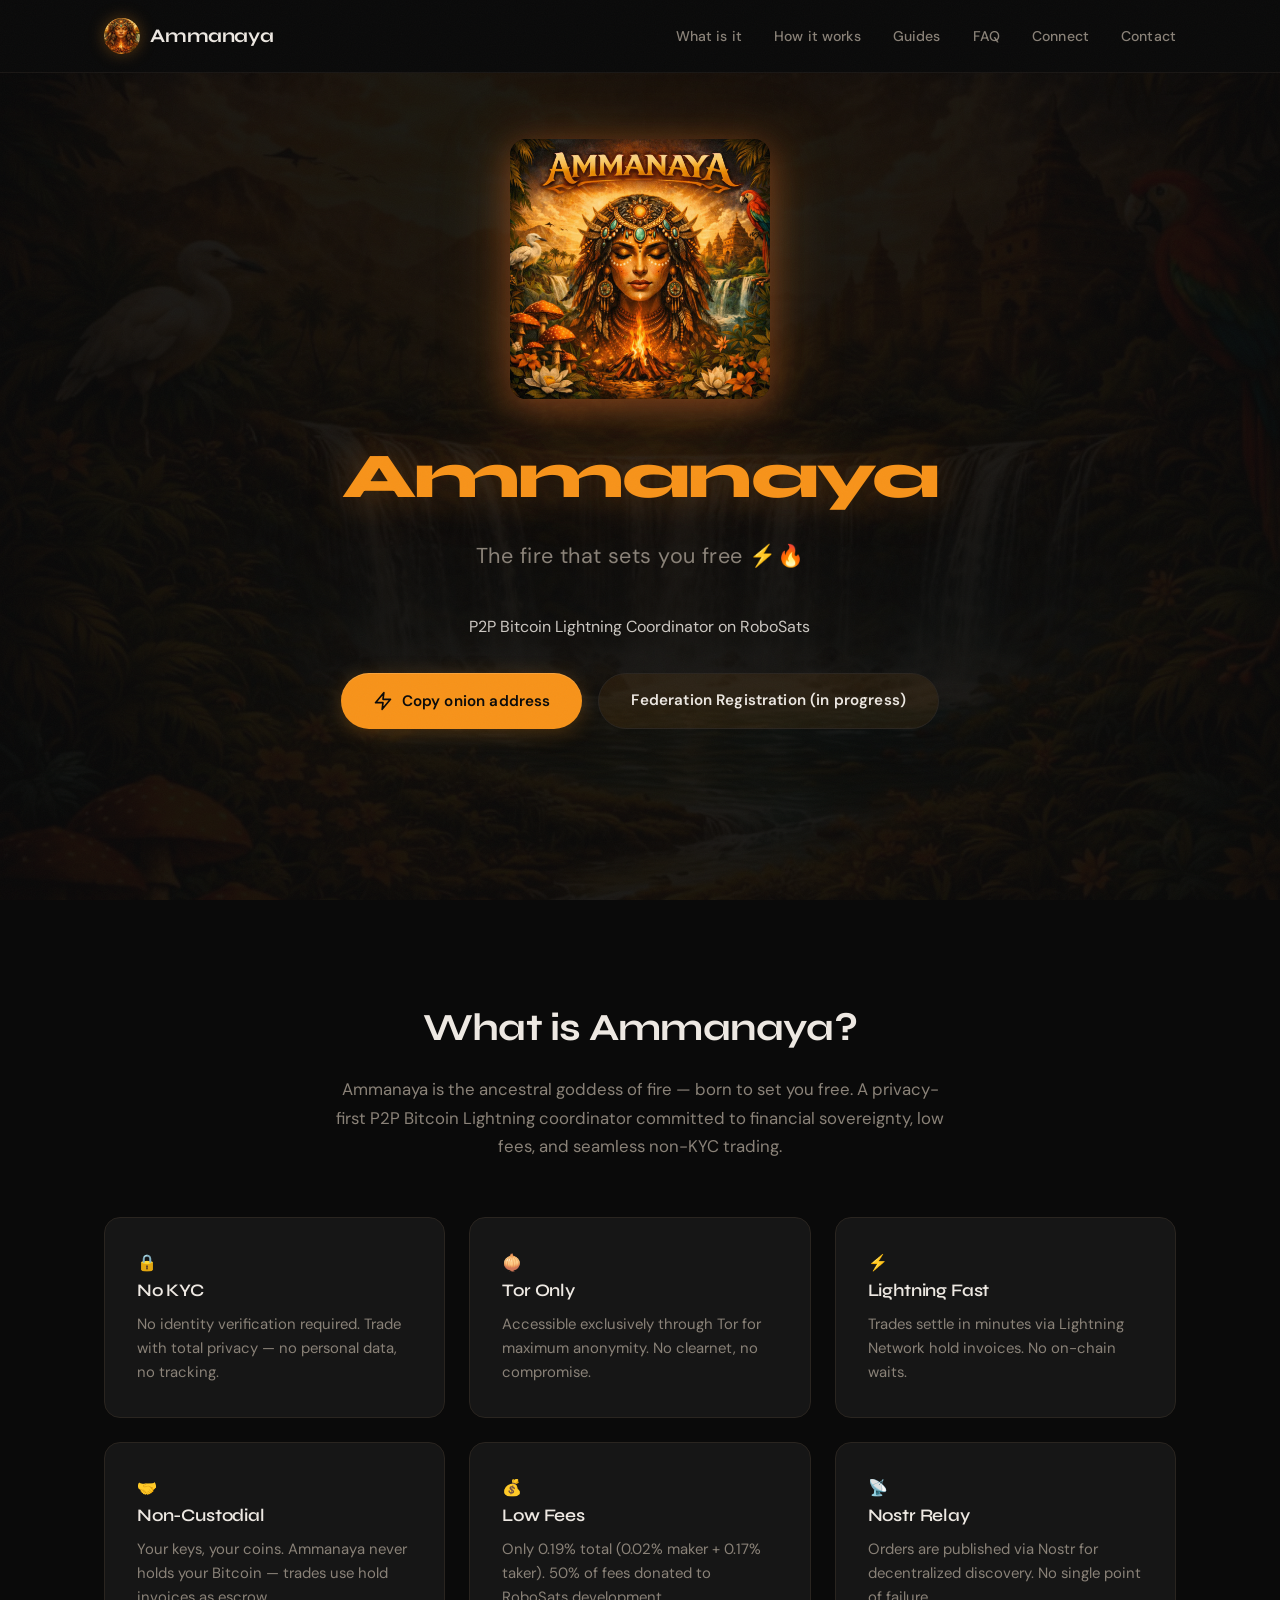
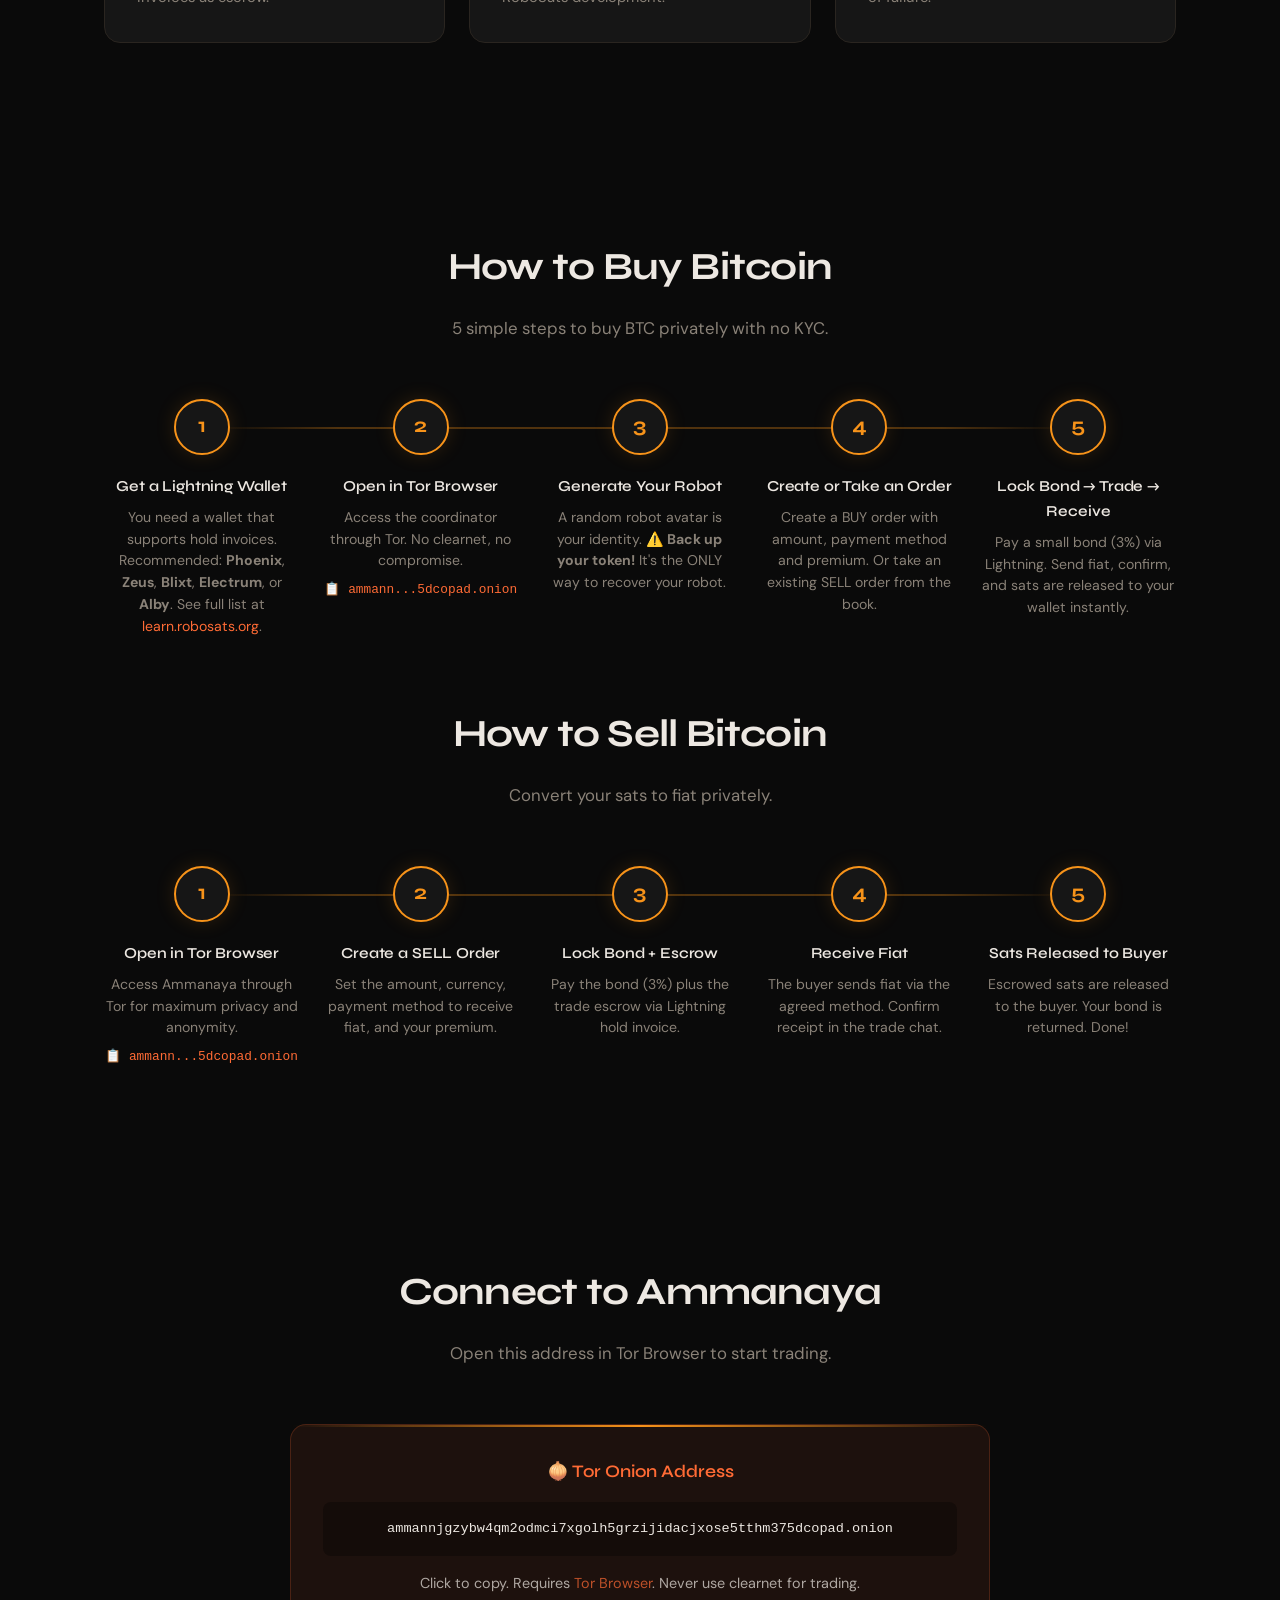
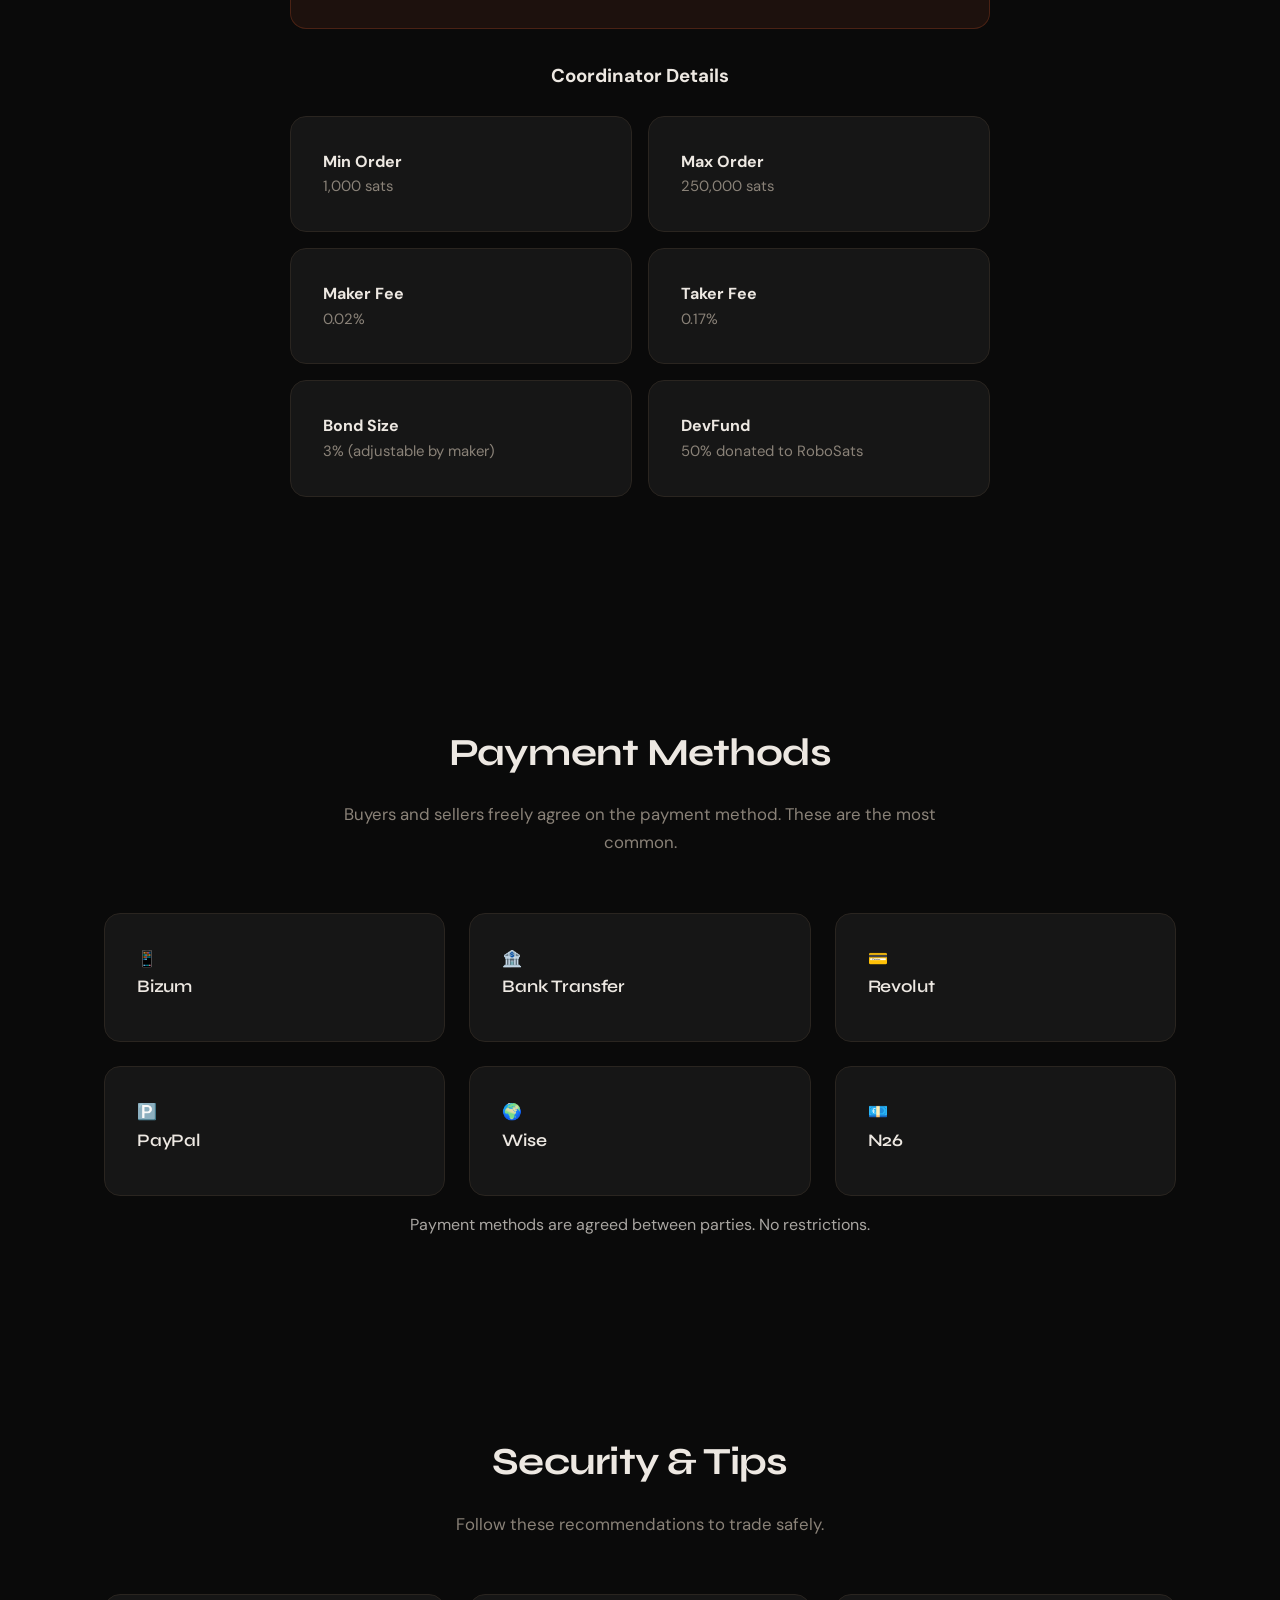
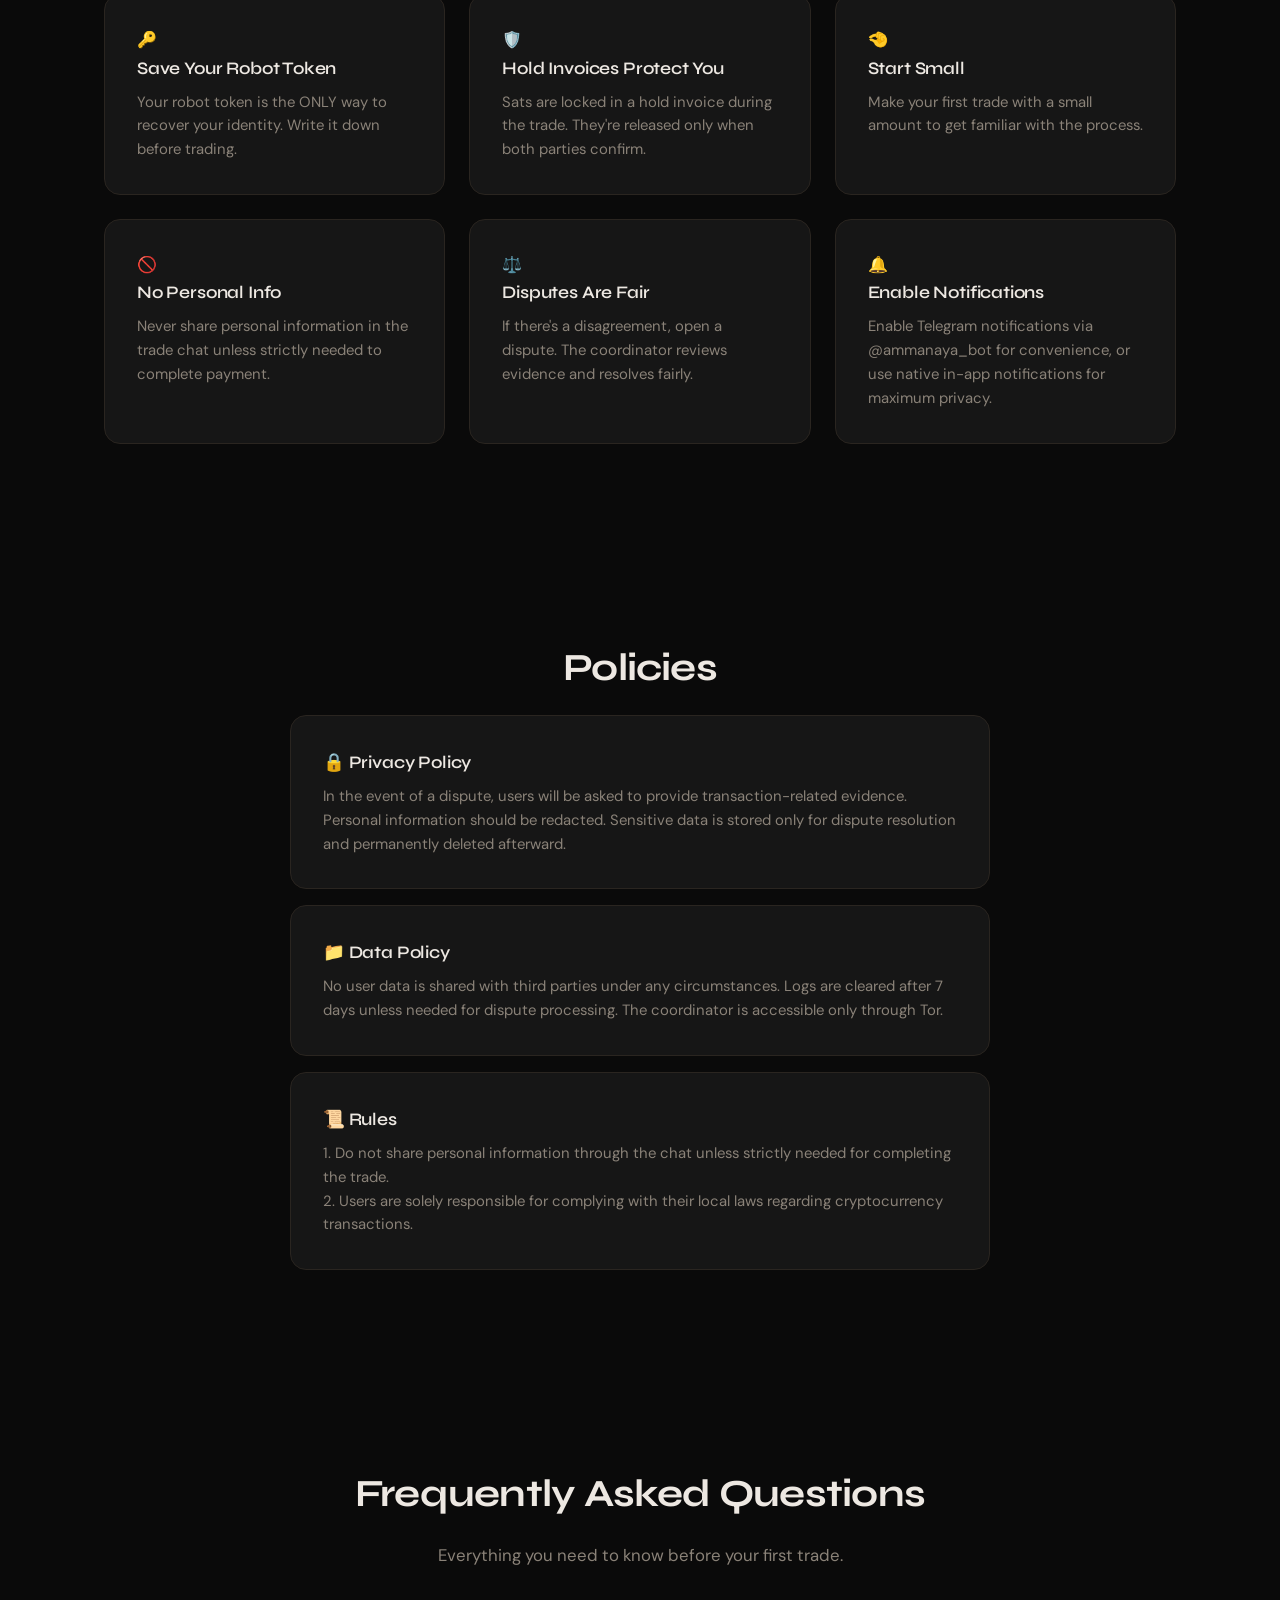
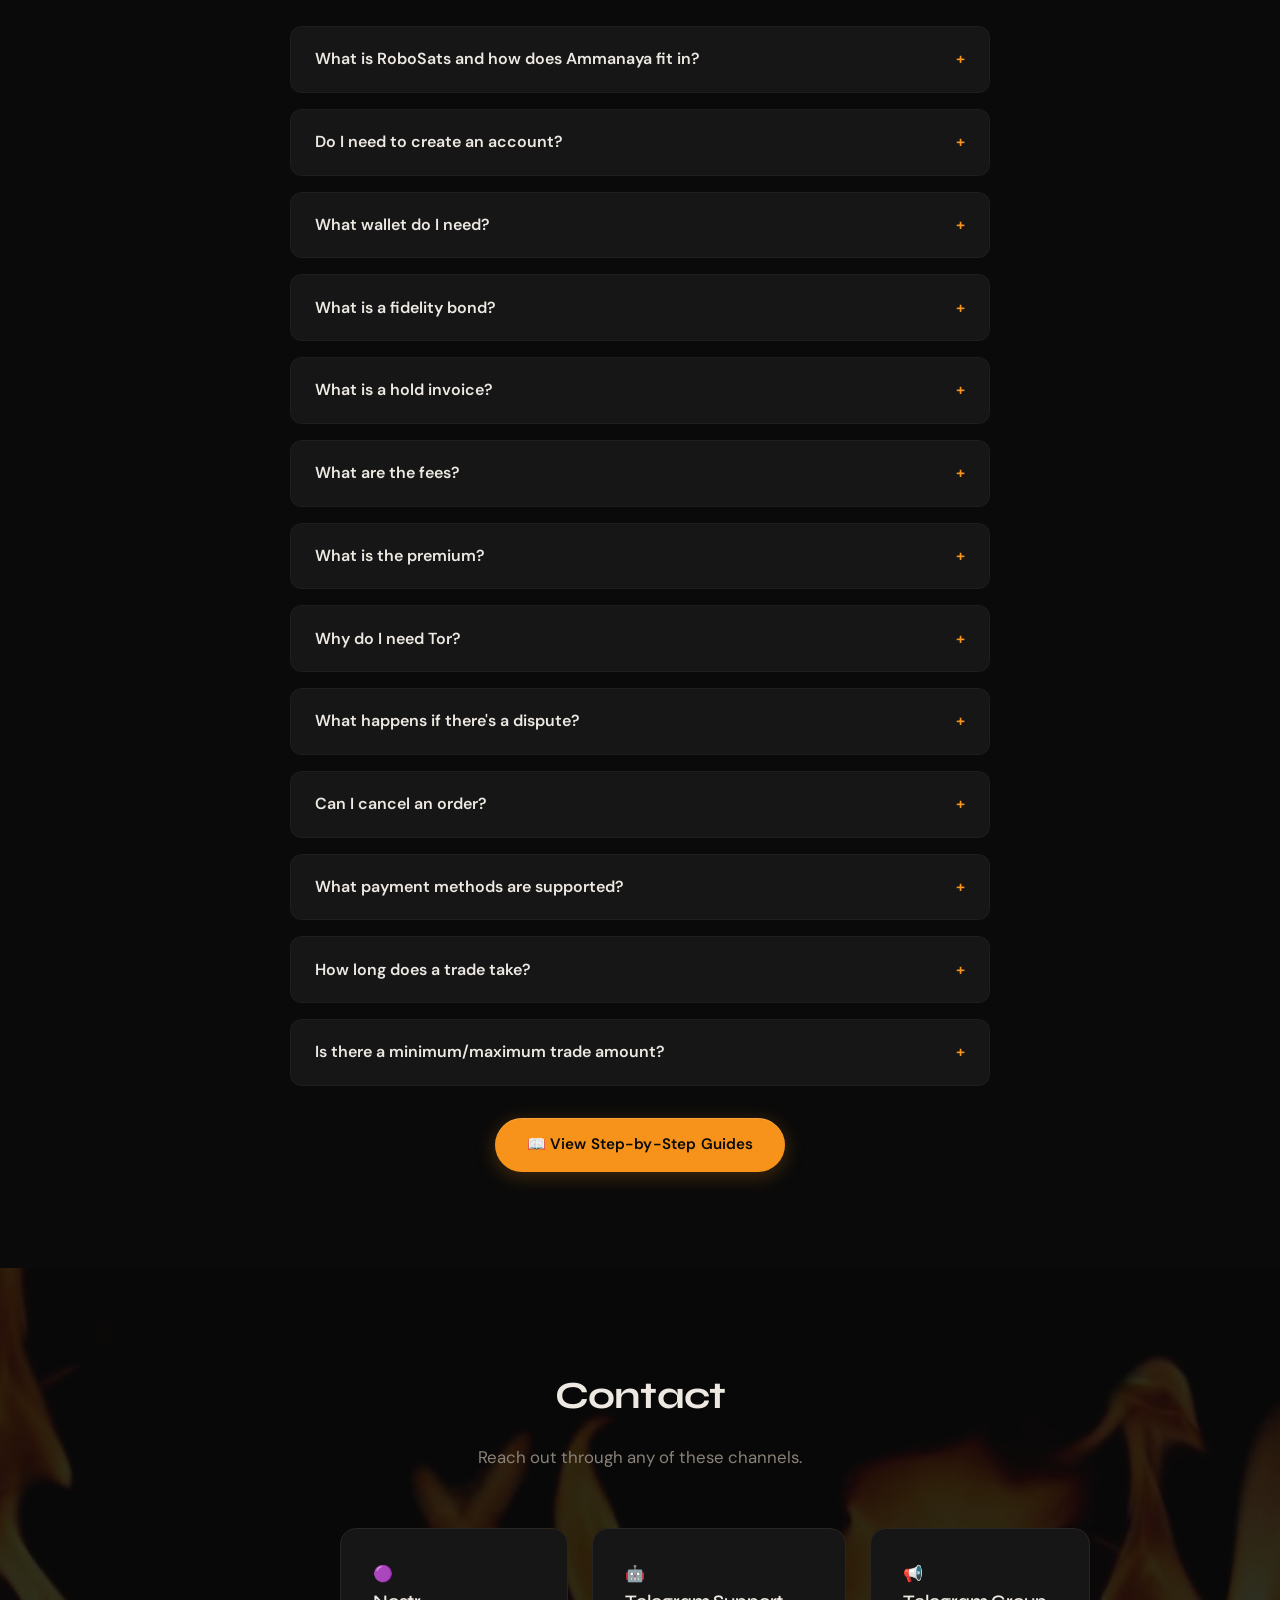
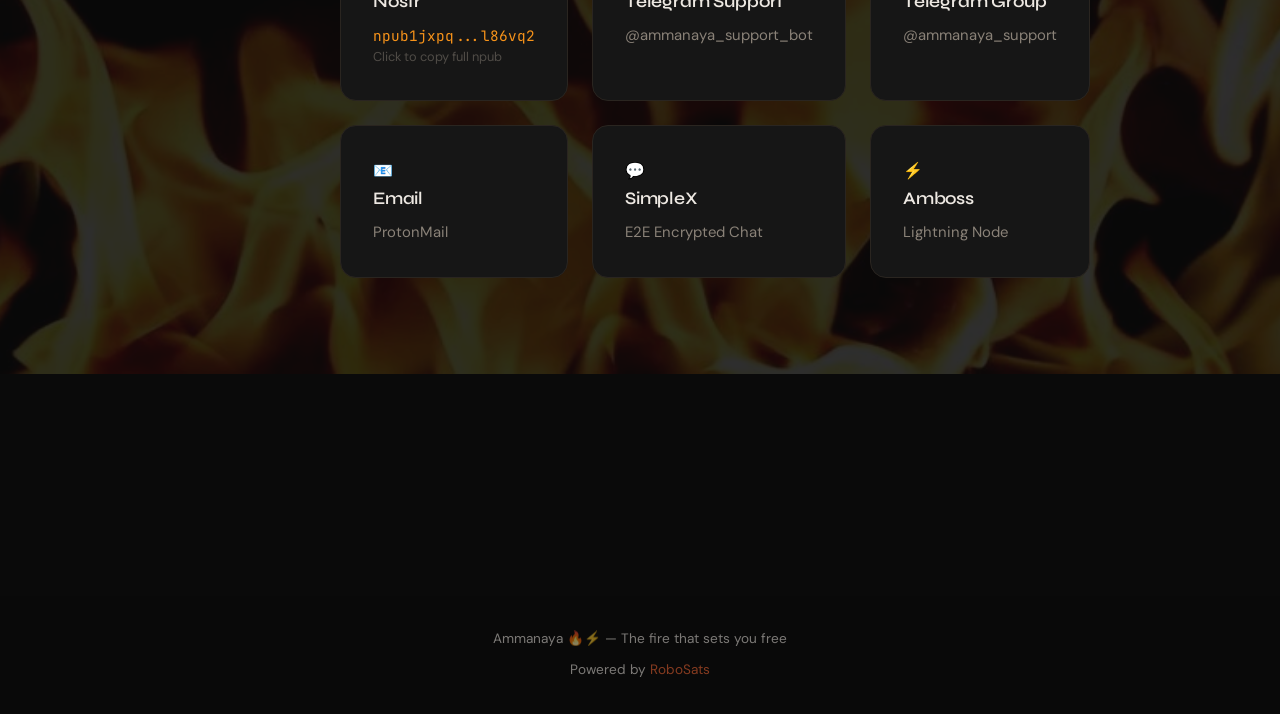
==== commit 722a0c91: "SoundCloud visual player with dark filter, play/scrub controls" ====
--- a/index.html
+++ b/index.html
@@ -442,32 +442,8 @@
 
   <!-- MUSIC PLAYER -->
   <div style="text-align:center;padding:1.5rem 0;">
-    <button id="music-btn" onclick="toggleMusic()" style="width:64px;height:64px;border-radius:50%;border:2px solid rgba(247,147,26,0.3);background:rgba(22,22,22,0.9);cursor:pointer;display:inline-flex;align-items:center;justify-content:center;transition:all 0.3s;box-shadow:0 0 20px rgba(247,147,26,0.1);" onmouseover="this.style.borderColor='#f7931a';this.style.boxShadow='0 0 30px rgba(247,147,26,0.25)'" onmouseout="this.style.borderColor='rgba(247,147,26,0.3)';this.style.boxShadow='0 0 20px rgba(247,147,26,0.1)'">
-      <span id="music-icon" style="color:#f7931a;font-size:1.6rem;margin-left:3px;">▶</span>
-    </button>
-    <p style="color:var(--text-secondary);font-size:0.75rem;margin-top:0.5rem;opacity:0.6;">Ammanaya Fest — 3ra Edición</p>
-    <audio id="music-audio" src="https://feeds.soundcloud.com/stream/1949549682-lahun-514628850-ammanaya-fest-3ra-edicion.mp3" preload="none"></audio>
+    <iframe width="300" height="166" scrolling="no" frameborder="no" allow="autoplay" src="https://w.soundcloud.com/player/?url=https%3A//soundcloud.com/lahun-514628850/ammanaya-fest-3ra-edicion&color=%23f7931a&auto_play=false&hide_related=true&show_comments=false&show_user=false&show_reposts=false&show_teaser=false&visual=true" style="border-radius:12px;max-width:90%;filter:brightness(0.7) saturate(1.2);"></iframe>
   </div>
-  <script>
-    function toggleMusic() {
-      const audio = document.getElementById('music-audio');
-      const icon = document.getElementById('music-icon');
-      const btn = document.getElementById('music-btn');
-      if (audio.paused) {
-        audio.play();
-        icon.textContent = '⏸';
-        icon.style.marginLeft = '0';
-        btn.style.borderColor = '#f7931a';
-        btn.style.boxShadow = '0 0 30px rgba(247,147,26,0.3)';
-      } else {
-        audio.pause();
-        icon.textContent = '▶';
-        icon.style.marginLeft = '3px';
-        btn.style.borderColor = 'rgba(247,147,26,0.3)';
-        btn.style.boxShadow = '0 0 20px rgba(247,147,26,0.1)';
-      }
-    }
-  </script>
 
   <!-- FOOTER -->
   <footer style="padding:2rem;text-align:center;opacity:0.5;font-size:0.85rem;background:rgba(10,10,10,0.93);">
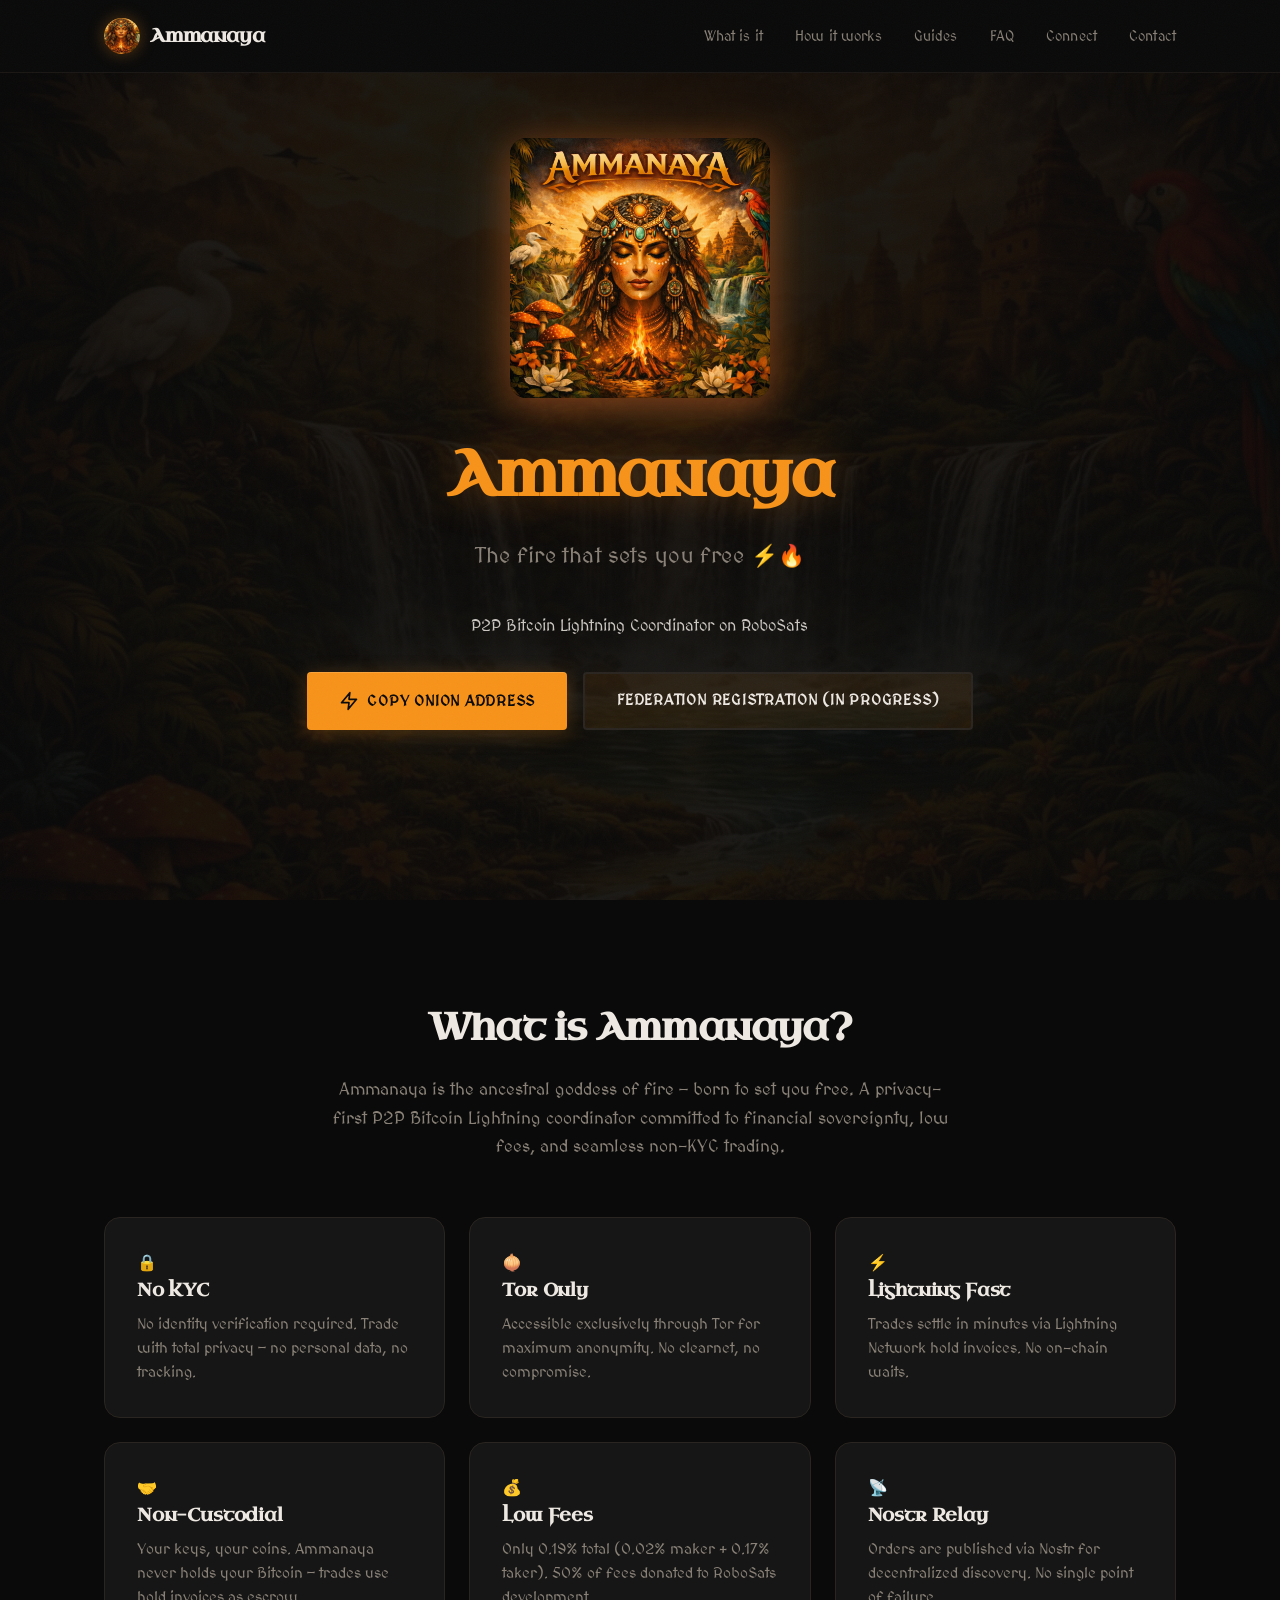
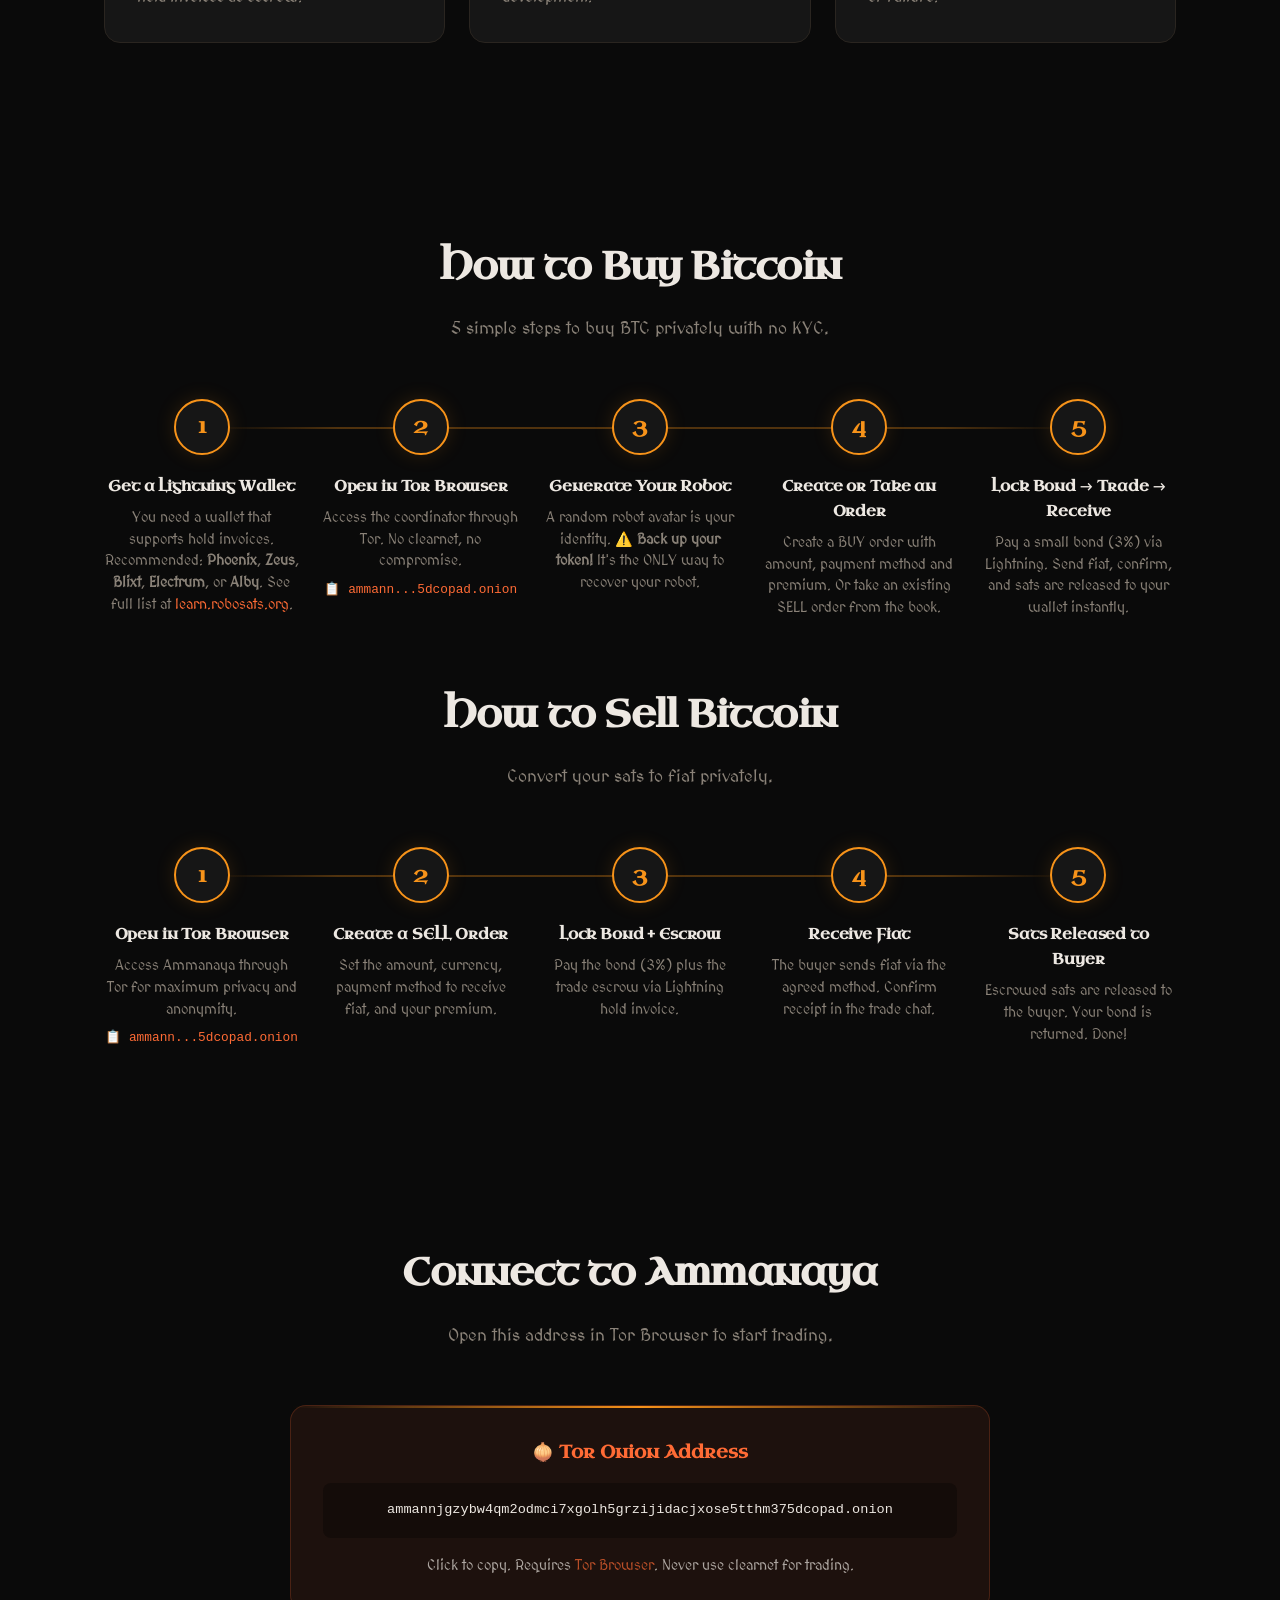
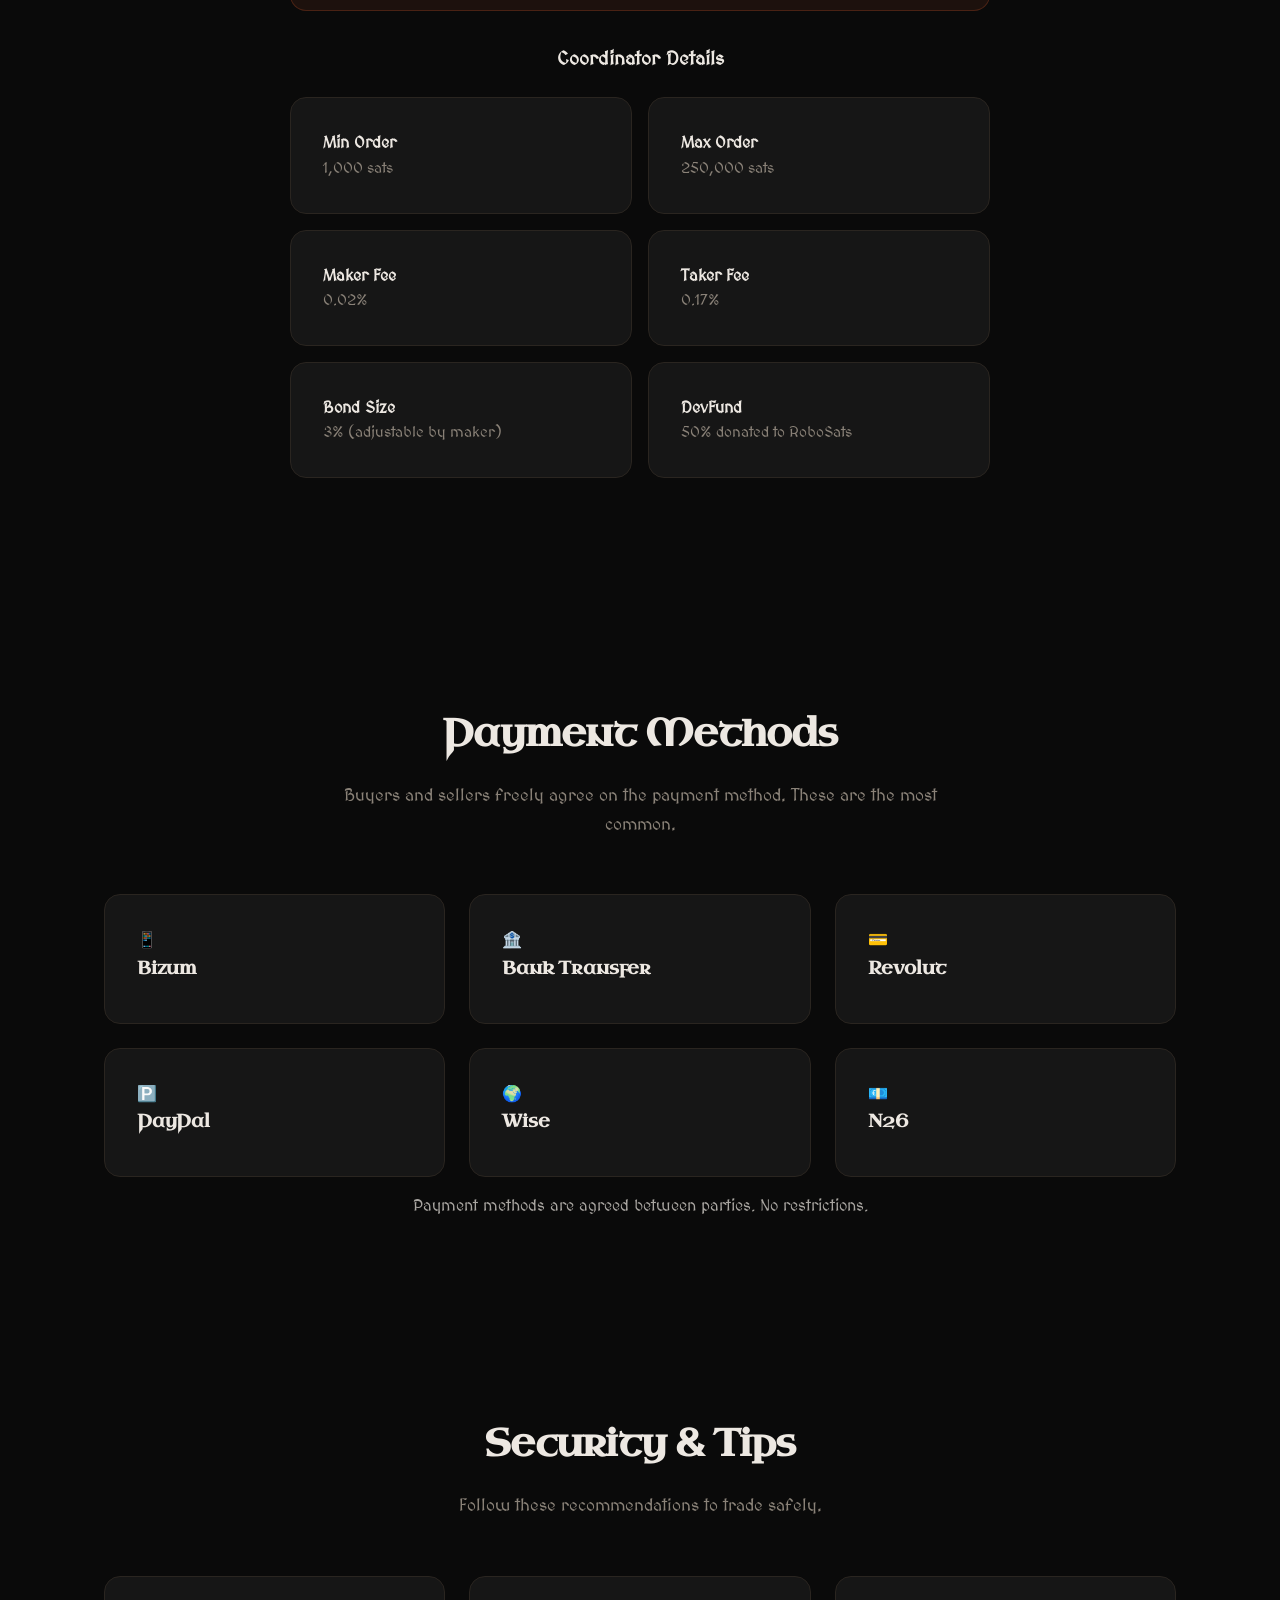
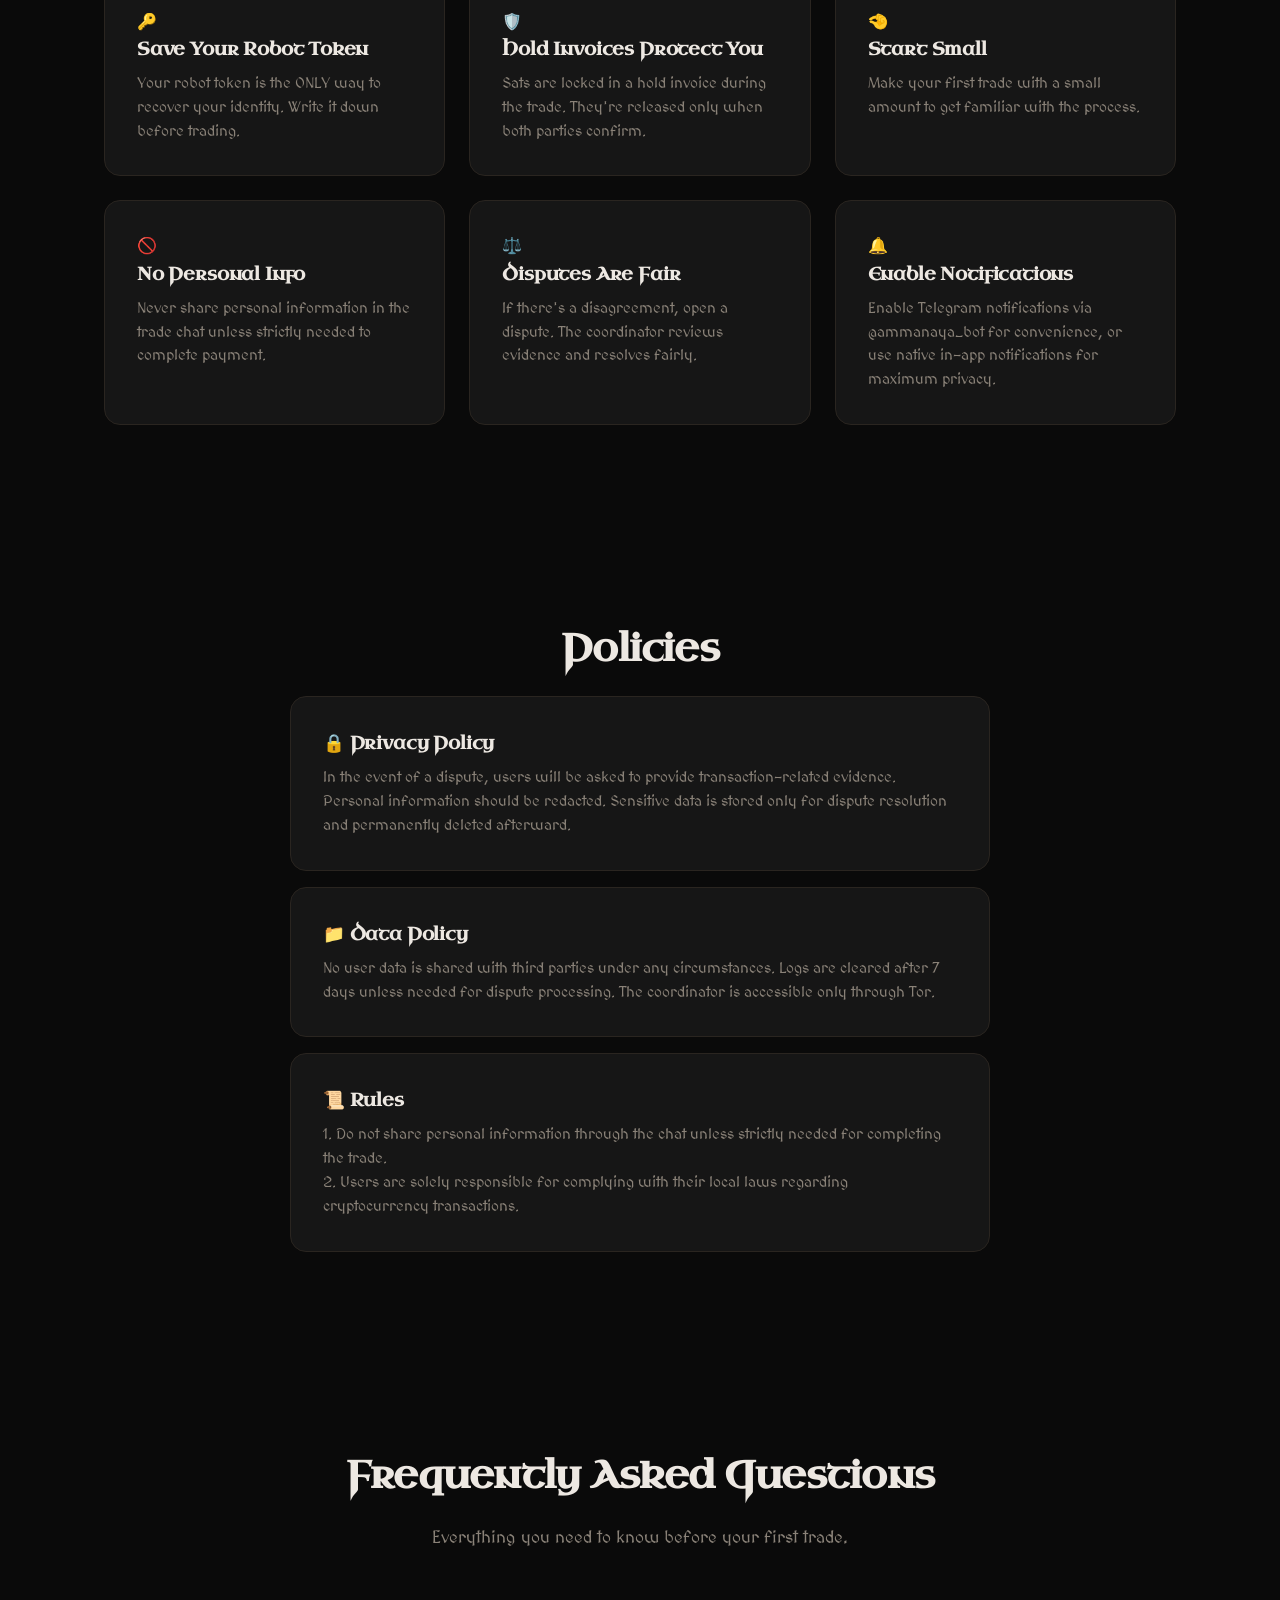
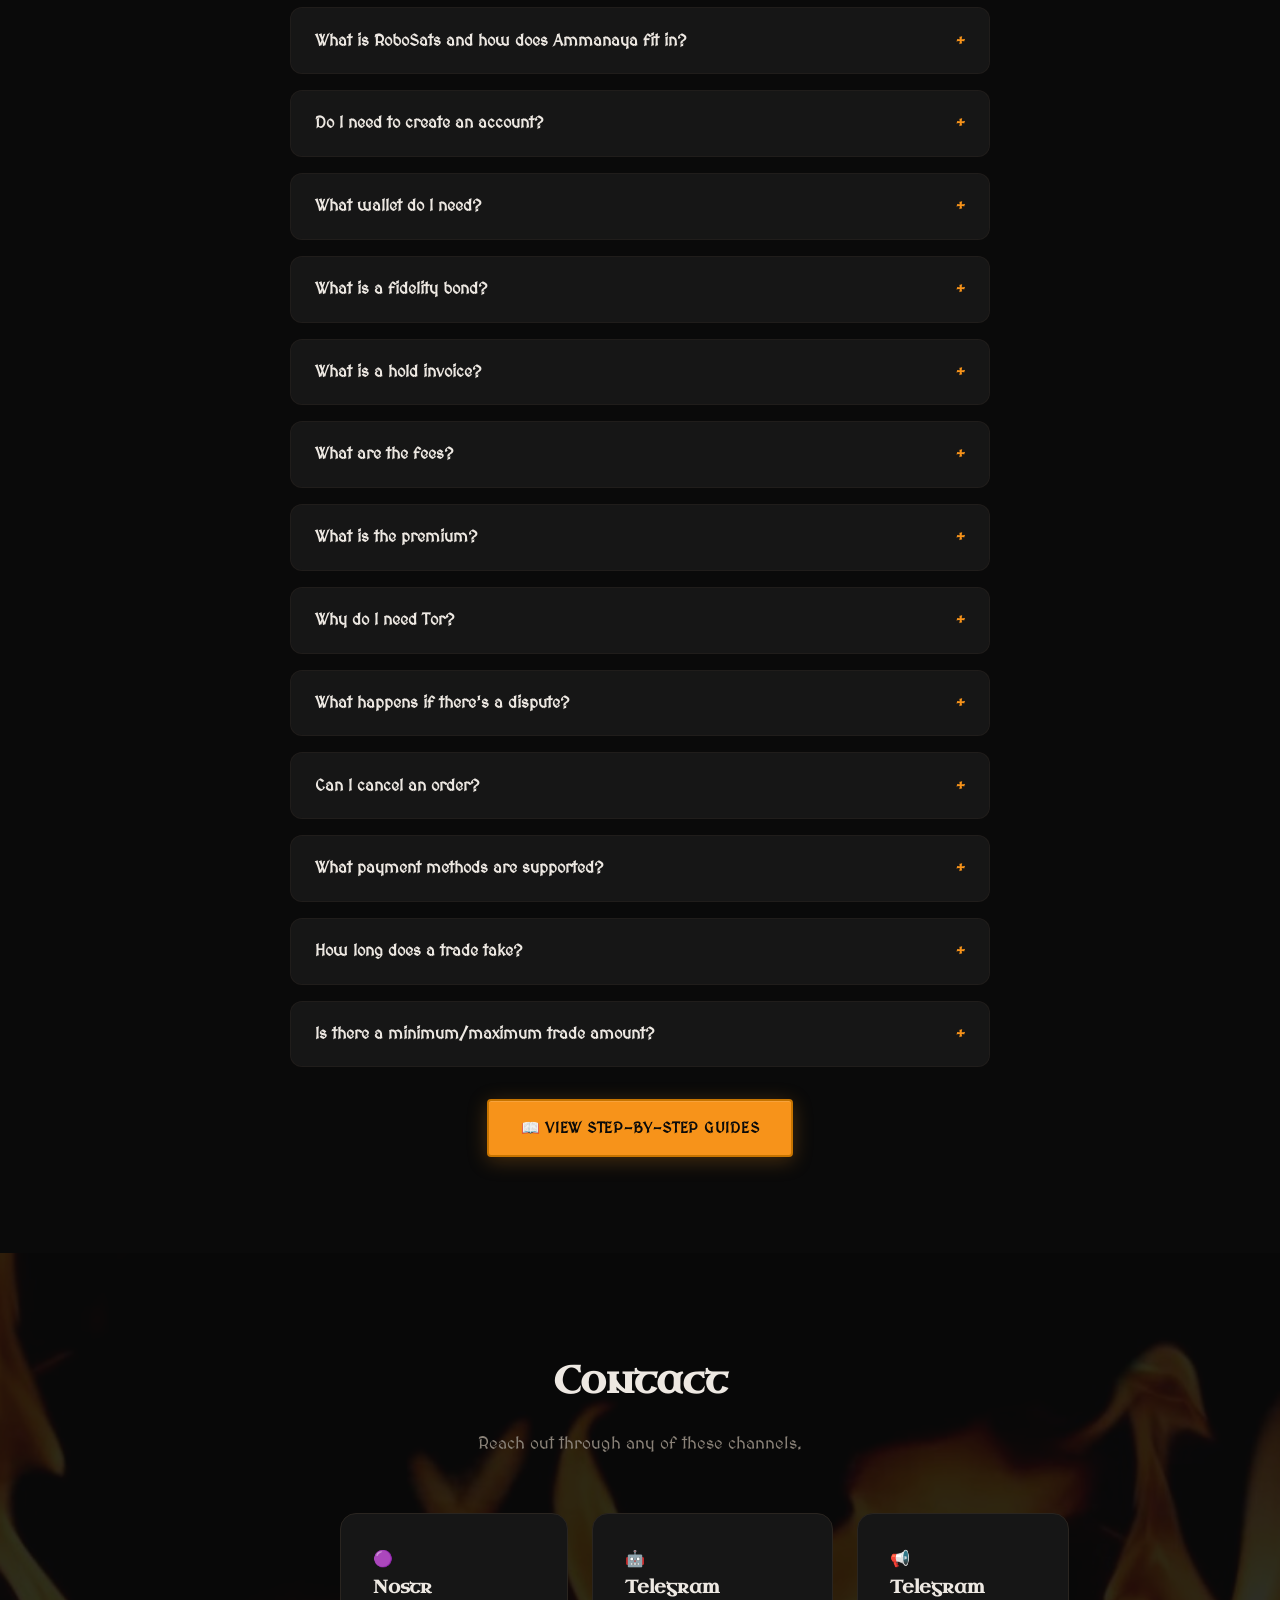
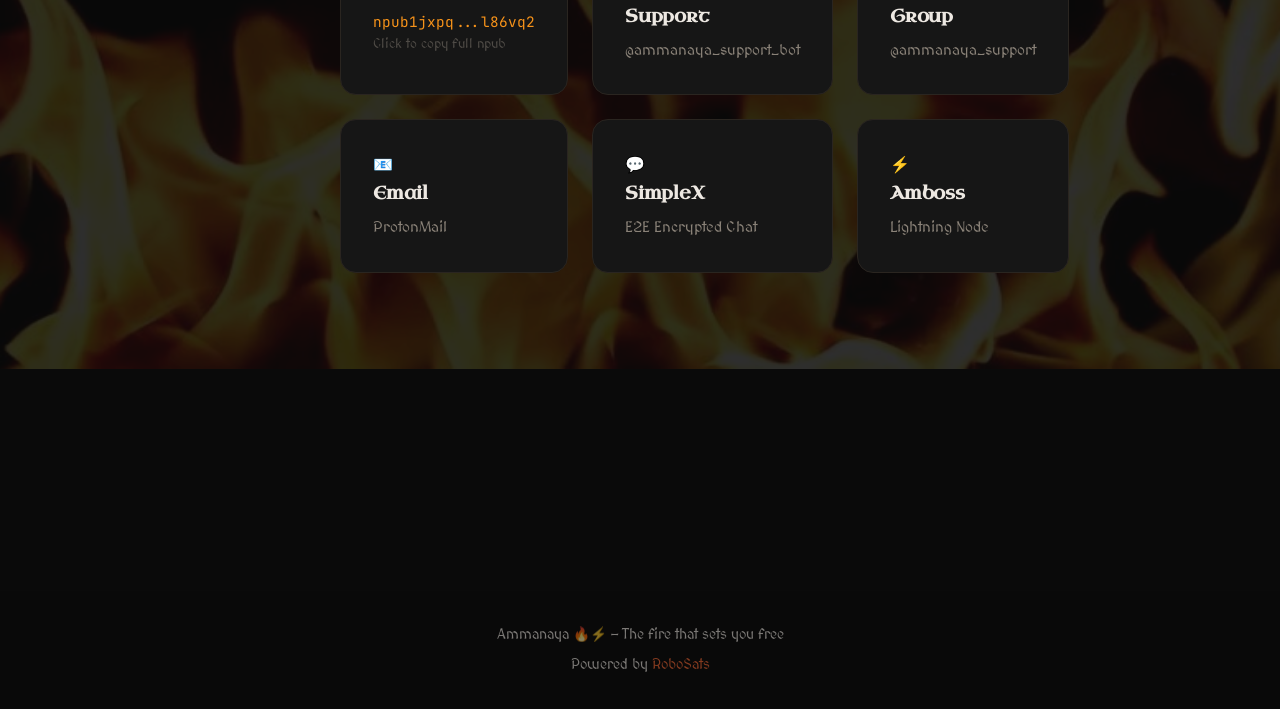
==== commit ab190246: "Style: Jumanji-themed fonts and angular button borders Swap body font to MedievalSharp and display f" ====
--- a/index.html
+++ b/index.html
@@ -8,7 +8,7 @@
   <link rel="icon" href="ammanaya.png" type="image/png">
   <link rel="preconnect" href="https://fonts.googleapis.com">
   <link rel="preconnect" href="https://fonts.gstatic.com" crossorigin>
-  <link href="https://fonts.googleapis.com/css2?family=DM+Sans:wght@400;500;600;700&family=JetBrains+Mono:wght@400;500&family=Syne:wght@600;700;800&display=swap" rel="stylesheet">
+  <link href="https://fonts.googleapis.com/css2?family=DM+Sans:wght@400;500;600;700&family=JetBrains+Mono:wght@400;500&family=Syne:wght@600;700;800&family=MedievalSharp&family=Uncial+Antiqua&display=swap" rel="stylesheet">
   <link rel="stylesheet" href="css/styles.css">
 </head>
 <body>
--- a/css/styles.css
+++ b/css/styles.css
@@ -17,8 +17,8 @@
   --container-width: 1120px;
   --radius: 16px;
   --radius-sm: 10px;
-  --font-display: 'Syne', sans-serif;
-  --font-body: 'DM Sans', sans-serif;
+  --font-display: 'Uncial Antiqua', 'Syne', cursive;
+  --font-body: 'MedievalSharp', 'DM Sans', cursive;
   --font-mono: 'JetBrains Mono', monospace;
 }
 
@@ -278,14 +278,15 @@
   align-items: center;
   gap: 0.55rem;
   padding: 0.9rem 2rem;
-  border-radius: 50px;
+  border-radius: 4px;
   font-family: var(--font-body);
   font-size: 0.95rem;
   font-weight: 600;
   cursor: pointer;
-  border: none;
+  border: 2px solid rgba(247, 147, 26, 0.3);
   transition: transform 0.25s ease, box-shadow 0.25s ease, background 0.25s ease;
-  letter-spacing: 0.01em;
+  letter-spacing: 0.05em;
+  text-transform: uppercase;
 }
 
 .btn:hover {
@@ -295,26 +296,28 @@
 .btn-primary {
   background: var(--accent-orange);
   color: #0a0a0a;
+  border-color: #c77400;
   box-shadow: 0 4px 20px rgba(247, 147, 26, 0.25), inset 0 1px 0 rgba(255, 255, 255, 0.15);
 }
 
 .btn-primary:hover {
   background: var(--accent-orange-hover);
-  box-shadow: 0 8px 40px rgba(247, 147, 26, 0.35), inset 0 1px 0 rgba(255, 255, 255, 0.2);
+  border-color: var(--accent-orange);
+  box-shadow: 0 8px 40px rgba(247, 147, 26, 0.35), 0 0 15px rgba(247, 147, 26, 0.2);
   color: #0a0a0a;
 }
 
 .btn-secondary {
   background: rgba(247, 147, 26, 0.08);
   color: var(--text-primary);
-  border: 1.5px solid var(--border-color);
+  border: 2px solid var(--border-color);
 }
 
 .btn-secondary:hover {
   border-color: var(--accent-orange);
   color: var(--accent-orange);
   background: rgba(247, 147, 26, 0.12);
-  box-shadow: 0 4px 20px rgba(247, 147, 26, 0.15);
+  box-shadow: 0 4px 20px rgba(247, 147, 26, 0.15), 0 0 10px rgba(247, 147, 26, 0.1);
 }
 
 /* ── SECTIONS ── */
@@ -582,7 +585,7 @@
 .client-card .badge {
   display: inline-block;
   padding: 0.2rem 0.65rem;
-  border-radius: 50px;
+  border-radius: 4px;
   font-size: 0.73rem;
   font-weight: 600;
   width: fit-content;
@@ -624,7 +627,7 @@
 .payment-tag {
   background: var(--bg-card);
   border: 1px solid var(--border-color);
-  border-radius: 50px;
+  border-radius: 4px;
   padding: 0.6rem 1.3rem;
   font-size: 0.9rem;
   font-weight: 500;
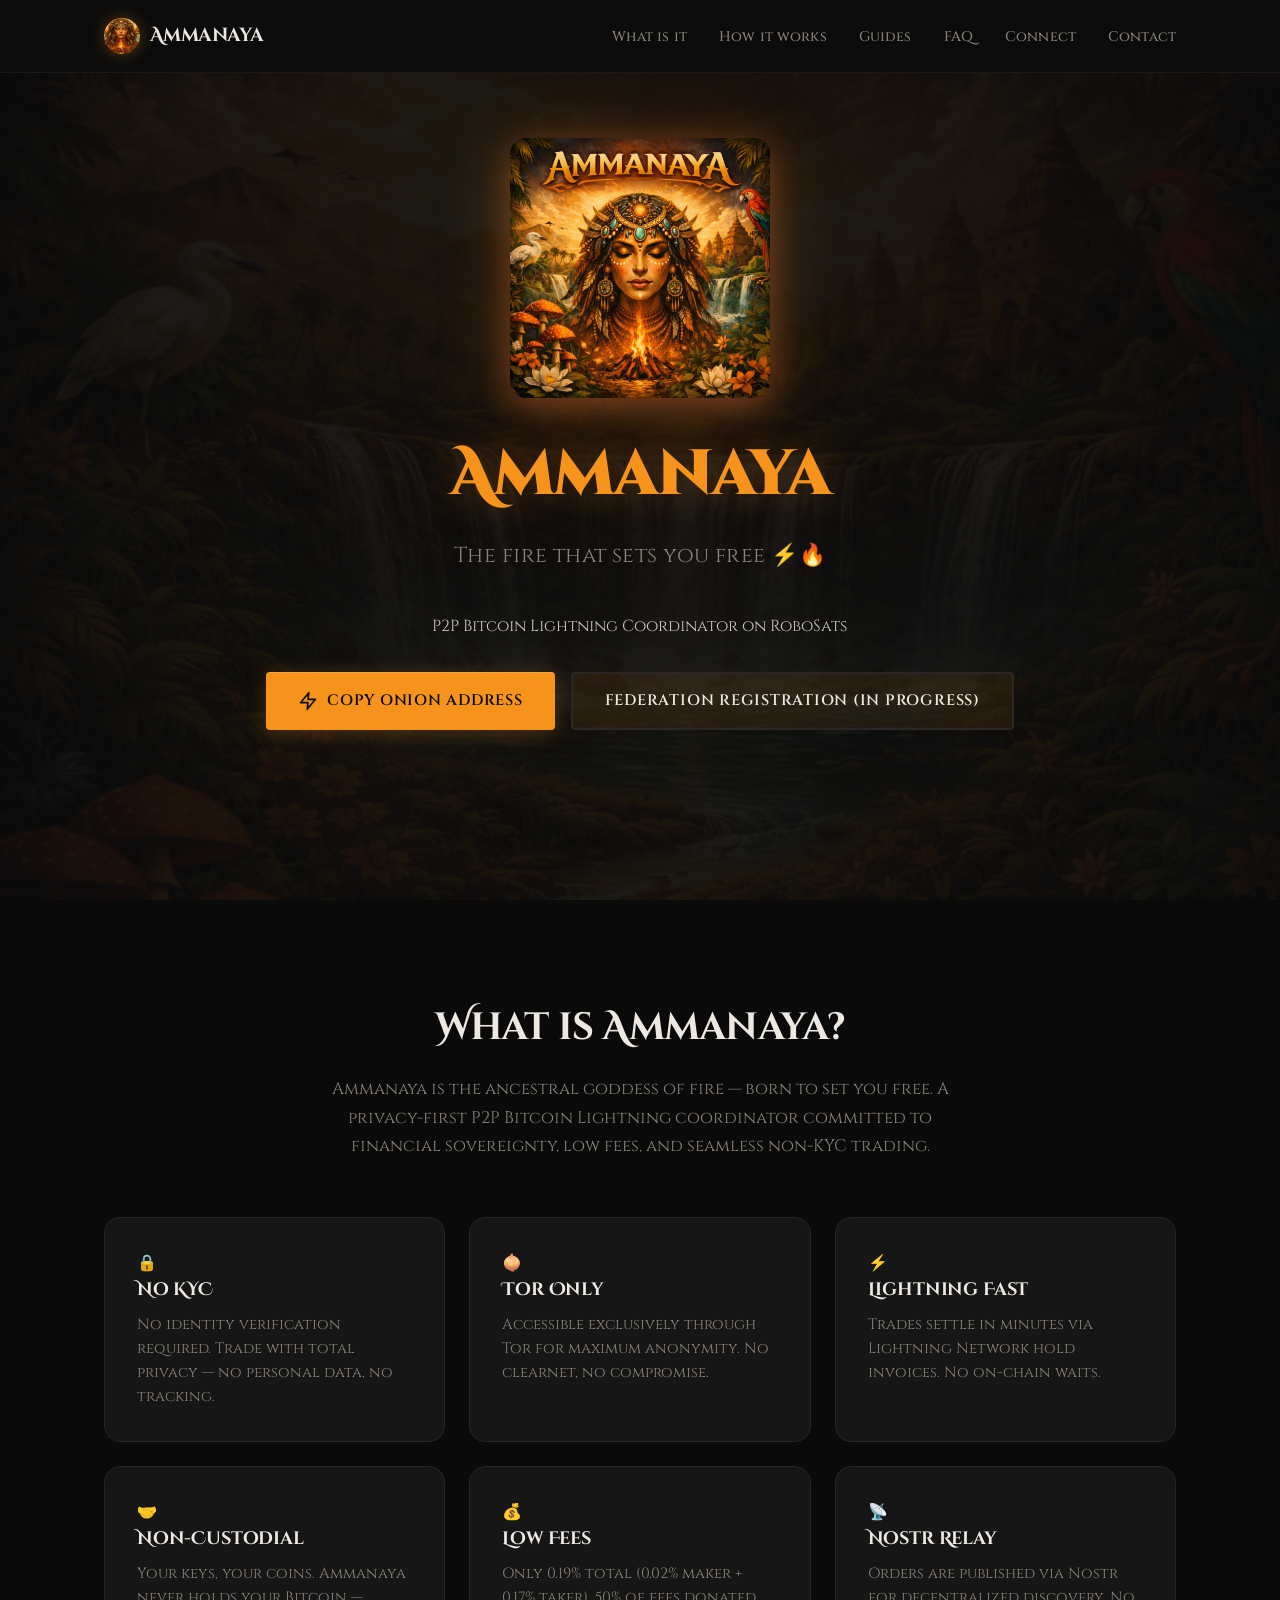
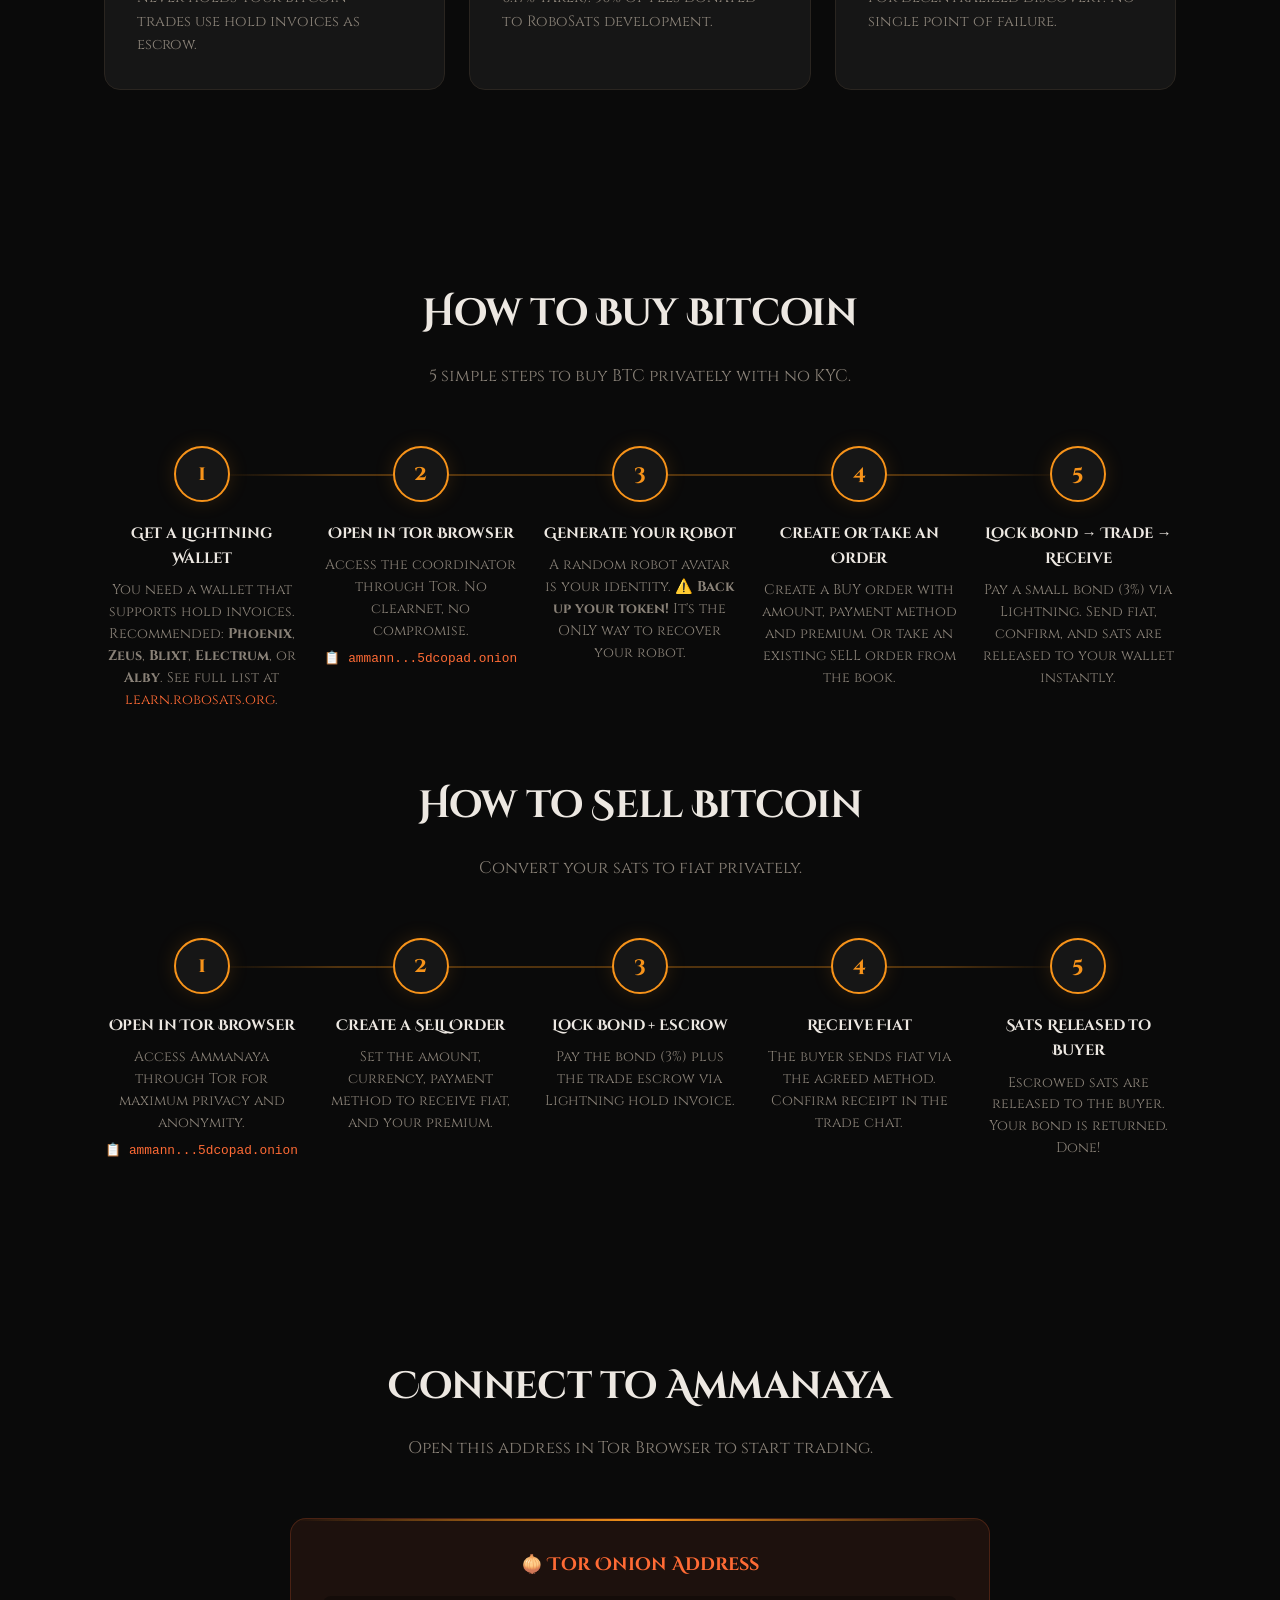
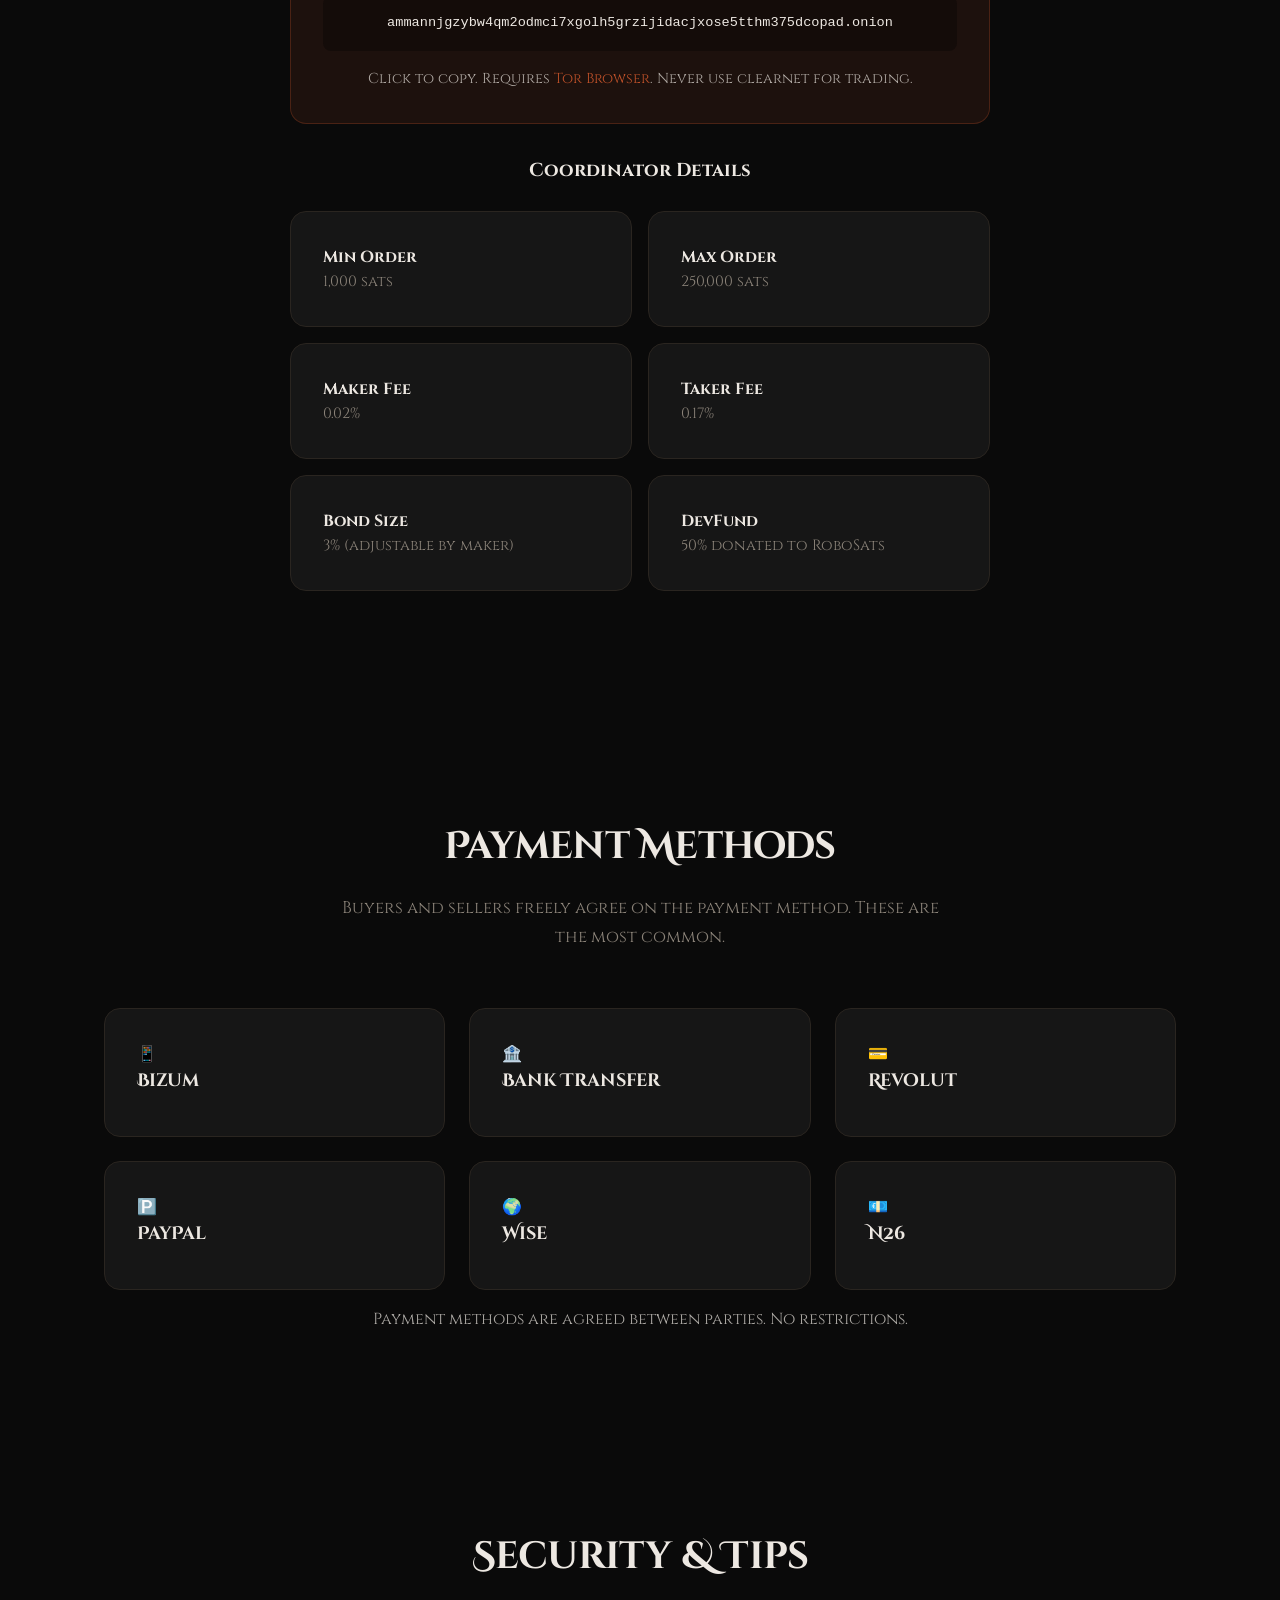
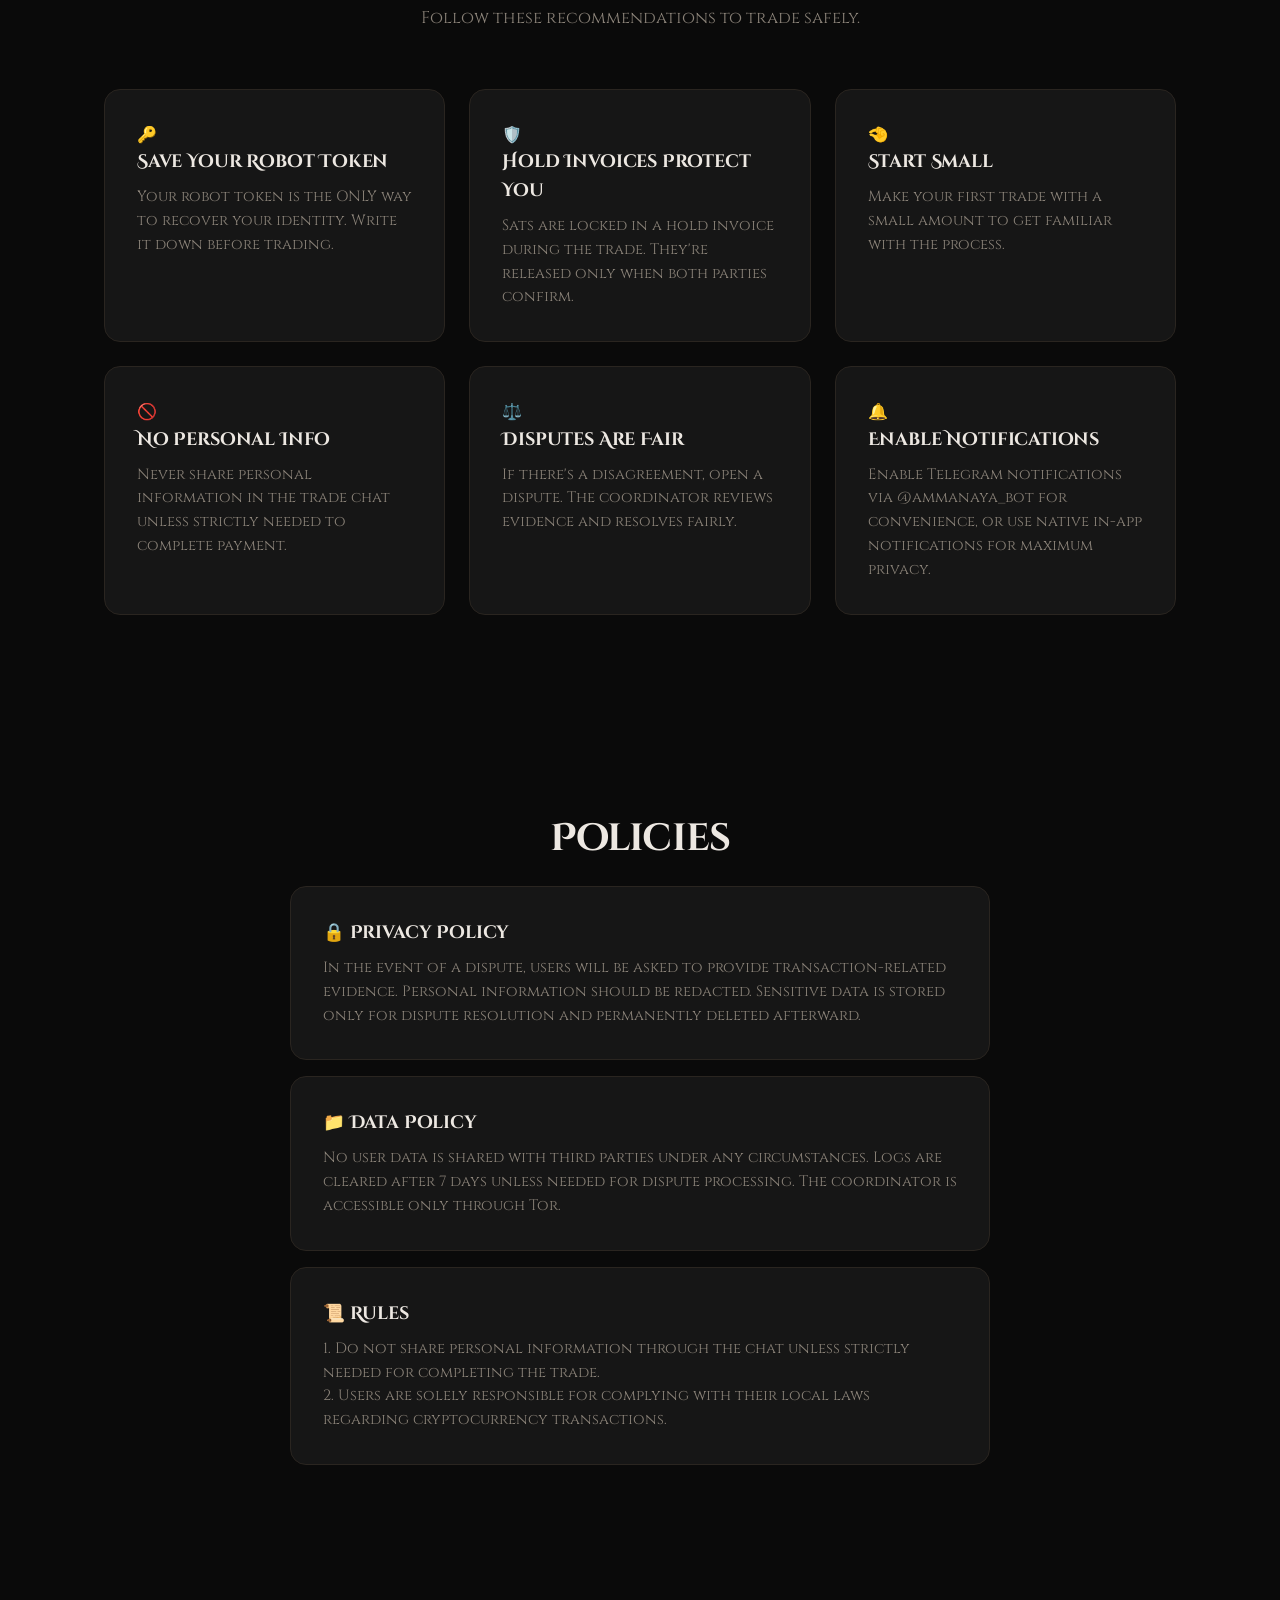
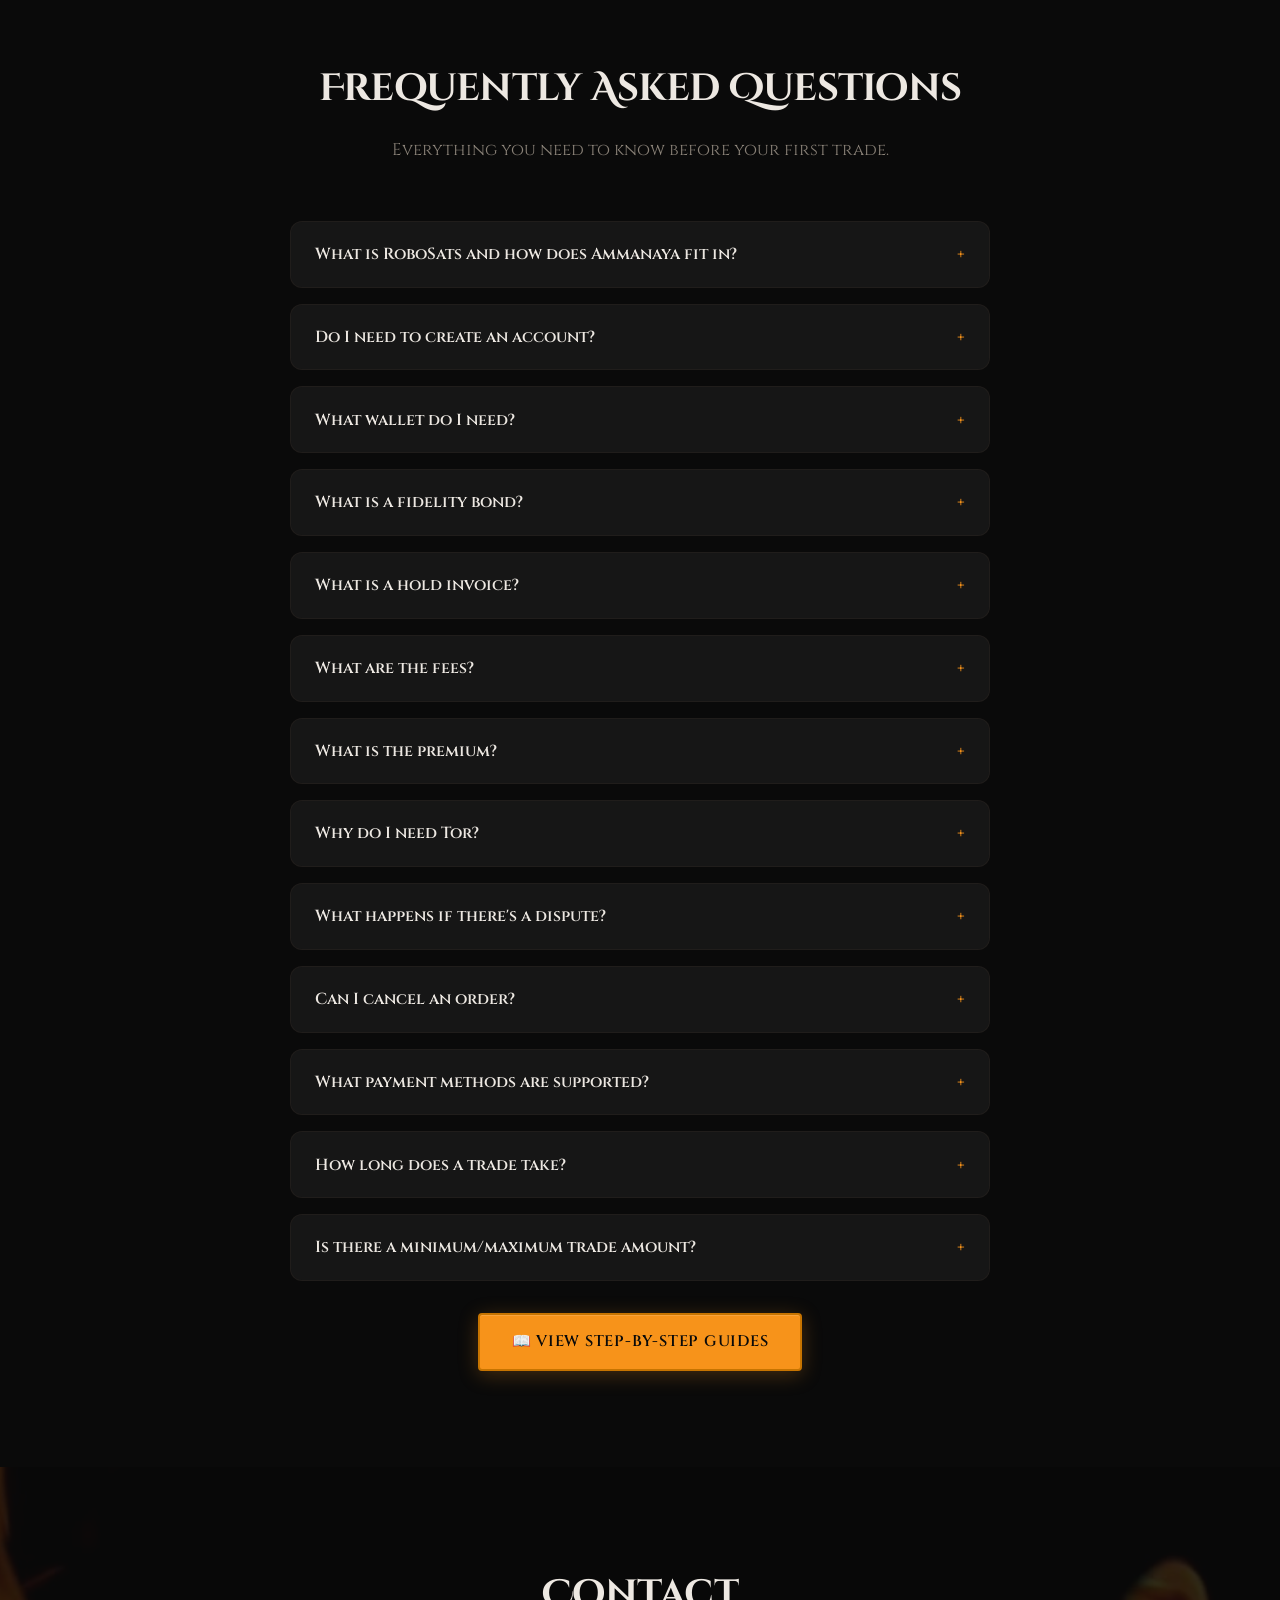
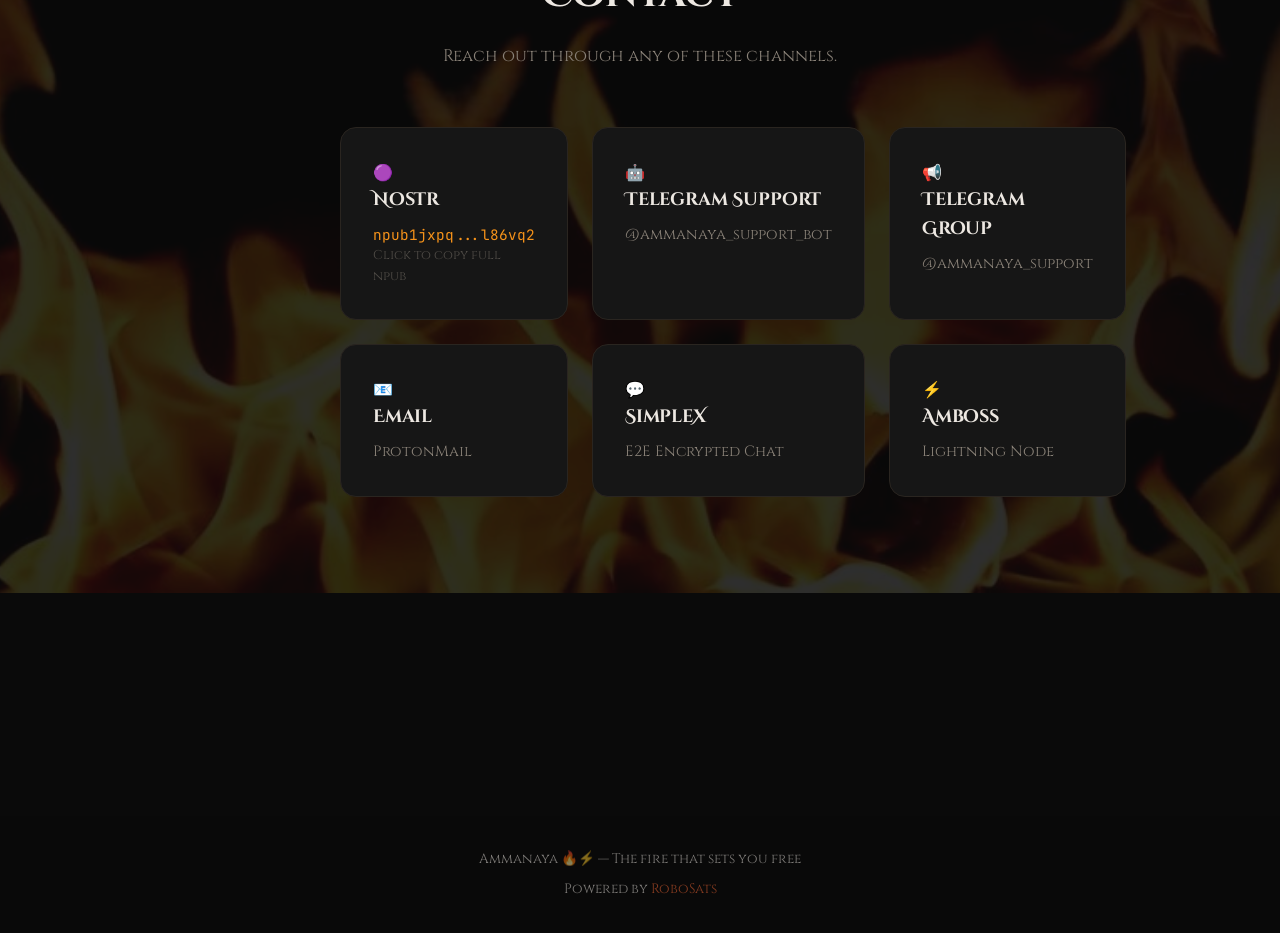
==== commit 7c30a309: "Style: Switch to Cinzel/Cinzel Decorative fonts for ancient golden aesthetic Replaces MedievalSharp/" ====
--- a/index.html
+++ b/index.html
@@ -8,7 +8,7 @@
   <link rel="icon" href="ammanaya.png" type="image/png">
   <link rel="preconnect" href="https://fonts.googleapis.com">
   <link rel="preconnect" href="https://fonts.gstatic.com" crossorigin>
-  <link href="https://fonts.googleapis.com/css2?family=DM+Sans:wght@400;500;600;700&family=JetBrains+Mono:wght@400;500&family=Syne:wght@600;700;800&family=MedievalSharp&family=Uncial+Antiqua&display=swap" rel="stylesheet">
+  <link href="https://fonts.googleapis.com/css2?family=Cinzel:wght@400;500;600;700;800;900&family=Cinzel+Decorative:wght@400;700;900&family=JetBrains+Mono:wght@400;500&display=swap" rel="stylesheet">
   <link rel="stylesheet" href="css/styles.css">
 </head>
 <body>
--- a/css/styles.css
+++ b/css/styles.css
@@ -17,8 +17,8 @@
   --container-width: 1120px;
   --radius: 16px;
   --radius-sm: 10px;
-  --font-display: 'Uncial Antiqua', 'Syne', cursive;
-  --font-body: 'MedievalSharp', 'DM Sans', cursive;
+  --font-display: 'Cinzel Decorative', 'Cinzel', serif;
+  --font-body: 'Cinzel', serif;
   --font-mono: 'JetBrains Mono', monospace;
 }
 
